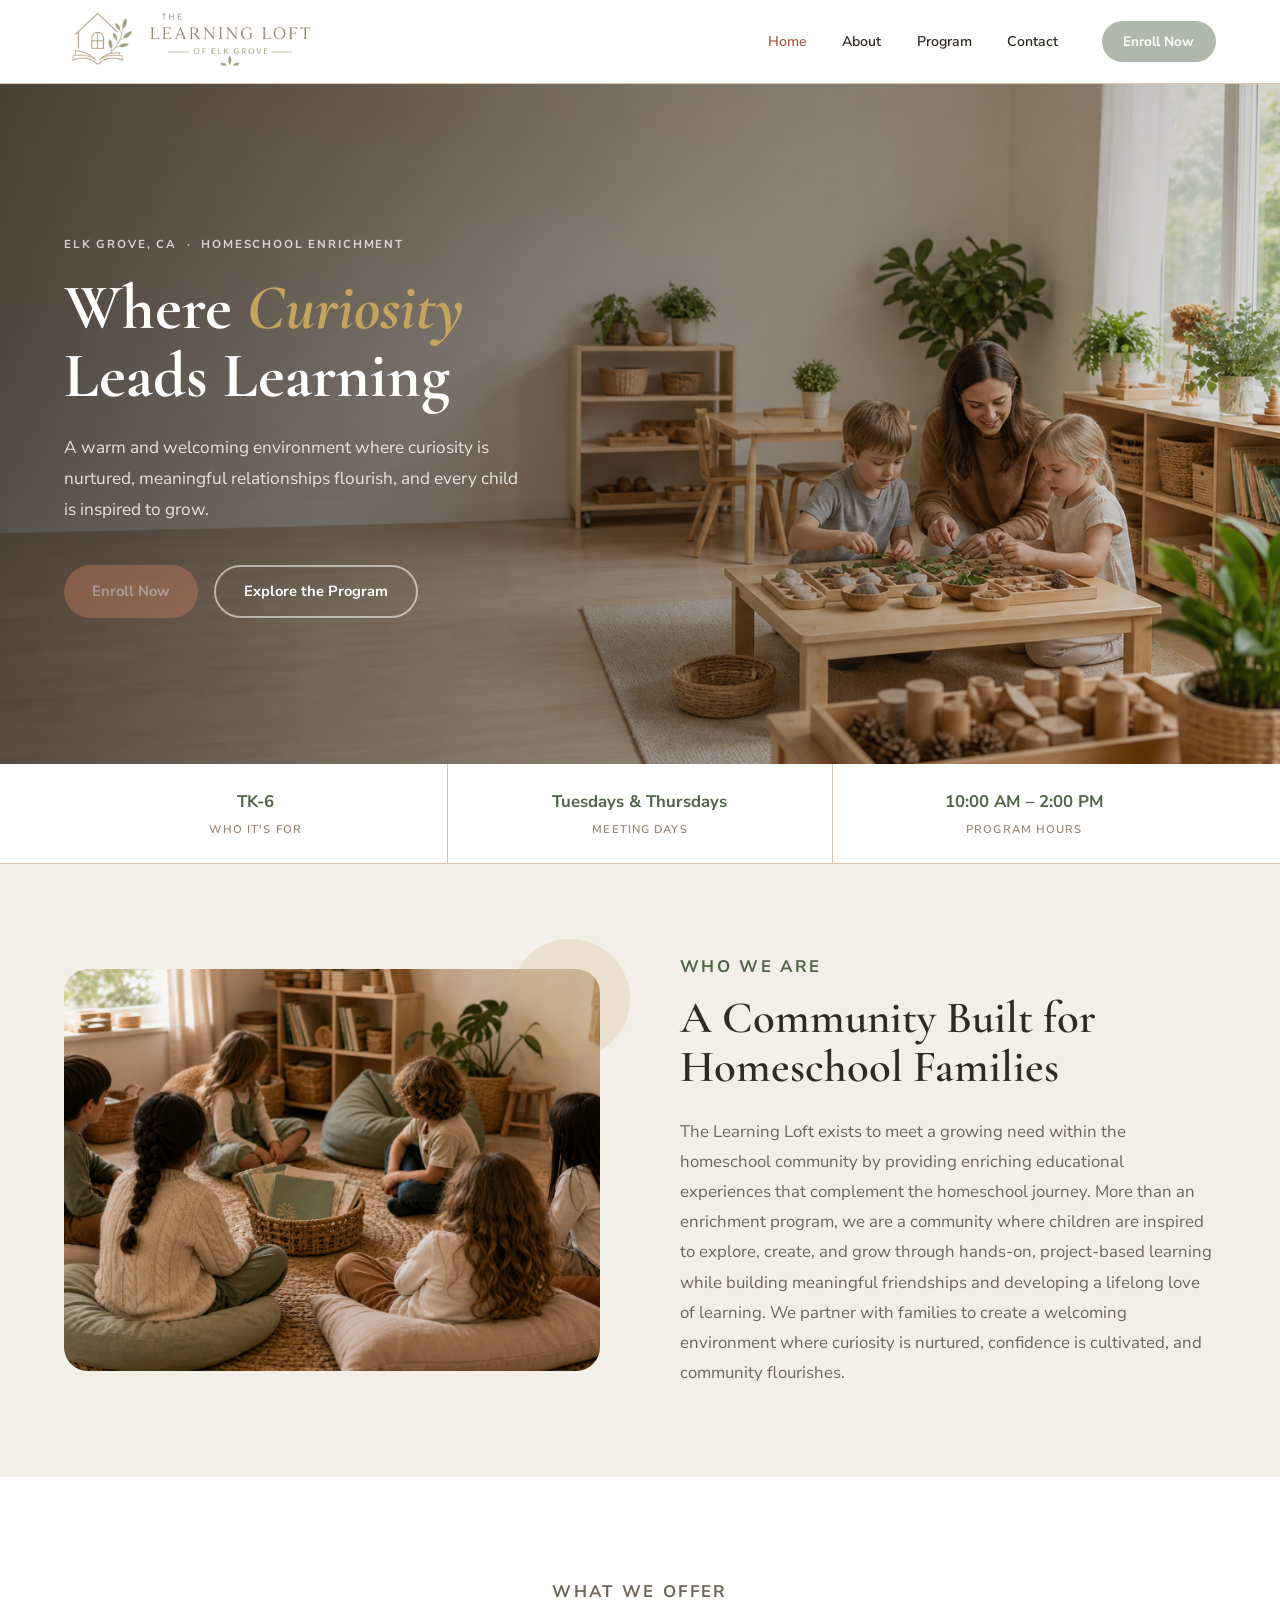
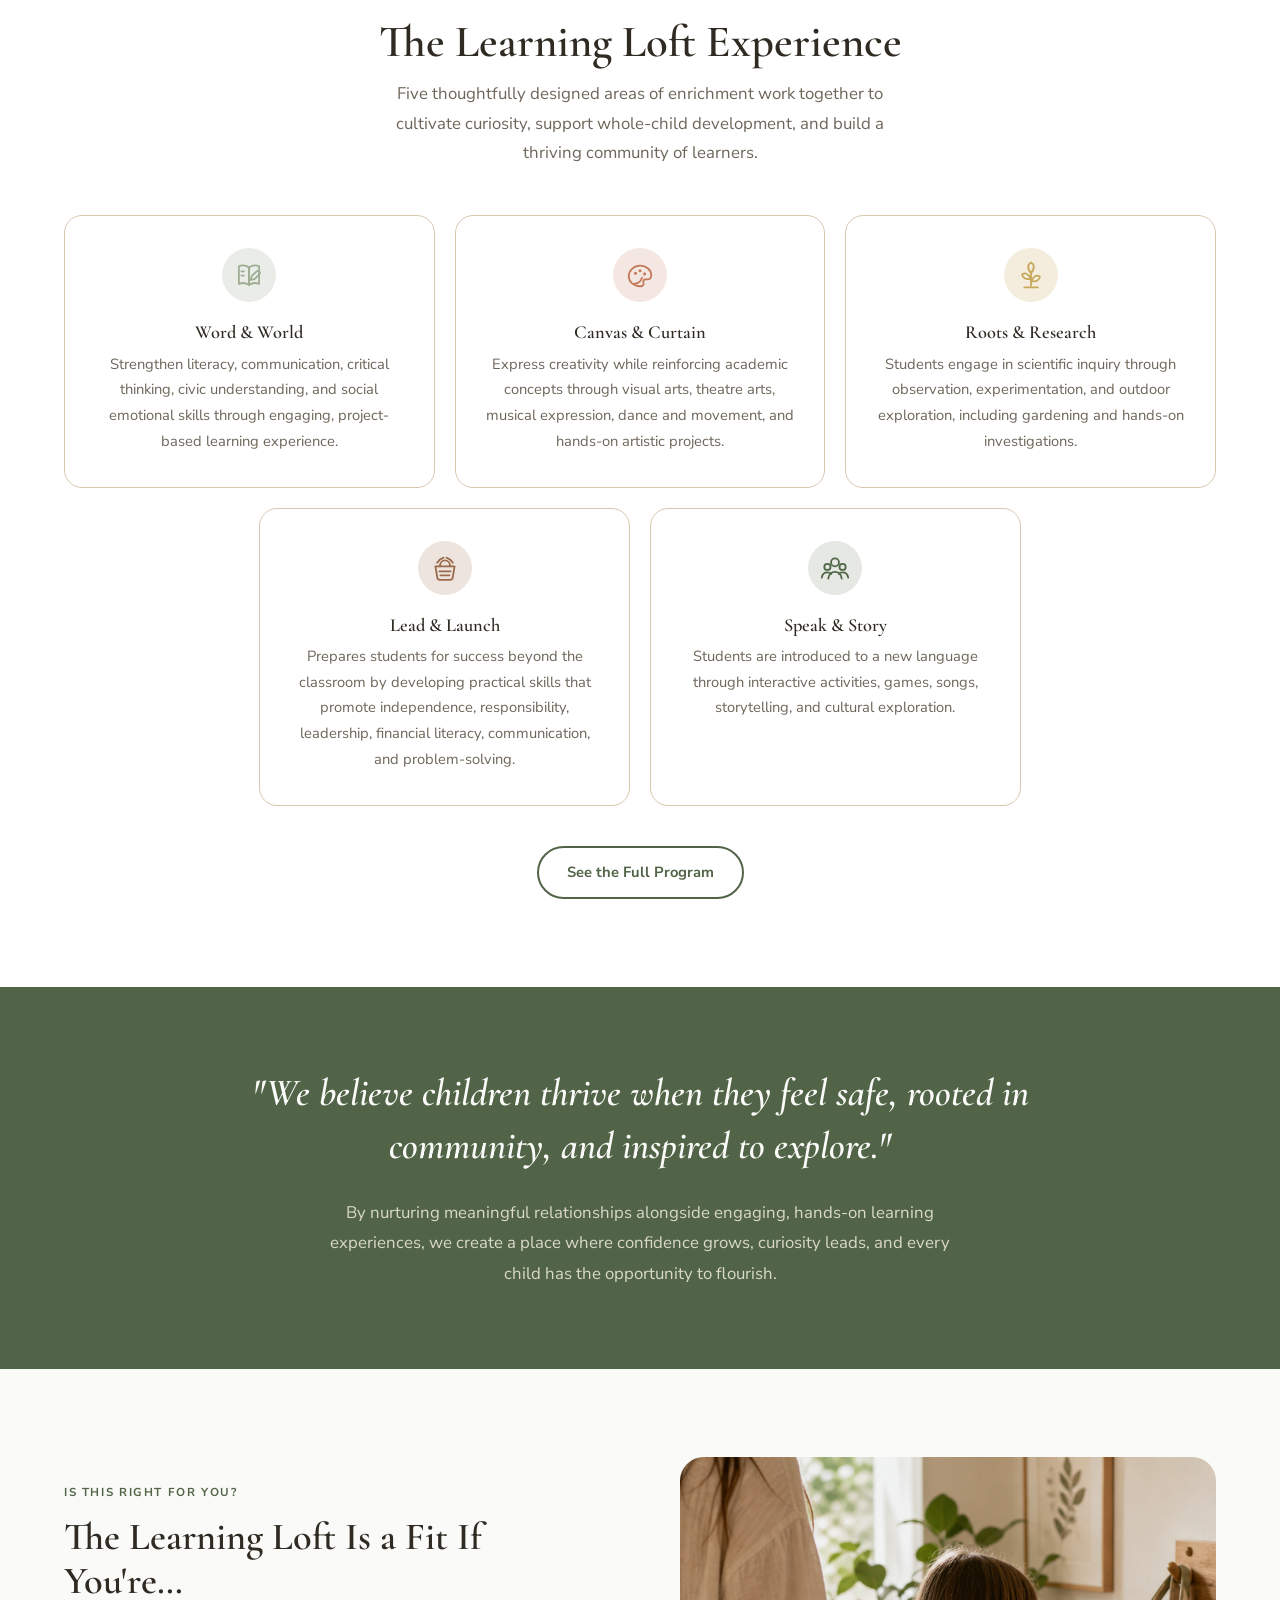
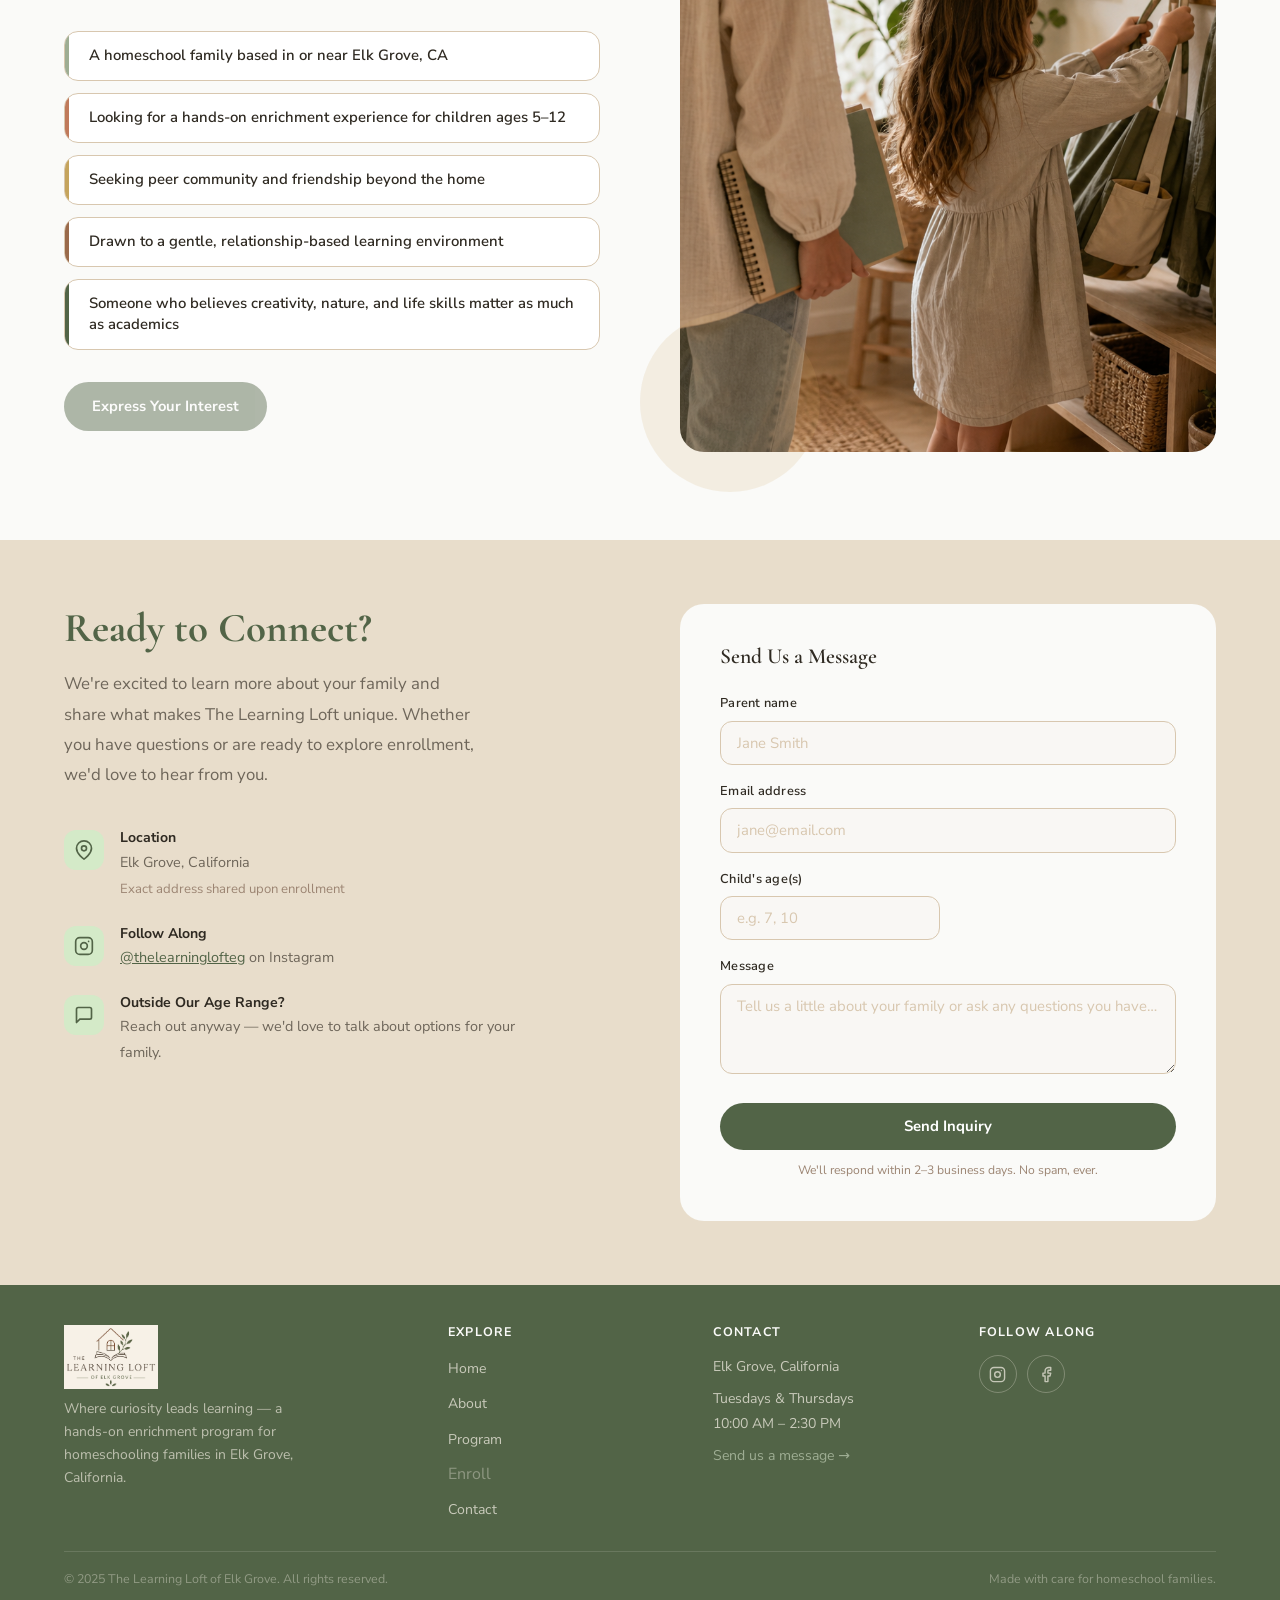
==== index.html @ e420d840 "Activate "See the Full Program" button on homepage The program page rework is done and merged, so th" ====
<!DOCTYPE html>
<html lang="en">
<head>
  <meta charset="UTF-8" />
  <meta name="viewport" content="width=device-width, initial-scale=1.0" />
  <title>The Learning Loft of Elk Grove — Homeschool Enrichment</title>
  <meta name="description" content="A warm, hands-on enrichment program for homeschooling families in Elk Grove. Tuesdays &amp; Thursdays, 10am–2pm. TK-6." />
  <link rel="stylesheet" href="css/styles.css" />
</head>
<body>

  <!-- ── Navigation ── -->
  <nav class="nav" role="navigation" aria-label="Main navigation">
    <div class="nav__inner">
      <a href="index.html" class="nav__logo" aria-label="The Learning Loft of Elk Grove — Home">
        <img src="images/horizontal-nav-logo-soft-web-transparent.png" alt="The Learning Loft of Elk Grove" class="nav__logo-img">
      </a>
      <button class="nav__hamburger" id="navHamburger" aria-label="Toggle menu" aria-expanded="false">
        <span></span><span></span><span></span>
      </button>
      <ul class="nav__links" id="navLinks" role="list">
        <li><a href="index.html"      class="nav__link">Home</a></li>
        <li><a href="about.html"      class="nav__link">About</a></li>
        <li><a href="program.html"    class="nav__link">Program</a></li>
        <li><a href="contact.html"    class="nav__link">Contact</a></li>
      </ul>
      <span class="nav__cta" aria-disabled="true" style="opacity:.45; pointer-events:none; cursor:default;">Enroll Now</span>
    </div>
  </nav>

  <!-- ── Hero ── -->
  <section class="hero-home">
    <div class="hero-home__bg" role="img" aria-label="Children learning together at The Learning Loft">
      <div class="hero-home__scrim"></div>
      <div class="hero-home__content">
        <div class="hero-home__text fade-up">
          <p class="hero-home__eyebrow">Elk Grove, CA &nbsp;·&nbsp; Homeschool Enrichment</p>
          <h1>Where <em>Curiosity</em><br>Leads Learning</h1>
          <p class="hero-home__sub">A warm and welcoming environment where curiosity is nurtured, meaningful relationships flourish, and every child is inspired to grow.</p>
          <div class="hero-home__btns">
            <span class="btn btn--terra" aria-disabled="true" style="opacity:.45; pointer-events:none; cursor:default;">Enroll Now</span>
            <a href="program.html"    class="btn btn--outline-light">Explore the Program</a>
          </div>
        </div>
      </div>
    </div>
  </section>

  <!-- ── Stats Band ── -->
  <div class="hero-stats-band">
    <div class="hero-stats">
      <div class="hero-stat fade-up">
        <span class="hero-stat__val">TK-6</span>
        <span class="hero-stat__label">Who it's for</span>
      </div>
      <div class="hero-stat fade-up" style="transition-delay:.08s">
        <span class="hero-stat__val">Tuesdays &amp; Thursdays</span>
        <span class="hero-stat__label">Meeting days</span>
      </div>
      <div class="hero-stat fade-up" style="transition-delay:.16s">
        <span class="hero-stat__val">10:00 AM – 2:00 PM</span>
        <span class="hero-stat__label">Program hours</span>
      </div>
    </div>
  </div>

  <!-- ── What Is The Learning Loft ── -->
  <section class="what-section">
    <div class="what-section__inner">

      <!-- Left: photo -->
      <div class="what-section__visual fade-up">
        <div class="deco-orb" style="width:120px;height:120px;top:-30px;right:-30px;opacity:.2;" aria-hidden="true"></div>
        <img src="images/home-what-is-learning-loft-circle-time.png" alt="Children gathered for circle time at The Learning Loft" class="what-section__photo">
      </div>

      <!-- Right: text -->
      <div class="what-section__text fade-up" style="transition-delay:.15s">
        <p class="eyebrow">Who We Are</p>
        <h2>A Community Built for Homeschool Families</h2>
        <p>The Learning Loft exists to meet a growing need within the homeschool community by providing enriching educational experiences that complement the homeschool journey. More than an enrichment program, we are a community where children are inspired to explore, create, and grow through hands-on, project-based learning while building meaningful friendships and developing a lifelong love of learning. We partner with families to create a welcoming environment where curiosity is nurtured, confidence is cultivated, and community flourishes.</p>
      </div>

    </div>
  </section>

  <!-- ── The Learning Loft Experience ── -->
  <section class="experience-section">
    <div class="container">

      <div class="experience-section__head fade-up">
        <p class="eyebrow">What We Offer</p>
        <h2>The Learning Loft Experience</h2>
        <p>Five thoughtfully designed areas of enrichment work together to cultivate curiosity, support whole-child development, and build a thriving community of learners.</p>
      </div>

      <div class="exp-grid">

        <!-- Word & World -->
        <div class="exp-card fade-up">
          <div class="exp-card__icon exp-card__icon--sage">
            <img src="images/program-icons/ll-icon-academic-foundations.svg" alt="" width="36" height="36">
          </div>
          <h3>Word &amp; World</h3>
          <p>Strengthen literacy, communication, critical thinking, civic understanding, and social emotional skills through engaging, project-based learning experience.</p>
        </div>

        <!-- Canvas & Curtain -->
        <div class="exp-card fade-up" style="transition-delay:.08s">
          <div class="exp-card__icon exp-card__icon--terra">
            <img src="images/program-icons/ll-icon-art-creativity.svg" alt="" width="36" height="36">
          </div>
          <h3>Canvas &amp; Curtain</h3>
          <p>Express creativity while reinforcing academic concepts through visual arts, theatre arts, musical expression, dance and movement, and hands-on artistic projects.</p>
        </div>

        <!-- Roots & Research -->
        <div class="exp-card fade-up" style="transition-delay:.16s">
          <div class="exp-card__icon exp-card__icon--gold">
            <img src="images/program-icons/ll-icon-gardening-nature.svg" alt="" width="36" height="36">
          </div>
          <h3>Roots &amp; Research</h3>
          <p>Students engage in scientific inquiry through observation, experimentation, and outdoor exploration, including gardening and hands-on investigations.</p>
        </div>

        <!-- Lead & Launch -->
        <div class="exp-card fade-up" style="transition-delay:.24s">
          <div class="exp-card__icon exp-card__icon--brown">
            <img src="images/program-icons/ll-icon-life-skills.svg" alt="" width="36" height="36">
          </div>
          <h3>Lead &amp; Launch</h3>
          <p>Prepares students for success beyond the classroom by developing practical skills that promote independence, responsibility, leadership, financial literacy, communication, and problem-solving.</p>
        </div>

        <!-- Speak & Story -->
        <div class="exp-card fade-up" style="transition-delay:.32s">
          <div class="exp-card__icon exp-card__icon--green">
            <img src="images/program-icons/ll-icon-community-connection.svg" alt="" width="36" height="36">
          </div>
          <h3>Speak &amp; Story</h3>
          <p>Students are introduced to a new language through interactive activities, games, songs, storytelling, and cultural exploration.</p>
        </div>

      </div>

      <div style="margin-top:2.5rem; text-align:center;">
        <a href="program.html" class="btn btn--outline fade-up" style="transition-delay:.4s">See the Full Program</a>
      </div>

    </div>
  </section>

  <!-- ── Mission Band ── -->
  <section class="mission-band">
    <div class="container fade-up">
      <p class="mission-band__quote">"We believe children thrive when they feel safe, rooted in community, and inspired to explore."</p>
      <p class="mission-band__sub">By nurturing meaningful relationships alongside engaging, hands-on learning experiences, we create a place where confidence grows, curiosity leads, and every child has the opportunity to flourish.</p>
    </div>
  </section>

  <!-- ── Who Is This For ── -->
  <section class="who-section">
    <div class="who-section__inner">

      <!-- Left: text + checklist -->
      <div class="who-section__text fade-up">
        <p class="eyebrow">Is This Right for You?</p>
        <h2>The Learning Loft Is a Fit If You're…</h2>
        <ul class="who-list">
          <li class="who-item"><span>A homeschool family based in or near Elk Grove, CA</span></li>
          <li class="who-item"><span>Looking for a hands-on enrichment experience for children ages 5–12</span></li>
          <li class="who-item"><span>Seeking peer community and friendship beyond the home</span></li>
          <li class="who-item"><span>Drawn to a gentle, relationship-based learning environment</span></li>
          <li class="who-item"><span>Someone who believes creativity, nature, and life skills matter as much as academics</span></li>
        </ul>
        <div style="margin-top:2rem;">
          <span class="btn btn--green" aria-disabled="true" style="opacity:.45; pointer-events:none; cursor:default;">Express Your Interest</span>
        </div>
      </div>

      <!-- Right: photo -->
      <div class="who-section__visual fade-up" style="transition-delay:.15s">
        <div class="deco-orb" style="width:180px;height:180px;bottom:-40px;left:-40px;opacity:.15;" aria-hidden="true"></div>
        <img src="images/home-gentle-fit-arrival.png" alt="A child arriving warmly at The Learning Loft" class="who-section__photo">
      </div>

    </div>
  </section>

  <!-- ── CTA + Contact Form ── -->
  <section class="cta-home" id="contact-form">
    <div class="cta-home__inner">

      <!-- Left: text -->
      <div class="cta-home__text fade-up">
        <h2>Ready to Connect?</h2>
        <p>We're excited to learn more about your family and share what makes The Learning Loft unique. Whether you have questions or are ready to explore enrollment, we'd love to hear from you.</p>

        <div style="margin-top:2.5rem;">
          <div class="contact-info-item">
            <div class="contact-info-item__icon">
              <svg xmlns="http://www.w3.org/2000/svg" viewBox="0 0 24 24" fill="none" stroke="currentColor" stroke-width="2" stroke-linecap="round" stroke-linejoin="round">
                <path d="M21 10c0 7-9 13-9 13s-9-6-9-13a9 9 0 0 1 18 0z"/>
                <circle cx="12" cy="10" r="3"/>
              </svg>
            </div>
            <div>
              <h4>Location</h4>
              <p>Elk Grove, California<br><span style="font-size:.82rem; color:var(--text-muted)">Exact address shared upon enrollment</span></p>
            </div>
          </div>

          <div class="contact-info-item">
            <div class="contact-info-item__icon">
              <svg xmlns="http://www.w3.org/2000/svg" viewBox="0 0 24 24" fill="none" stroke="currentColor" stroke-width="2" stroke-linecap="round" stroke-linejoin="round">
                <rect x="2" y="2" width="20" height="20" rx="5" ry="5"/>
                <circle cx="12" cy="12" r="4"/>
                <circle cx="17.5" cy="6.5" r="1" fill="currentColor" stroke="none"/>
              </svg>
            </div>
            <div>
              <h4>Follow Along</h4>
              <p><a href="https://www.instagram.com/thelearninglofteg" target="_blank" rel="noopener" style="color:var(--green); text-decoration:underline;">@thelearninglofteg</a> on Instagram</p>
            </div>
          </div>

          <div class="contact-info-item">
            <div class="contact-info-item__icon">
              <svg xmlns="http://www.w3.org/2000/svg" viewBox="0 0 24 24" fill="none" stroke="currentColor" stroke-width="2" stroke-linecap="round" stroke-linejoin="round">
                <path d="M21 15a2 2 0 0 1-2 2H7l-4 4V5a2 2 0 0 1 2-2h14a2 2 0 0 1 2 2z"/>
              </svg>
            </div>
            <div>
              <h4>Outside Our Age Range?</h4>
              <p>Reach out anyway — we'd love to talk about options for your family.</p>
            </div>
          </div>
        </div>
      </div>

      <!-- Right: form card -->
      <div class="cta-home__form-wrap fade-up" style="transition-delay:.15s">
        <h3>Send Us a Message</h3>
        <form id="ctaForm" novalidate>
          <div class="cta-fg">
            <label for="ctaName">Parent name</label>
            <input type="text" id="ctaName" name="name" placeholder="Jane Smith" required autocomplete="name" />
          </div>
          <div class="cta-fg">
            <label for="ctaEmail">Email address</label>
            <input type="email" id="ctaEmail" name="email" placeholder="jane@email.com" required autocomplete="email" />
          </div>
          <div class="cta-fg-row">
            <div class="cta-fg">
              <label for="ctaAge">Child's age(s)</label>
              <input type="text" id="ctaAge" name="childAge" placeholder="e.g. 7, 10" />
            </div>
          </div>
          <div class="cta-fg">
            <label for="ctaMessage">Message</label>
            <textarea id="ctaMessage" name="message" placeholder="Tell us a little about your family or ask any questions you have…"></textarea>
          </div>
          <button type="submit" class="cta-submit">Send Inquiry</button>
          <p class="cta-note">We'll respond within 2–3 business days. No spam, ever.</p>
        </form>
        <div class="success-msg" id="ctaSuccessMsg" role="alert">
          <h4>Message received — thank you!</h4>
          <p>We're so glad you reached out. Someone from The Learning Loft will be in touch very soon.</p>
        </div>
      </div>

    </div>
  </section>

  <!-- ── Footer ── -->
  <footer class="footer">
    <div class="container">
      <div class="footer__grid">

        <!-- Brand -->
        <div>
          <div class="footer__logo">
            <img src="images/primary-logo-warm-web-ivory-bg.png" alt="The Learning Loft of Elk Grove" class="footer__logo-img">
          </div>
          <p class="footer__tagline">Where curiosity leads learning — a hands-on enrichment program for homeschooling families in Elk Grove, California.</p>
        </div>

        <!-- Nav links -->
        <div>
          <h4>Explore</h4>
          <ul class="footer__links">
            <li><a href="index.html">Home</a></li>
            <li><a href="about.html">About</a></li>
            <li><a href="program.html">Program</a></li>
            <li><span aria-disabled="true" style="opacity:.45; pointer-events:none; cursor:default;">Enroll</span></li>
            <li><a href="contact.html">Contact</a></li>
          </ul>
        </div>

        <!-- Contact info -->
        <div class="footer__contact">
          <h4>Contact</h4>
          <p>Elk Grove, California</p>
          <p>Tuesdays &amp; Thursdays<br>10:00 AM – 2:30 PM</p>
          <p style="margin-top:.5rem;"><a href="contact.html">Send us a message &rarr;</a></p>
        </div>

        <!-- Social -->
        <div>
          <h4>Follow Along</h4>
          <div class="footer__social">
            <a href="https://www.instagram.com/thelearninglofteg" target="_blank" rel="noopener" class="footer__social-icon" aria-label="Instagram">
              <svg xmlns="http://www.w3.org/2000/svg" viewBox="0 0 24 24" fill="none" stroke="currentColor" stroke-width="2" stroke-linecap="round" stroke-linejoin="round">
                <rect x="2" y="2" width="20" height="20" rx="5" ry="5"/>
                <circle cx="12" cy="12" r="4"/>
                <circle cx="17.5" cy="6.5" r="1" fill="currentColor" stroke="none"/>
              </svg>
            </a>
            <a href="#" class="footer__social-icon" aria-label="Facebook">
              <svg xmlns="http://www.w3.org/2000/svg" viewBox="0 0 24 24" fill="none" stroke="currentColor" stroke-width="2" stroke-linecap="round" stroke-linejoin="round">
                <path d="M18 2h-3a5 5 0 0 0-5 5v3H7v4h3v8h4v-8h3l1-4h-4V7a1 1 0 0 1 1-1h3z"/>
              </svg>
            </a>
          </div>
        </div>

      </div>
      <hr class="footer__rule">
      <div class="footer__bottom">
        <span>&copy; 2025 The Learning Loft of Elk Grove. All rights reserved.</span>
        <span>Made with care for homeschool families.</span>
      </div>
    </div>
  </footer>

  <script src="js/main.js"></script>
  <script>
    // Home CTA form handler
    const ctaForm = document.getElementById('ctaForm');
    const ctaSuccess = document.getElementById('ctaSuccessMsg');
    if (ctaForm) {
      ctaForm.addEventListener('submit', async (e) => {
        e.preventDefault();
        const required = ctaForm.querySelectorAll('[required]');
        let valid = true;
        required.forEach(f => {
          f.style.borderColor = '';
          if (!f.value.trim()) { f.style.borderColor = '#c0392b'; valid = false; }
        });
        if (!valid) return;

        const btn = ctaForm.querySelector('.cta-submit');
        btn.textContent = 'Sending…';
        btn.disabled = true;

        try {
          const res = await fetch('https://otmuflfpogtpkzqrclmm.supabase.co/functions/v1/submit-inquiry', {
            method: 'POST',
            headers: {
              'Content-Type': 'application/json',
              'Authorization': 'Bearer eyJhbGciOiJIUzI1NiIsInR5cCI6IkpXVCJ9.eyJpc3MiOiJzdXBhYmFzZSIsInJlZiI6Im90bXVmbGZwb2d0cGt6cXJjbG1tIiwicm9sZSI6ImFub24iLCJpYXQiOjE3ODM2MzA1NTQsImV4cCI6MjA5OTIwNjU1NH0._FBPP-VskInqSNHaUQLOZmwWWcFf1ERHwMCB5_KcJ0Y',
            },
            body: JSON.stringify({
              name:     ctaForm.name.value.trim(),
              email:    ctaForm.email.value.trim(),
              childAge: ctaForm.childAge.value.trim(),
              message:  ctaForm.message.value.trim(),
            }),
          });

          if (!res.ok) {
            const body = await res.text();
            console.error('HTTP', res.status, body);
            throw new Error('Server error');
          }

          ctaForm.style.display = 'none';
          if (ctaSuccess) ctaSuccess.classList.add('visible');

        } catch (err) {
          console.error('Submit error:', err);
          btn.textContent = 'Send Inquiry';
          btn.disabled = false;
          alert('Something went wrong — please try again or email us directly at info@thelearninglofteg.com');
        }
      });
    }
  </script>
</body>
</html>
---- css/styles.css ----
/* =============================================
   THE LEARNING LOFT OF ELK GROVE — Stylesheet
   ============================================= */

@import url('https://fonts.googleapis.com/css2?family=Cormorant+Garamond:ital,wght@0,400;0,600;0,700;1,400;1,600;1,700&family=Nunito+Sans:ital,opsz,wght@0,6..12,400;0,6..12,600;0,6..12,700;1,6..12,400&display=swap');

/* ── Variables ── */
:root {
  --parchment:      #FAFAF8;
  --parchment-mid:  #F2EFE9;
  --parchment-card: #EDE9E2;
  --white-warm:     #FFFFFF;
  --white-warm-2:   #F9F7F4;
  --border:         #D8C7AF;
  --gold:           #C5A45D;
  --green:          #526447;
  --green-sage:     #9EAD93;
  --terracotta:     #C07A5B;
  --terracotta-light:#E8DDCB;
  --terracotta-dark:#A95F45;
  --brown:          #9A6A4B;
  --text:           #2F2A22;
  --text-body:      #6E665A;

  /* Legacy aliases kept for inner-page components */
  --cream:        #FAFAF8;
  --cream-dark:   #F2EFE9;
  --white:        #FFFFFF;
  --tan:          #C07A5B;
  --tan-light:    #EDE9E2;
  --tan-dark:     #A95F45;
  --green-light:  #9EAD93;
  --green-pale:   #D4EAC8;
  --green-dark:   #3A5426;
  --brown-dark:   #5C4033;
  --text-light:   #6E665A;
  --text-muted:   #9C8573;

  --shadow-sm: 0 2px 8px rgba(47,42,34,.07);
  --shadow-md: 0 4px 20px rgba(47,42,34,.10);
  --shadow-lg: 0 8px 36px rgba(47,42,34,.13);

  --r-sm: 12px;
  --r-md: 18px;
  --r-lg: 24px;

  --font-head: 'Cormorant Garamond', Georgia, serif;
  --font-body: 'Nunito Sans', system-ui, sans-serif;

  --max: 1200px;
  --nav-h: 84px;
}

/* ── Reset ── */
*, *::before, *::after { box-sizing: border-box; margin: 0; padding: 0; }
html { scroll-behavior: smooth; -webkit-text-size-adjust: 100%; }
body {
  font-family: var(--font-body);
  font-size: 1rem;
  line-height: 1.7;
  color: var(--text);
  background: var(--parchment);
}
img { max-width: 100%; display: block; }
a { color: inherit; text-decoration: none; }
ul { list-style: none; }
button { cursor: pointer; border: none; background: none; font-family: inherit; }

/* ── Typography ── */
h1, h2, h3, h4 { font-family: var(--font-head); line-height: 1.15; color: var(--text); }
h1 { font-size: clamp(2.2rem, 5vw, 3.6rem); font-weight: 700; }
h2 { font-size: clamp(1.8rem, 3.5vw, 2.8rem); font-weight: 600; }
h3 { font-size: clamp(1.2rem, 2.5vw, 1.55rem); font-weight: 600; }
h4 { font-size: 1.1rem; font-weight: 600; }
p  { color: var(--text-body); line-height: 1.75; }
em { font-style: italic; }

/* ── Layout Helpers ── */
.container { width: 90%; max-width: var(--max); margin-inline: auto; }
.section       { padding: 5rem 0; }
.section--alt  { background: var(--parchment-mid); }
.section--warm { background: var(--white-warm); }
.section--dark { background: var(--green); color: var(--white-warm); }
.section--tan  { background: var(--parchment-card); }

.text-center { text-align: center; }
.grid-2 { display: grid; grid-template-columns: 1fr 1fr; gap: 3rem; align-items: center; }
.grid-3 { display: grid; grid-template-columns: repeat(3,1fr); gap: 2rem; }
.grid-4 { display: grid; grid-template-columns: repeat(4,1fr); gap: 1.5rem; }

.eyebrow {
  display: inline-block;
  font-family: var(--font-body);
  font-weight: 700;
  font-size: .72rem;
  letter-spacing: .14em;
  text-transform: uppercase;
  color: var(--green);
  margin-bottom: .75rem;
}
.eyebrow--tan   { color: var(--terracotta-dark); }
.eyebrow--terra { color: var(--terracotta); }
.eyebrow--light { color: var(--green-sage); }

.section-intro { max-width: 640px; margin-inline: auto; margin-bottom: 3rem; }

/* ── Wave Divider ── */
.wave { display: block; width: 100%; overflow: hidden; line-height: 0; }
.wave svg { display: block; width: 100%; }

/* ── Buttons ── */
.btn {
  display: inline-flex;
  align-items: center;
  gap: .5rem;
  padding: .75rem 1.75rem;
  border-radius: 50px;
  font-family: var(--font-body);
  font-weight: 700;
  font-size: .92rem;
  transition: transform .2s, box-shadow .2s, background .2s, opacity .2s;
}
.btn:hover { transform: translateY(-2px); box-shadow: var(--shadow-md); }
.btn--green  { background: var(--green); color: var(--white-warm); }
.btn--green:hover { background: #3f4f37; }
.btn--terra  { background: var(--terracotta); color: var(--white-warm); }
.btn--terra:hover { background: var(--terracotta-dark); }
.btn--tan    { background: var(--tan); color: var(--white-warm); }
.btn--tan:hover { opacity: .88; }
.btn--outline {
  background: transparent;
  color: var(--green);
  border: 2px solid var(--green);
}
.btn--outline:hover { background: var(--green); color: var(--white-warm); }
.btn--outline-light {
  background: transparent;
  color: var(--white-warm);
  border: 2px solid rgba(255,255,255,.55);
}
.btn--outline-light:hover { background: rgba(255,255,255,.12); }
.btn--disabled {
  background: var(--parchment-card);
  color: var(--text-muted);
  border: 1px solid var(--border);
  cursor: default;
  pointer-events: none;
}
.btn--disabled:hover { transform: none; box-shadow: none; }
.btn-group { display: flex; flex-wrap: wrap; gap: 1rem; }

/* ── Navigation ── */
.nav {
  position: sticky;
  top: 0;
  z-index: 100;
  background: var(--white-warm);
  border-bottom: 1px solid var(--border);
  height: var(--nav-h);
}
.nav__inner {
  display: flex;
  align-items: center;
  height: 100%;
  width: 90%;
  max-width: var(--max);
  margin-inline: auto;
  gap: 1rem;
}
.nav__logo { display: flex; align-items: center; flex-shrink: 0; }
.nav__logo-img { height: 74px; width: auto; display: block; }
.nav__links {
  display: flex;
  align-items: center;
  gap: .2rem;
  margin-left: auto;
}
.nav__link {
  padding: .45rem 1rem;
  border-radius: 50px;
  font-weight: 600;
  font-size: .88rem;
  color: var(--text);
  transition: color .2s;
  white-space: nowrap;
}
.nav__link:hover { color: var(--green); }
.nav__link.active { color: var(--terracotta-dark); }
.nav__cta {
  display: inline-flex;
  align-items: center;
  padding: .55rem 1.35rem;
  border-radius: 50px;
  background: var(--green);
  color: var(--white-warm);
  font-family: var(--font-body);
  font-weight: 700;
  font-size: .85rem;
  white-space: nowrap;
  transition: background .2s, transform .2s;
  margin-left: .75rem;
  flex-shrink: 0;
}
.nav__cta:hover { background: #3f4f37; transform: translateY(-1px); }
.nav__hamburger {
  display: none;
  flex-direction: column;
  gap: 5px;
  padding: .5rem;
  margin-left: auto;
}
.nav__hamburger span {
  display: block;
  width: 24px;
  height: 2px;
  background: var(--text);
  border-radius: 2px;
  transition: transform .3s, opacity .3s;
}
.nav__hamburger.open span:nth-child(1) { transform: translateY(7px) rotate(45deg); }
.nav__hamburger.open span:nth-child(2) { opacity: 0; }
.nav__hamburger.open span:nth-child(3) { transform: translateY(-7px) rotate(-45deg); }

/* ── Photo Placeholder ── */
.photo-ph {
  position: relative;
  background: var(--parchment-card);
  border: 1px solid var(--border);
  border-radius: var(--r-lg);
  overflow: hidden;
  display: flex;
  align-items: center;
  justify-content: center;
}
.photo-ph::before {
  content: '';
  position: absolute;
  inset: 0;
  background-image:
    repeating-linear-gradient(0deg, transparent, transparent 39px, rgba(197,164,93,.11) 39px, rgba(197,164,93,.11) 40px),
    repeating-linear-gradient(90deg, transparent, transparent 39px, rgba(197,164,93,.11) 39px, rgba(197,164,93,.11) 40px);
}
.photo-ph__label {
  position: relative;
  z-index: 1;
  font-family: var(--font-body);
  font-size: .68rem;
  font-weight: 700;
  letter-spacing: .14em;
  text-transform: uppercase;
  color: var(--border);
  background: var(--parchment-card);
  padding: .35rem .9rem;
  border-radius: 50px;
  border: 1px solid var(--border);
}

/* ── Decorative Orb (CSS-only gold accent) ── */
.deco-orb {
  position: absolute;
  border-radius: 50%;
  background: var(--gold);
  pointer-events: none;
  z-index: 0;
}

/* ═══════════════════════════════════════
   HOME PAGE SECTIONS
   ═══════════════════════════════════════ */

/* ── Hero (full-bleed) ── */
.hero-home {
  position: relative;
  overflow: hidden;
}
.hero-home__bg {
  position: relative;
  min-height: 680px;
  display: flex;
  align-items: center;
  background: url('../images/home-hero-learning-table-right.png') center/cover no-repeat;
}
.hero-home__bg.photo-ph {
  border-radius: 0;
}
.hero-home__scrim {
  position: absolute;
  inset: 0;
  background: linear-gradient(
    105deg,
    rgba(30,24,18,.68) 0%,
    rgba(30,24,18,.38) 55%,
    rgba(30,24,18,.08) 100%
  );
  z-index: 1;
}
.hero-home__content {
  position: relative;
  z-index: 2;
  width: 90%;
  max-width: var(--max);
  margin-inline: auto;
  padding: 6rem 0;
}
.hero-home__text { max-width: 580px; }
.hero-home__eyebrow {
  display: inline-block;
  font-family: var(--font-body);
  font-weight: 700;
  font-size: .72rem;
  letter-spacing: .16em;
  text-transform: uppercase;
  color: rgba(255,255,255,.75);
  margin-bottom: 1.25rem;
}
.hero-home h1 {
  font-size: clamp(2.6rem, 5vw, 4.2rem);
  font-weight: 700;
  line-height: 1.06;
  color: #FFFFFF;
  margin-bottom: 1.4rem;
}
.hero-home h1 em { font-style: italic; color: var(--gold); }
.hero-home__sub {
  font-size: 1.08rem;
  line-height: 1.8;
  color: rgba(255,255,255,.82);
  max-width: 460px;
  margin-bottom: 2.5rem;
}
.hero-home__btns { display: flex; flex-wrap: wrap; gap: 1rem; }

/* ── Hero Stats Band ── */
.hero-stats-band {
  background: var(--white-warm);
  border-bottom: 1px solid var(--border);
}
.hero-stats {
  width: 90%;
  max-width: var(--max);
  margin-inline: auto;
  display: flex;
  align-items: stretch;
}
.hero-stat {
  display: flex;
  flex-direction: column;
  align-items: center;
  justify-content: center;
  flex: 1;
  padding: 1.5rem 2rem;
  border-right: 1px solid var(--border);
  text-align: center;
  gap: .2rem;
}
.hero-stat:last-child { border-right: none; }
.hero-stat__val {
  font-family: var(--font-body);
  font-weight: 700;
  font-size: 1.05rem;
  color: var(--green);
  white-space: nowrap;
}
.hero-stat__label {
  font-size: .7rem;
  font-weight: 600;
  letter-spacing: .1em;
  text-transform: uppercase;
  color: var(--text-muted);
}

/* ── What Section ── */
.what-section {
  background: var(--parchment-mid);
  padding: 5.5rem 0;
  overflow: hidden;
}
.what-section__inner {
  width: 90%;
  max-width: var(--max);
  margin-inline: auto;
  display: grid;
  grid-template-columns: 1fr 1fr;
  gap: 5rem;
  align-items: center;
}
.what-section__visual { position: relative; }
.what-section__photo { width: 100%; aspect-ratio: 4/3; border-radius: var(--r-lg); object-fit: cover; display: block; }
.what-section__text h2 {
  font-size: clamp(2rem, 3.5vw, 3rem);
  line-height: 1.1;
  margin-bottom: 1.5rem;
}
.what-section__text p { font-size: 1.05rem; line-height: 1.8; }
.what-section__text p + p { margin-top: 1rem; }

/* ── Experience Section ── */
.experience-section {
  background: var(--white-warm);
  padding: 5.5rem 0;
}
.experience-section__head { margin-bottom: 3rem; text-align: center; }
.experience-section__head h2 {
  font-size: clamp(2rem, 3.5vw, 3rem);
  line-height: 1.1;
}
.experience-section__head p {
  font-size: 1.05rem;
  color: var(--text-body);
  margin-top: .75rem;
  max-width: 540px;
  margin-inline: auto;
}
.exp-grid {
  display: flex;
  flex-wrap: wrap;
  justify-content: center;
  gap: 1.25rem;
}
.exp-card {
  flex: 0 1 calc(33.333% - 0.84rem);
  min-width: 220px;
  background: var(--white-warm);
  border: 1px solid var(--border);
  border-radius: var(--r-md);
  padding: 2rem 1.75rem;
  text-align: center;
  transition: box-shadow .25s, transform .25s;
}
.exp-card:hover { box-shadow: var(--shadow-md); transform: translateY(-3px); }
.exp-card__icon {
  width: 54px;
  height: 54px;
  border-radius: 50%;
  margin: 0 auto 1.25rem;
  display: flex;
  align-items: center;
  justify-content: center;
  flex-shrink: 0;
}
.exp-card__icon svg,
.exp-card__icon img { width: 36px; height: 36px; }
.exp-card h3 { font-size: 1.15rem; margin-bottom: .5rem; }
.exp-card p  { font-size: .92rem; }

/* icon color variants */
.exp-card__icon--sage   { background: rgba(158,173,147,.22); }
.exp-card__icon--sage   svg { color: var(--green); }
.exp-card__icon--terra  { background: rgba(192,122,91,.18); }
.exp-card__icon--terra  svg { color: var(--terracotta); }
.exp-card__icon--gold   { background: rgba(197,164,93,.2); }
.exp-card__icon--gold   svg { color: #9a7e38; }
.exp-card__icon--brown  { background: rgba(154,106,75,.18); }
.exp-card__icon--brown  svg { color: var(--brown); }
.exp-card__icon--green  { background: rgba(82,100,71,.15); }
.exp-card__icon--green  svg { color: var(--green); }

/* ── Mission Band ── */
.mission-band {
  background: var(--green);
  padding: 5rem 0;
  text-align: center;
}
.mission-band .mission-band__quote {
  font-family: var(--font-head);
  font-size: clamp(1.6rem, 3vw, 2.5rem);
  font-weight: 600;
  font-style: italic;
  color: var(--parchment);
  max-width: 800px;
  margin-inline: auto;
  line-height: 1.4;
  margin-bottom: 1.5rem;
}
.mission-band__sub {
  font-size: 1rem;
  color: rgba(247,241,231,.72);
  max-width: 580px;
  margin-inline: auto;
  line-height: 1.8;
}
.mission-band h2 { color: var(--white-warm); margin-bottom: .75rem; }
.mission-band p  { color: rgba(247,241,231,.82); max-width: 640px; margin-inline: auto; font-size: 1.05rem; }

/* ── Who Section ── */
.who-section {
  background: var(--parchment);
  padding: 5.5rem 0;
  overflow: hidden;
}
.who-section__inner {
  width: 90%;
  max-width: var(--max);
  margin-inline: auto;
  display: grid;
  grid-template-columns: 1fr 1fr;
  gap: 5rem;
  align-items: center;
}
.who-section__text h2 {
  font-size: clamp(1.8rem, 3vw, 2.6rem);
  line-height: 1.15;
  margin-bottom: 1.75rem;
}
.who-list { display: flex; flex-direction: column; gap: .75rem; }
.who-item {
  display: flex;
  align-items: center;
  background: var(--white-warm);
  border: 1px solid var(--border);
  border-radius: 14px;
  padding: .85rem 1.25rem .85rem 1.5rem;
  position: relative;
  overflow: hidden;
  gap: .75rem;
}
.who-item::before {
  content: '';
  position: absolute;
  left: 0; top: 0; bottom: 0;
  width: 4px;
  border-radius: 14px 0 0 14px;
}
.who-item:nth-child(1)::before { background: var(--green-sage); }
.who-item:nth-child(2)::before { background: var(--terracotta); }
.who-item:nth-child(3)::before { background: var(--gold); }
.who-item:nth-child(4)::before { background: var(--brown); }
.who-item:nth-child(5)::before { background: var(--green); }
.who-item span {
  font-family: var(--font-body);
  font-weight: 600;
  font-size: .93rem;
  color: var(--text);
  line-height: 1.4;
}
.who-section__visual { position: relative; }
.who-section__photo { width: 100%; aspect-ratio: 9/10; border-radius: var(--r-lg); object-fit: cover; display: block; }

/* ── Schedule Section ── */
.schedule-section {
  background: var(--green);
  padding: 5.5rem 0;
}
.schedule-section__head { margin-bottom: 3rem; text-align: center; }
.schedule-section__head .eyebrow { color: rgba(255,255,255,.6); }
.schedule-section__head h2 {
  font-size: clamp(2rem, 3.5vw, 3rem);
  line-height: 1.1;
  margin-bottom: .75rem;
  color: var(--white-warm);
}
.schedule-section__head p { font-size: 1.05rem; max-width: 620px; margin-inline: auto; color: rgba(255,255,255,.8); }
.schedule-card {
  display: flex;
  align-items: center;
  background: var(--white-warm);
  border: 1px solid var(--border);
  border-radius: 22px;
  padding: 2.25rem 3rem;
  gap: 3rem;
  flex-wrap: wrap;
  max-width: 780px;
}
.schedule-card__item { text-align: center; flex: 1; min-width: 130px; }
.schedule-card__val {
  font-family: var(--font-body);
  font-weight: 700;
  font-size: 1.3rem;
  color: var(--green);
  display: block;
  line-height: 1.3;
}
.schedule-card__label {
  font-size: .7rem;
  font-weight: 700;
  letter-spacing: .1em;
  text-transform: uppercase;
  color: var(--text-muted);
  display: block;
  margin-top: .3rem;
}
.schedule-card__div { width: 1px; height: 48px; background: var(--border); flex-shrink: 0; }

/* ── Home CTA ── */
.cta-home {
  background: var(--terracotta-light);
  padding: 4rem 0;
  overflow: hidden;
}
.cta-home__inner {
  width: 90%;
  max-width: var(--max);
  margin-inline: auto;
  display: grid;
  grid-template-columns: 1fr 1fr;
  gap: 5rem;
  align-items: start;
}
.cta-home__text h2 {
  font-size: clamp(1.8rem, 3.2vw, 2.7rem);
  color: var(--green);
  line-height: 1.2;
  margin-bottom: 1rem;
  font-weight: 700;
}
.cta-home__text p {
  font-size: 1.05rem;
  color: var(--text-body);
  line-height: 1.8;
  max-width: 420px;
}
.cta-home__form-wrap {
  background: var(--parchment);
  border-radius: var(--r-lg);
  padding: 2.5rem;
}
.cta-home__form-wrap h3 { font-size: 1.35rem; margin-bottom: 1.5rem; }
.cta-fg { margin-bottom: 1rem; }
.cta-fg label {
  display: block;
  font-weight: 600;
  font-size: .8rem;
  color: var(--text);
  margin-bottom: .35rem;
  letter-spacing: .02em;
}
.cta-fg input,
.cta-fg textarea {
  width: 100%;
  padding: .7rem 1rem;
  border: 1px solid var(--border);
  border-radius: var(--r-sm);
  font-family: var(--font-body);
  font-size: .93rem;
  color: var(--text);
  background: var(--white-warm-2);
  transition: border-color .2s, box-shadow .2s;
}
.cta-fg input:focus,
.cta-fg textarea:focus {
  outline: none;
  border-color: var(--green);
  box-shadow: 0 0 0 3px rgba(82,100,71,.11);
  background: var(--white-warm);
}
.cta-fg input::placeholder,
.cta-fg textarea::placeholder { color: var(--border); }
.cta-fg textarea { resize: vertical; min-height: 90px; }
.cta-fg-row { display: grid; grid-template-columns: 1fr 1fr; gap: 1rem; }
.cta-submit {
  width: 100%;
  padding: .85rem 1.5rem;
  background: var(--green);
  color: var(--white-warm);
  border-radius: 50px;
  font-family: var(--font-body);
  font-weight: 700;
  font-size: .93rem;
  transition: background .2s, transform .2s;
  margin-top: .25rem;
}
.cta-submit:hover { background: #3f4f37; transform: translateY(-1px); }
.cta-note {
  font-size: .76rem;
  color: var(--text-muted);
  text-align: center;
  margin-top: .6rem;
}

/* ═══════════════════════════════════════
   INNER PAGE COMPONENTS
   ═══════════════════════════════════════ */

/* ── Page Hero ── */
.page-hero {
  background: var(--white-warm);
  border-bottom: 1px solid var(--border);
  padding: 4rem 0 3.5rem;
  text-align: center;
}
.page-hero .eyebrow { color: var(--terracotta-dark); }
.page-hero h1 { color: var(--text); margin-bottom: .75rem; }
.page-hero p  { color: var(--text-body); max-width: 560px; margin-inline: auto; font-size: 1.05rem; }

/* ── Cards ── */
.card {
  background: var(--white-warm);
  border: 1px solid var(--border);
  border-radius: var(--r-md);
  padding: 2rem 1.75rem;
  transition: transform .25s, box-shadow .25s;
}
.card:hover { transform: translateY(-3px); box-shadow: var(--shadow-md); }
.card__icon {
  width: 52px;
  height: 52px;
  border-radius: var(--r-sm);
  background: var(--green-pale);
  display: flex;
  align-items: center;
  justify-content: center;
  margin-bottom: 1.25rem;
  flex-shrink: 0;
}
.card__icon svg { width: 26px; height: 26px; color: var(--green); }
.card__icon--tan   { background: var(--tan-light); }
.card__icon--tan   svg { color: var(--terracotta-dark); }
.card__icon--brown { background: #e8d5c4; }
.card__icon--brown svg { color: var(--brown); }
.card h3 { margin-bottom: .5rem; color: var(--text); }
.card p  { font-size: .95rem; }

/* ── Feature Strip ── */
.features { display: grid; grid-template-columns: repeat(3,1fr); gap: 1.5rem; }

/* ── Schedule Table ── */
.schedule-table {
  width: 100%;
  border-collapse: collapse;
  border-radius: var(--r-md);
  overflow: hidden;
  box-shadow: var(--shadow-sm);
}
.schedule-table thead { background: var(--green); color: var(--white-warm); }
.schedule-table th {
  padding: 1rem 1.5rem;
  text-align: left;
  font-weight: 700;
  font-size: .88rem;
  letter-spacing: .04em;
  text-transform: uppercase;
}
.schedule-table td {
  padding: 1rem 1.5rem;
  border-bottom: 1px solid var(--parchment-mid);
  font-size: .95rem;
}
.schedule-table tbody tr:last-child td { border-bottom: none; }
.schedule-table tbody tr:nth-child(even) { background: var(--parchment); }
.schedule-table tbody tr:nth-child(odd)  { background: var(--white-warm); }
.time-cell { font-weight: 700; color: var(--green); white-space: nowrap; }

/* ── Rotation Cards ── */
.rotation-card {
  border-radius: var(--r-md);
  overflow: hidden;
  background: var(--white-warm);
  border: 1px solid var(--border);
  transition: transform .25s, box-shadow .25s;
}
.rotation-card:hover { transform: translateY(-3px); box-shadow: var(--shadow-md); }
.rotation-card__header { padding: 2rem 2rem 1.5rem; display: flex; align-items: flex-start; gap: 1rem; }
.rotation-card__icon {
  width: 52px;
  height: 52px;
  border-radius: var(--r-sm);
  display: flex;
  align-items: center;
  justify-content: center;
  flex-shrink: 0;
}
.rotation-card__icon svg { width: 26px; height: 26px; }
.rotation-card__body { padding: 0 2rem 2rem; }
.rotation-card__tags { display: flex; flex-wrap: wrap; gap: .5rem; margin-top: 1rem; }
.tag {
  background: var(--parchment);
  color: var(--text-body);
  font-size: .74rem;
  font-weight: 700;
  padding: .3rem .75rem;
  border-radius: 50px;
  letter-spacing: .04em;
}

/* ── Value Cards ── */
.value-card {
  display: flex;
  gap: 1.25rem;
  align-items: flex-start;
  padding: 1.5rem;
  background: var(--white-warm);
  border: 1px solid var(--border);
  border-radius: var(--r-md);
  transition: box-shadow .2s;
}
.value-card:hover { box-shadow: var(--shadow-md); }
.value-num {
  font-family: var(--font-head);
  font-size: 2rem;
  font-weight: 700;
  color: var(--green-sage);
  line-height: 1;
  flex-shrink: 0;
  width: 2.5rem;
  text-align: center;
}
.value-card h4 { margin-bottom: .3rem; color: var(--green); }
.value-card p  { font-size: .9rem; }

/* ── Stats Strip ── */
.stats { display: grid; grid-template-columns: repeat(3,1fr); }
.stat { padding: 2.5rem 2rem; text-align: center; border-right: 1px solid rgba(255,255,255,.15); }
.stat:last-child { border-right: none; }
.stat__num {
  font-family: var(--font-head);
  font-size: 2.8rem;
  font-weight: 700;
  color: var(--green-sage);
  line-height: 1;
  margin-bottom: .25rem;
}
.stat__label { font-size: .9rem; color: rgba(255,255,255,.75); font-weight: 600; }

/* ── Inner-page CTA Band ── */
.cta-band {
  background: var(--green);
  padding: 4.5rem 0;
  text-align: center;
  color: var(--white-warm);
}
.cta-band h2 { color: var(--white-warm); margin-bottom: .75rem; }
.cta-band p  { color: rgba(247,241,231,.85); max-width: 520px; margin-inline: auto; margin-bottom: 2rem; }

/* ── Enrollment Form ── */
.form-card {
  background: var(--white-warm);
  border: 1px solid var(--border);
  border-radius: var(--r-lg);
  padding: 3rem;
  box-shadow: var(--shadow-md);
  max-width: 700px;
  margin-inline: auto;
}
.form-row   { display: grid; grid-template-columns: 1fr 1fr; gap: 1.25rem; }
.form-group { margin-bottom: 1.25rem; }
.form-group label {
  display: block;
  font-weight: 700;
  font-size: .85rem;
  color: var(--text);
  margin-bottom: .4rem;
  letter-spacing: .02em;
}
.form-group label .req { color: var(--green); margin-left: 2px; }
.form-group input,
.form-group select,
.form-group textarea {
  width: 100%;
  padding: .75rem 1rem;
  border: 1px solid var(--border);
  border-radius: var(--r-sm);
  font-family: var(--font-body);
  font-size: .95rem;
  color: var(--text);
  background: var(--white-warm-2);
  transition: border-color .2s, box-shadow .2s;
  appearance: none;
}
.form-group input:focus,
.form-group select:focus,
.form-group textarea:focus {
  outline: none;
  border-color: var(--green);
  box-shadow: 0 0 0 3px rgba(82,100,71,.11);
  background: var(--white-warm);
}
.form-group select {
  background-image: url("data:image/svg+xml,%3Csvg xmlns='http://www.w3.org/2000/svg' width='12' height='8' viewBox='0 0 12 8'%3E%3Cpath fill='%239A6A4B' d='M1 1l5 5 5-5'/%3E%3C/svg%3E");
  background-repeat: no-repeat;
  background-position: right 1rem center;
  padding-right: 2.5rem;
}
.form-group textarea { resize: vertical; min-height: 110px; }
.form-group input::placeholder,
.form-group textarea::placeholder { color: var(--border); }
.form-submit {
  width: 100%;
  padding: 1rem;
  background: var(--green);
  color: var(--white-warm);
  border-radius: 50px;
  font-weight: 700;
  font-size: 1.05rem;
  transition: background .2s, transform .2s;
  margin-top: .5rem;
}
.form-submit:hover { background: #3f4f37; transform: translateY(-2px); }
.form-note { font-size: .8rem; color: var(--text-muted); text-align: center; margin-top: .75rem; }

.success-msg {
  display: none;
  background: var(--green-pale);
  border: 1px solid var(--green-sage);
  border-radius: var(--r-md);
  padding: 1.5rem 2rem;
  text-align: center;
  margin-top: 1.5rem;
}
.success-msg.visible { display: block; }
.success-msg h4 { color: var(--green); margin-bottom: .25rem; }
.success-msg p  { font-size: .9rem; }

/* ── Enrollment Sidebar Info ── */
.enroll-info { display: grid; grid-template-columns: 1fr 2fr; gap: 3.5rem; align-items: start; }
.info-panel {
  background: var(--white-warm);
  border: 1px solid var(--border);
  border-radius: var(--r-md);
  padding: 2rem;
  position: sticky;
  top: calc(var(--nav-h) + 1.5rem);
}
.info-panel h3 { margin-bottom: 1rem; color: var(--green); }
.info-item { display: flex; gap: .75rem; margin-bottom: 1.25rem; align-items: flex-start; }
.info-item__icon {
  width: 36px;
  height: 36px;
  background: var(--green-pale);
  border-radius: var(--r-sm);
  display: flex;
  align-items: center;
  justify-content: center;
  flex-shrink: 0;
}
.info-item__icon svg { width: 18px; height: 18px; color: var(--green); }
.info-item h4 { font-size: .88rem; font-weight: 700; color: var(--text); margin-bottom: .15rem; }
.info-item p  { font-size: .83rem; color: var(--text-muted); }
.info-divider { height: 1px; background: var(--border); margin: 1.25rem 0; }

/* ── Story Section (About) ── */
.story-block { display: grid; grid-template-columns: 1fr 1fr; gap: 4rem; align-items: center; }
.story-visual {
  border-radius: var(--r-lg);
  background: linear-gradient(145deg, var(--green-pale) 0%, var(--parchment-card) 100%);
  min-height: 360px;
  display: flex;
  align-items: center;
  justify-content: center;
  position: relative;
  overflow: hidden;
}
.story-visual__inner { text-align: center; padding: 2rem; }
.story-visual__icon {
  width: 100px;
  height: 100px;
  background: var(--white-warm);
  border-radius: 50%;
  margin-inline: auto;
  margin-bottom: 1rem;
  display: flex;
  align-items: center;
  justify-content: center;
  box-shadow: var(--shadow-md);
}
.story-visual__icon svg { width: 50px; height: 50px; color: var(--green); }
.story-visual p { font-style: italic; color: var(--text-body); font-size: 1.05rem; max-width: 280px; }

.pull-quote {
  background: var(--green-pale);
  border-left: 3px solid var(--green);
  border-radius: 0 var(--r-sm) var(--r-sm) 0;
  padding: 1.25rem 1.75rem;
  margin: 2rem 0;
  font-family: var(--font-head);
  font-size: 1.2rem;
  font-style: italic;
  color: var(--green);
  line-height: 1.5;
}

/* ── About Snippet ── */
.about-snippet { display: grid; grid-template-columns: 1fr 1fr; gap: 4rem; align-items: center; }
.snippet-visual {
  border-radius: var(--r-lg);
  overflow: hidden;
  position: relative;
  min-height: 380px;
  background: linear-gradient(145deg, var(--green) 0%, #3f4f37 100%);
  display: flex;
  align-items: center;
  justify-content: center;
}
.snippet-visual__deco {
  position: absolute; inset: 0;
  display: grid; grid-template-columns: 1fr 1fr;
  gap: 1rem; padding: 2rem; opacity: .12;
}
.snippet-visual__deco span { background: var(--white-warm); border-radius: var(--r-sm); }
.snippet-visual__center { position: relative; z-index: 1; text-align: center; padding: 2rem; }
.snippet-visual__center svg { width: 72px; height: 72px; color: rgba(247,241,231,.9); }
.snippet-visual__center p { color: rgba(247,241,231,.85); font-style: italic; margin-top: 1rem; font-size: 1.05rem; }

/* ── Testimonials ── */
.testimonial-grid { display: grid; grid-template-columns: 1fr 1fr; gap: 2rem; }
.testimonial-card {
  background: var(--white-warm);
  border: 1px solid var(--border);
  border-radius: var(--r-md);
  padding: 2rem;
  position: relative;
}
.testimonial-card::before {
  content: '\201C';
  font-family: var(--font-head);
  font-size: 5rem;
  color: var(--green-pale);
  position: absolute;
  top: .5rem; left: 1.5rem;
  line-height: 1;
}
.testimonial-card blockquote { padding-top: 1.5rem; font-style: italic; color: var(--text-body); margin-bottom: 1.25rem; }
.testimonial-card cite { font-style: normal; font-weight: 700; font-size: .88rem; color: var(--green); }

/* ── Contact Page ── */
.contact-grid {
  display: grid;
  grid-template-columns: 1fr 1.6fr;
  gap: 4rem;
  align-items: start;
}
.contact-info-panel {
  background: var(--white-warm);
  border: 1px solid var(--border);
  border-radius: var(--r-md);
  padding: 2.25rem;
  position: sticky;
  top: calc(var(--nav-h) + 1.5rem);
}
.contact-info-panel h3 { font-size: 1.4rem; color: var(--text); margin-bottom: 1.5rem; }
.contact-info-item {
  display: flex;
  gap: 1rem;
  align-items: flex-start;
  margin-bottom: 1.5rem;
}
.contact-info-item__icon {
  width: 40px;
  height: 40px;
  background: var(--green-pale);
  border-radius: var(--r-sm);
  display: flex;
  align-items: center;
  justify-content: center;
  flex-shrink: 0;
}
.contact-info-item__icon svg { width: 20px; height: 20px; color: var(--green); }
.contact-info-item h4 { font-family: var(--font-body); font-size: .88rem; font-weight: 700; color: var(--text); margin-bottom: .2rem; }
.contact-info-item p  { font-size: .9rem; color: var(--text-body); }

/* ── Footer ── */
.footer {
  background: var(--green);
  color: rgba(247,241,231,.8);
  padding: 2.5rem 0 1.25rem;
}
.footer__grid {
  display: grid;
  grid-template-columns: 1.5fr 1fr 1fr 1fr;
  gap: 1.75rem;
  margin-bottom: 1.75rem;
}
.footer__logo { margin-bottom: .6rem; }
.footer__logo-img { height: 64px; width: auto; display: block; }
.footer__tagline { font-size: .87rem; line-height: 1.65; max-width: 260px; color: rgba(247,241,231,.65); }
.footer h4 {
  font-family: var(--font-body);
  font-weight: 700;
  color: var(--parchment);
  margin-bottom: 1rem;
  font-size: .78rem;
  letter-spacing: .1em;
  text-transform: uppercase;
}
.footer__links { display: flex; flex-direction: column; gap: .5rem; }
.footer__links a { font-size: .88rem; color: rgba(247,241,231,.72); transition: color .2s; }
.footer__links a:hover { color: var(--parchment); }
.footer__contact p   { font-size: .88rem; margin-bottom: .45rem; color: rgba(247,241,231,.72); }
.footer__contact a   { color: var(--green-sage); }
.footer__social      { display: flex; gap: .65rem; margin-top: .25rem; }
.footer__social-icon {
  width: 38px; height: 38px;
  border-radius: 50%;
  border: 1.5px solid rgba(247,241,231,.28);
  display: flex; align-items: center; justify-content: center;
  color: rgba(247,241,231,.7);
  transition: border-color .2s, color .2s;
}
.footer__social-icon:hover { border-color: var(--parchment); color: var(--parchment); }
.footer__social-icon svg { width: 17px; height: 17px; }
.footer__rule { border: none; border-top: 1px solid rgba(247,241,231,.14); margin-bottom: 1rem; }
.footer__bottom {
  display: flex;
  justify-content: space-between;
  align-items: center;
  font-size: .78rem;
  color: rgba(247,241,231,.38);
}

/* ── Fade-in ── */
.fade-up {
  opacity: 0;
  transform: translateY(20px);
  transition: opacity .6s ease, transform .6s ease;
}
.fade-up.visible { opacity: 1; transform: none; }

/* ═══════════════════════════════════════
   RESPONSIVE
   ═══════════════════════════════════════ */
@media (max-width: 960px) {
  .hero-home__bg       { min-height: 520px; }
  .hero-home__content  { padding: 4rem 0; }
  .hero-home h1        { max-width: 100%; }
  .hero-stats          { flex-wrap: wrap; }
  .hero-stat           { min-width: 33%; }
  .what-section__inner { grid-template-columns: 1fr; gap: 3rem; }
  .what-section__visual { order: -1; }
  .who-section__inner  { grid-template-columns: 1fr; gap: 3rem; }
  .who-section__visual { order: -1; }
  .cta-home__inner     { grid-template-columns: 1fr; gap: 3rem; }
  .exp-grid            { grid-template-columns: 1fr 1fr; }
  .contact-grid        { grid-template-columns: 1fr; }
  .contact-info-panel  { position: static; }
  .grid-2, .grid-3, .features, .about-snippet, .story-block, .enroll-info { grid-template-columns: 1fr; }
  .grid-4              { grid-template-columns: 1fr 1fr; }
  .testimonial-grid    { grid-template-columns: 1fr; }
  .footer__grid        { grid-template-columns: 1fr 1fr; }
  .enroll-info .info-panel { position: static; }
  .form-row            { grid-template-columns: 1fr; }
  .stats               { grid-template-columns: 1fr; }
  .stat { border-right: none; border-bottom: 1px solid rgba(255,255,255,.15); }
  .stat:last-child { border-bottom: none; }
  .story-visual        { min-height: 260px; order: -1; }
  .snippet-visual      { min-height: 260px; }
  .cta-fg-row          { grid-template-columns: 1fr; }
  .schedule-card       { flex-direction: column; align-items: flex-start; gap: 1.5rem; padding: 1.75rem 2rem; }
  .schedule-card__div  { width: 48px; height: 1px; }
}

@media (max-width: 600px) {
  .nav__links {
    display: none;
    flex-direction: column;
    position: fixed;
    top: var(--nav-h); left: 0; right: 0;
    background: var(--white-warm);
    border-bottom: 1px solid var(--border);
    padding: 1.25rem 1.5rem;
    box-shadow: var(--shadow-md);
    gap: .2rem;
  }
  .nav__links.open { display: flex; }
  .nav__cta        { display: none; }
  .nav__hamburger  { display: flex; }
  .exp-grid        { grid-template-columns: 1fr; }
  .grid-4          { grid-template-columns: 1fr; }
  .footer__grid    { grid-template-columns: 1fr; }
  .footer__bottom  { flex-direction: column; gap: .5rem; text-align: center; }
  .form-card       { padding: 2rem 1.25rem; }
  .section         { padding: 3.5rem 0; }
  .what-section, .who-section, .experience-section,
  .schedule-section, .cta-home { padding: 3.5rem 0; }
  .hero-home__bg   { min-height: 420px; }
  .hero-home__content { padding: 3rem 0; }
  .hero-stats      { flex-direction: column; }
  .hero-stat       { border-right: none; border-bottom: 1px solid var(--border); padding: 1rem; }
  .hero-stat:last-child { border-bottom: none; }
  .cta-home__form-wrap { padding: 1.75rem 1.25rem; }
}

/* ═══════════════════════════════════════
   Admin Dashboard
   ═══════════════════════════════════════ */

.admin-body { background: var(--parchment); min-height: 100vh; }

/* Login */
.admin-login {
  min-height: 100vh;
  display: flex;
  align-items: center;
  justify-content: center;
  padding: 2rem;
  background: var(--parchment);
}
.admin-login__card {
  background: var(--white-warm);
  border: 1px solid var(--border);
  border-radius: var(--r-lg);
  padding: 2.5rem;
  width: 100%;
  max-width: 420px;
  box-shadow: var(--shadow-md);
  text-align: center;
}
.admin-login__logo { height: 80px; width: auto; margin: 0 auto 1.5rem; display: block; }
.admin-login__card h2 { font-size: 1.6rem; margin-bottom: .4rem; }
.admin-login__card > p { color: var(--text-body); font-size: .92rem; margin-bottom: 1.75rem; }
.admin-login__card .form-group { text-align: left; }
.admin-error { color: #c0392b; font-size: .85rem; margin-bottom: .75rem; }

/* Top Bar */
.admin-topbar {
  background: var(--green);
  border-bottom: 1px solid rgba(255,255,255,.1);
  position: sticky;
  top: 0;
  z-index: 100;
}
.admin-topbar__inner {
  max-width: 1280px;
  margin-inline: auto;
  padding: .85rem 2rem;
  display: flex;
  align-items: center;
  justify-content: space-between;
}
.admin-topbar__brand { display: flex; align-items: center; gap: .85rem; }
.admin-topbar__logo  { height: 40px; width: auto; display: block; }
.admin-topbar__badge {
  background: rgba(255,255,255,.15);
  color: rgba(255,255,255,.9);
  font-family: var(--font-body);
  font-size: .7rem;
  font-weight: 700;
  letter-spacing: .12em;
  text-transform: uppercase;
  padding: .25rem .65rem;
  border-radius: 99px;
}
.admin-topbar__right { display: flex; align-items: center; gap: 1rem; }
.admin-topbar__user  { color: rgba(255,255,255,.7); font-size: .82rem; }
.admin-topbar__logout {
  background: rgba(255,255,255,.12);
  border: 1px solid rgba(255,255,255,.2);
  color: var(--white-warm);
  font-family: var(--font-body);
  font-size: .82rem;
  font-weight: 600;
  padding: .35rem .9rem;
  border-radius: var(--r-sm);
  cursor: pointer;
  transition: background .18s;
}
.admin-topbar__logout:hover { background: rgba(255,255,255,.22); }

/* Tab Nav */
.admin-tabs {
  background: var(--white-warm);
  border-bottom: 1px solid var(--border);
  position: sticky;
  top: 67px;
  z-index: 99;
}
.admin-tabs__inner {
  max-width: 1280px;
  margin-inline: auto;
  padding: 0 2rem;
  display: flex;
  gap: .25rem;
}
.admin-tab {
  background: none;
  border: none;
  border-bottom: 3px solid transparent;
  font-family: var(--font-body);
  font-size: .88rem;
  font-weight: 600;
  color: var(--text-muted);
  padding: .9rem 1.1rem;
  cursor: pointer;
  transition: color .18s, border-color .18s;
}
.admin-tab:hover { color: var(--text); }
.admin-tab.active { color: var(--green); border-bottom-color: var(--green); }

/* Main content */
.admin-main {
  max-width: 1280px;
  margin-inline: auto;
  padding: 2rem;
}
.admin-panel-head {
  display: flex;
  align-items: center;
  justify-content: space-between;
  margin-bottom: 1.25rem;
}
.admin-panel-head h3 { font-size: 1.3rem; }

/* Stats row */
.admin-stats {
  display: grid;
  grid-template-columns: repeat(4, 1fr);
  gap: 1rem;
  margin-bottom: 1.5rem;
}
.admin-stat-card {
  background: var(--white-warm);
  border: 1px solid var(--border);
  border-radius: var(--r-md);
  padding: 1.25rem 1.5rem;
  display: flex;
  flex-direction: column;
  gap: .3rem;
  box-shadow: var(--shadow-sm);
}
.admin-stat-card__val {
  font-family: var(--font-head);
  font-size: 2.2rem;
  color: var(--green);
  line-height: 1;
}
.admin-stat-card__label {
  font-size: .75rem;
  font-weight: 700;
  text-transform: uppercase;
  letter-spacing: .1em;
  color: var(--text-muted);
}

/* Cards */
.admin-card {
  background: var(--white-warm);
  border: 1px solid var(--border);
  border-radius: var(--r-lg);
  box-shadow: var(--shadow-sm);
  overflow: hidden;
}
.admin-card__head {
  padding: 1.25rem 1.5rem;
  border-bottom: 1px solid var(--border);
}
.admin-card__head h3 { font-size: 1rem; font-family: var(--font-body); font-weight: 700; }

/* Table */
.admin-table-wrap { overflow-x: auto; }
.admin-table {
  width: 100%;
  border-collapse: collapse;
  font-size: .88rem;
}
.admin-table th {
  background: var(--parchment-mid);
  padding: .75rem 1rem;
  text-align: left;
  font-size: .72rem;
  font-weight: 700;
  text-transform: uppercase;
  letter-spacing: .08em;
  color: var(--text-muted);
  border-bottom: 1px solid var(--border);
  white-space: nowrap;
}
.admin-table td {
  padding: .85rem 1rem;
  border-bottom: 1px solid var(--border);
  color: var(--text-body);
  vertical-align: middle;
}
.admin-table tr:last-child td { border-bottom: none; }
.admin-table tr:hover td { background: var(--parchment); }
.admin-table a { color: var(--green); }
.admin-empty { text-align: center; color: var(--text-muted); padding: 2.5rem 1rem !important; font-style: italic; }
.notes-cell { max-width: 180px; white-space: nowrap; overflow: hidden; text-overflow: ellipsis; }

/* Status badges */
.badge {
  display: inline-block;
  font-size: .72rem;
  font-weight: 700;
  letter-spacing: .06em;
  text-transform: uppercase;
  padding: .25rem .65rem;
  border-radius: 99px;
}
.badge--blue  { background: #ddeeff; color: #1a5fb4; }
.badge--gold  { background: #fff3cd; color: #8a6200; }
.badge--green { background: var(--green-pale); color: var(--green-dark); }
.badge--red   { background: #fde8e8; color: #b91c1c; }
.badge--muted { background: var(--parchment-card); color: var(--text-muted); }

/* Inline status select */
.status-select {
  font-family: var(--font-body);
  font-size: .82rem;
  border: 1px solid var(--border);
  border-radius: var(--r-sm);
  padding: .3rem .5rem;
  background: var(--parchment);
  color: var(--text);
  cursor: pointer;
}
.status-select:focus { outline: 2px solid var(--green); }

/* Text link button */
.admin-link {
  background: none;
  border: none;
  color: var(--green);
  font-family: var(--font-body);
  font-size: .85rem;
  font-weight: 600;
  cursor: pointer;
  text-decoration: underline;
  padding: 0;
}
.admin-link:hover { color: var(--green-dark); }

/* Leads grid */
.leads-grid {
  display: grid;
  grid-template-columns: repeat(auto-fill, minmax(300px, 1fr));
  gap: 1rem;
}
.lead-card {
  background: var(--white-warm);
  border: 1px solid var(--border);
  border-radius: var(--r-md);
  padding: 1.25rem 1.5rem;
  box-shadow: var(--shadow-sm);
  display: flex;
  flex-direction: column;
  gap: .6rem;
}
.lead-card__head { display: flex; justify-content: space-between; align-items: flex-start; gap: .75rem; }
.lead-card__title { font-weight: 700; color: var(--text); font-size: .95rem; }
.lead-card__channel { font-size: .78rem; color: var(--text-muted); margin-top: .15rem; }
.lead-card__desc { font-size: .88rem; color: var(--text-body); }
.lead-card__notes { font-size: .82rem; color: var(--text-muted); font-style: italic; }
.lead-card__actions { margin-top: .25rem; }

/* Modals */
.admin-modal {
  position: fixed;
  inset: 0;
  z-index: 200;
  display: flex;
  align-items: center;
  justify-content: center;
  padding: 1rem;
}
.admin-modal__overlay {
  position: absolute;
  inset: 0;
  background: rgba(47,42,34,.45);
}
.admin-modal__box {
  position: relative;
  background: var(--white-warm);
  border-radius: var(--r-lg);
  padding: 2rem;
  width: 100%;
  max-width: 580px;
  max-height: 90vh;
  overflow-y: auto;
  box-shadow: var(--shadow-lg);
}
.admin-modal__box h3 { font-size: 1.4rem; margin-bottom: 1.25rem; }
.admin-modal__close {
  position: absolute;
  top: 1rem;
  right: 1.25rem;
  background: none;
  border: none;
  font-size: 1.5rem;
  color: var(--text-muted);
  cursor: pointer;
  line-height: 1;
}
.admin-modal__close:hover { color: var(--text); }

/* Detail grid in submission modal */
.admin-detail-grid {
  display: grid;
  grid-template-columns: 1fr 1fr;
  gap: .85rem 1.5rem;
}
.admin-detail-grid strong { font-size: .75rem; text-transform: uppercase; letter-spacing: .08em; color: var(--text-muted); display: block; }
.admin-detail-grid p { margin-top: .2rem; font-size: .92rem; color: var(--text-body); }

/* Admin responsive */
@media (max-width: 768px) {
  .admin-stats { grid-template-columns: repeat(2, 1fr); }
  .admin-detail-grid { grid-template-columns: 1fr; }
  .admin-topbar__user { display: none; }
  .admin-main { padding: 1rem; }
}
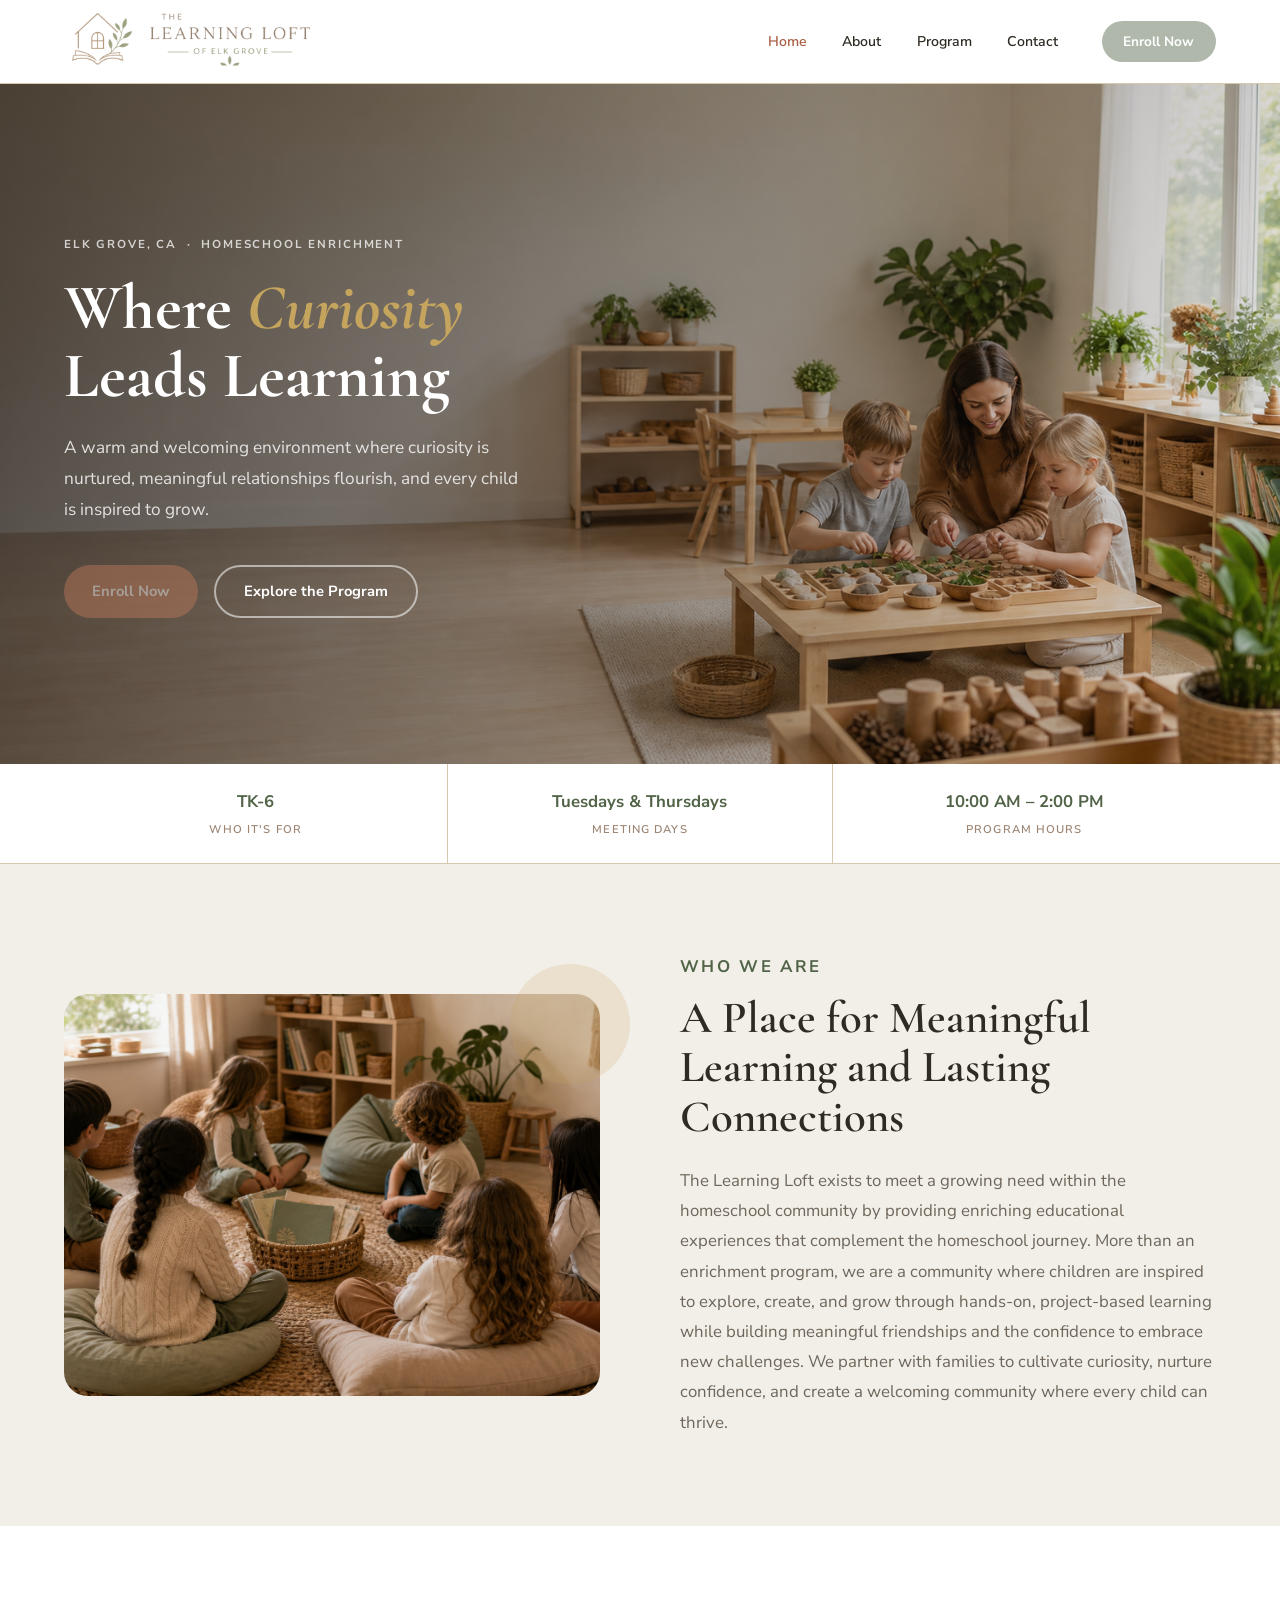
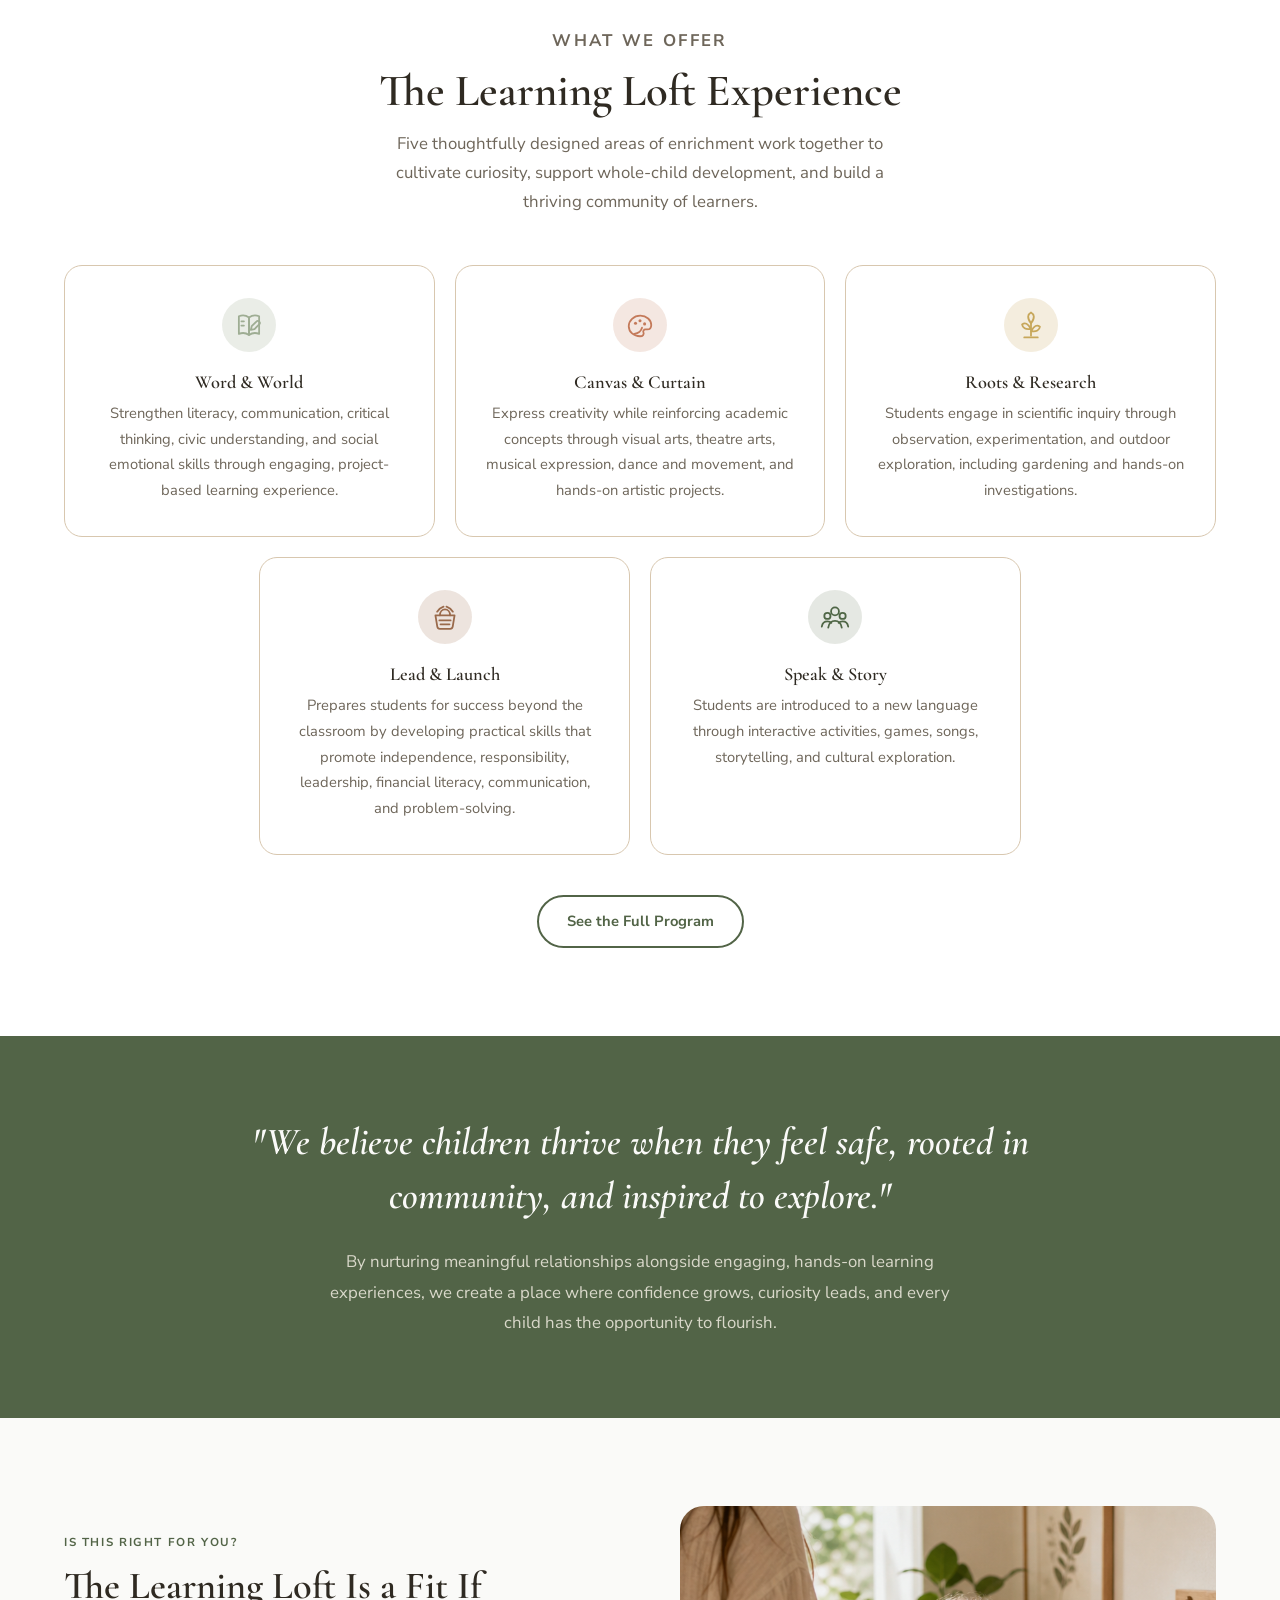
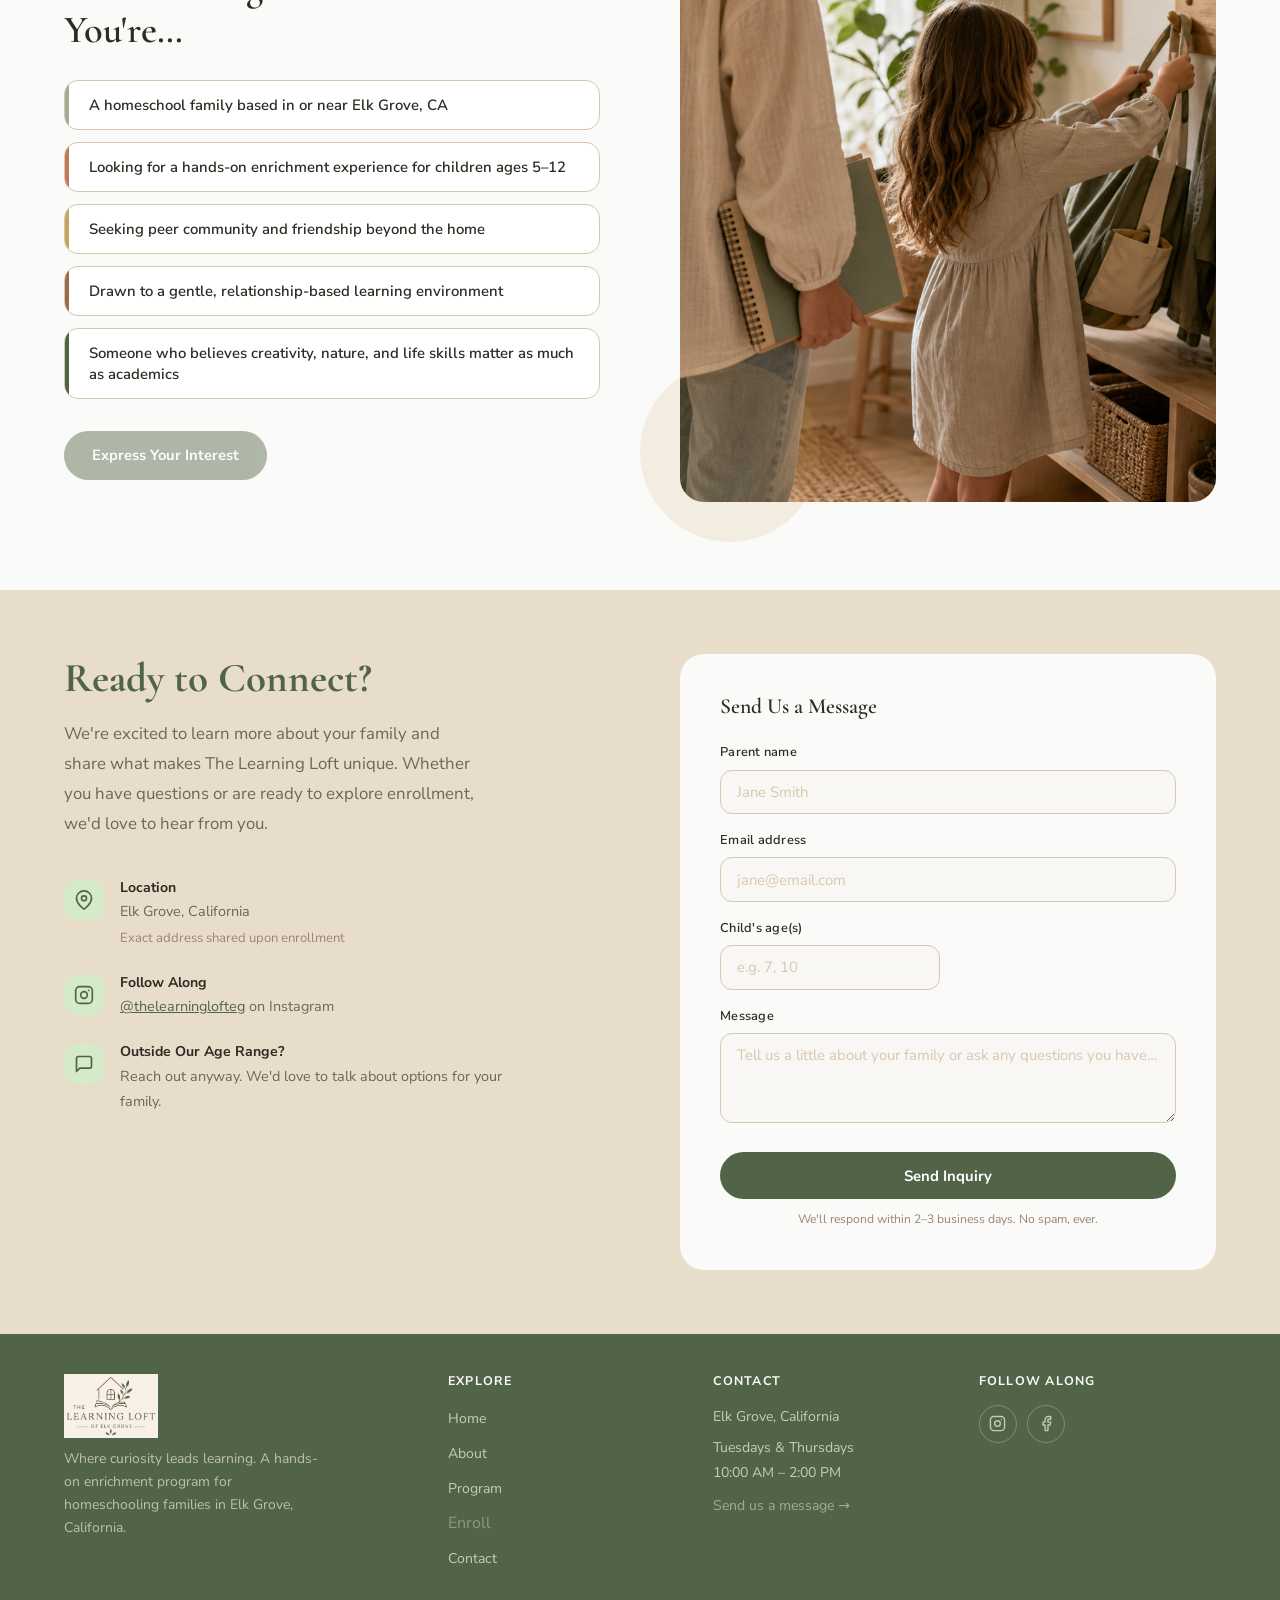
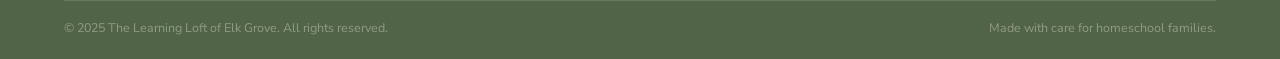
==== commit d95fac38: "Remove em dashes sitewide and apply owner's copy edits Owner flagged em dashes as a giveaway for AI-" ====
--- a/index.html
+++ b/index.html
@@ -5,6 +5,10 @@
   <meta name="viewport" content="width=device-width, initial-scale=1.0" />
   <title>The Learning Loft of Elk Grove — Homeschool Enrichment</title>
   <meta name="description" content="A warm, hands-on enrichment program for homeschooling families in Elk Grove. Tuesdays &amp; Thursdays, 10am–2pm. TK-6." />
+  <link rel="icon" type="image/x-icon" href="images/favicon.ico">
+  <link rel="icon" type="image/png" sizes="32x32" href="images/favicon-32.png">
+  <link rel="icon" type="image/png" sizes="256x256" href="images/favicon-256.png">
+  <link rel="apple-touch-icon" sizes="180x180" href="images/favicon-180.png">
   <link rel="stylesheet" href="css/styles.css" />
 </head>
 <body>
@@ -77,8 +81,8 @@
       <!-- Right: text -->
       <div class="what-section__text fade-up" style="transition-delay:.15s">
         <p class="eyebrow">Who We Are</p>
-        <h2>A Community Built for Homeschool Families</h2>
-        <p>The Learning Loft exists to meet a growing need within the homeschool community by providing enriching educational experiences that complement the homeschool journey. More than an enrichment program, we are a community where children are inspired to explore, create, and grow through hands-on, project-based learning while building meaningful friendships and developing a lifelong love of learning. We partner with families to create a welcoming environment where curiosity is nurtured, confidence is cultivated, and community flourishes.</p>
+        <h2>A Place for Meaningful Learning and Lasting Connections</h2>
+        <p>The Learning Loft exists to meet a growing need within the homeschool community by providing enriching educational experiences that complement the homeschool journey. More than an enrichment program, we are a community where children are inspired to explore, create, and grow through hands-on, project-based learning while building meaningful friendships and the confidence to embrace new challenges. We partner with families to cultivate curiosity, nurture confidence, and create a welcoming community where every child can thrive.</p>
       </div>
 
     </div>
@@ -232,7 +236,7 @@
             </div>
             <div>
               <h4>Outside Our Age Range?</h4>
-              <p>Reach out anyway — we'd love to talk about options for your family.</p>
+              <p>Reach out anyway. We'd love to talk about options for your family.</p>
             </div>
           </div>
         </div>
@@ -264,7 +268,7 @@
           <p class="cta-note">We'll respond within 2–3 business days. No spam, ever.</p>
         </form>
         <div class="success-msg" id="ctaSuccessMsg" role="alert">
-          <h4>Message received — thank you!</h4>
+          <h4>Message received. Thank you!</h4>
           <p>We're so glad you reached out. Someone from The Learning Loft will be in touch very soon.</p>
         </div>
       </div>
@@ -282,7 +286,7 @@
           <div class="footer__logo">
             <img src="images/primary-logo-warm-web-ivory-bg.png" alt="The Learning Loft of Elk Grove" class="footer__logo-img">
           </div>
-          <p class="footer__tagline">Where curiosity leads learning — a hands-on enrichment program for homeschooling families in Elk Grove, California.</p>
+          <p class="footer__tagline">Where curiosity leads learning. A hands-on enrichment program for homeschooling families in Elk Grove, California.</p>
         </div>
 
         <!-- Nav links -->
@@ -301,7 +305,7 @@
         <div class="footer__contact">
           <h4>Contact</h4>
           <p>Elk Grove, California</p>
-          <p>Tuesdays &amp; Thursdays<br>10:00 AM – 2:30 PM</p>
+          <p>Tuesdays &amp; Thursdays<br>10:00 AM – 2:00 PM</p>
           <p style="margin-top:.5rem;"><a href="contact.html">Send us a message &rarr;</a></p>
         </div>
 
@@ -381,7 +385,7 @@
           console.error('Submit error:', err);
           btn.textContent = 'Send Inquiry';
           btn.disabled = false;
-          alert('Something went wrong — please try again or email us directly at info@thelearninglofteg.com');
+          alert('Something went wrong. Please try again or email us directly at info@thelearninglofteg.com');
         }
       });
     }
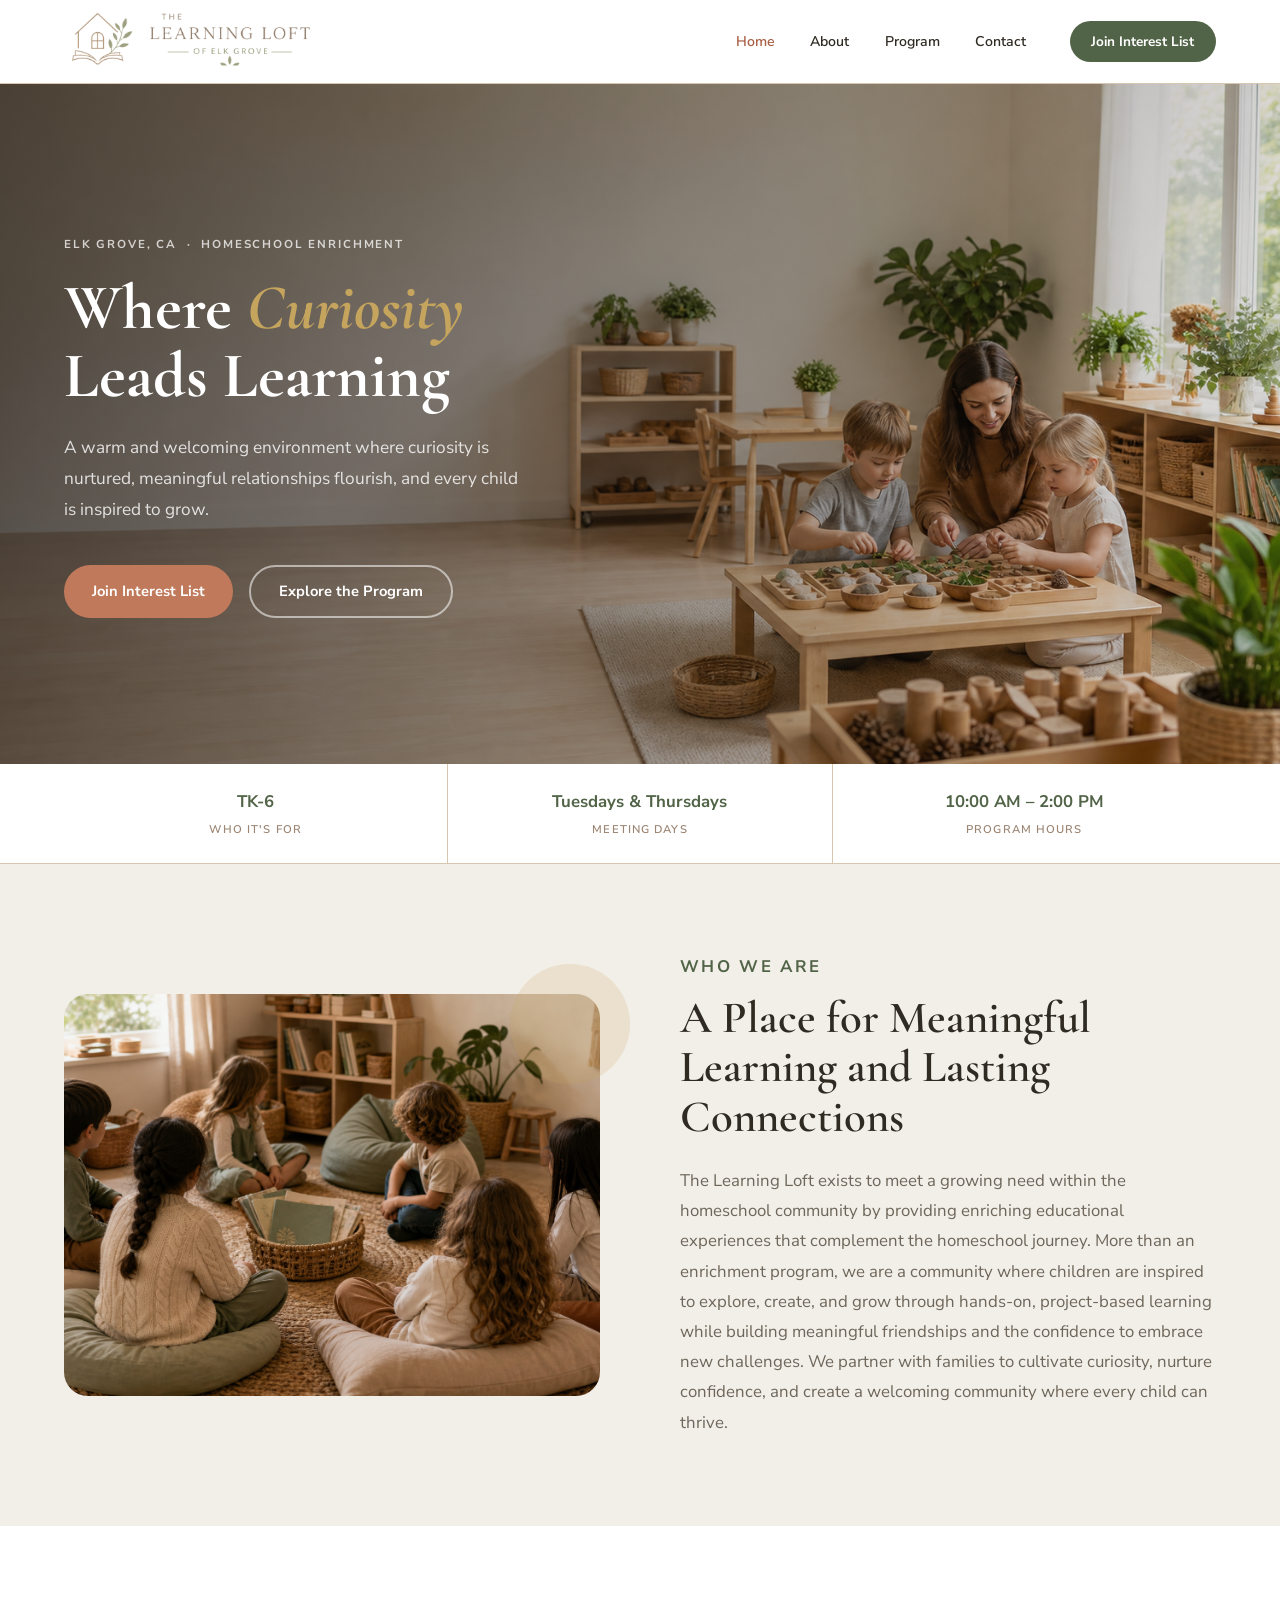
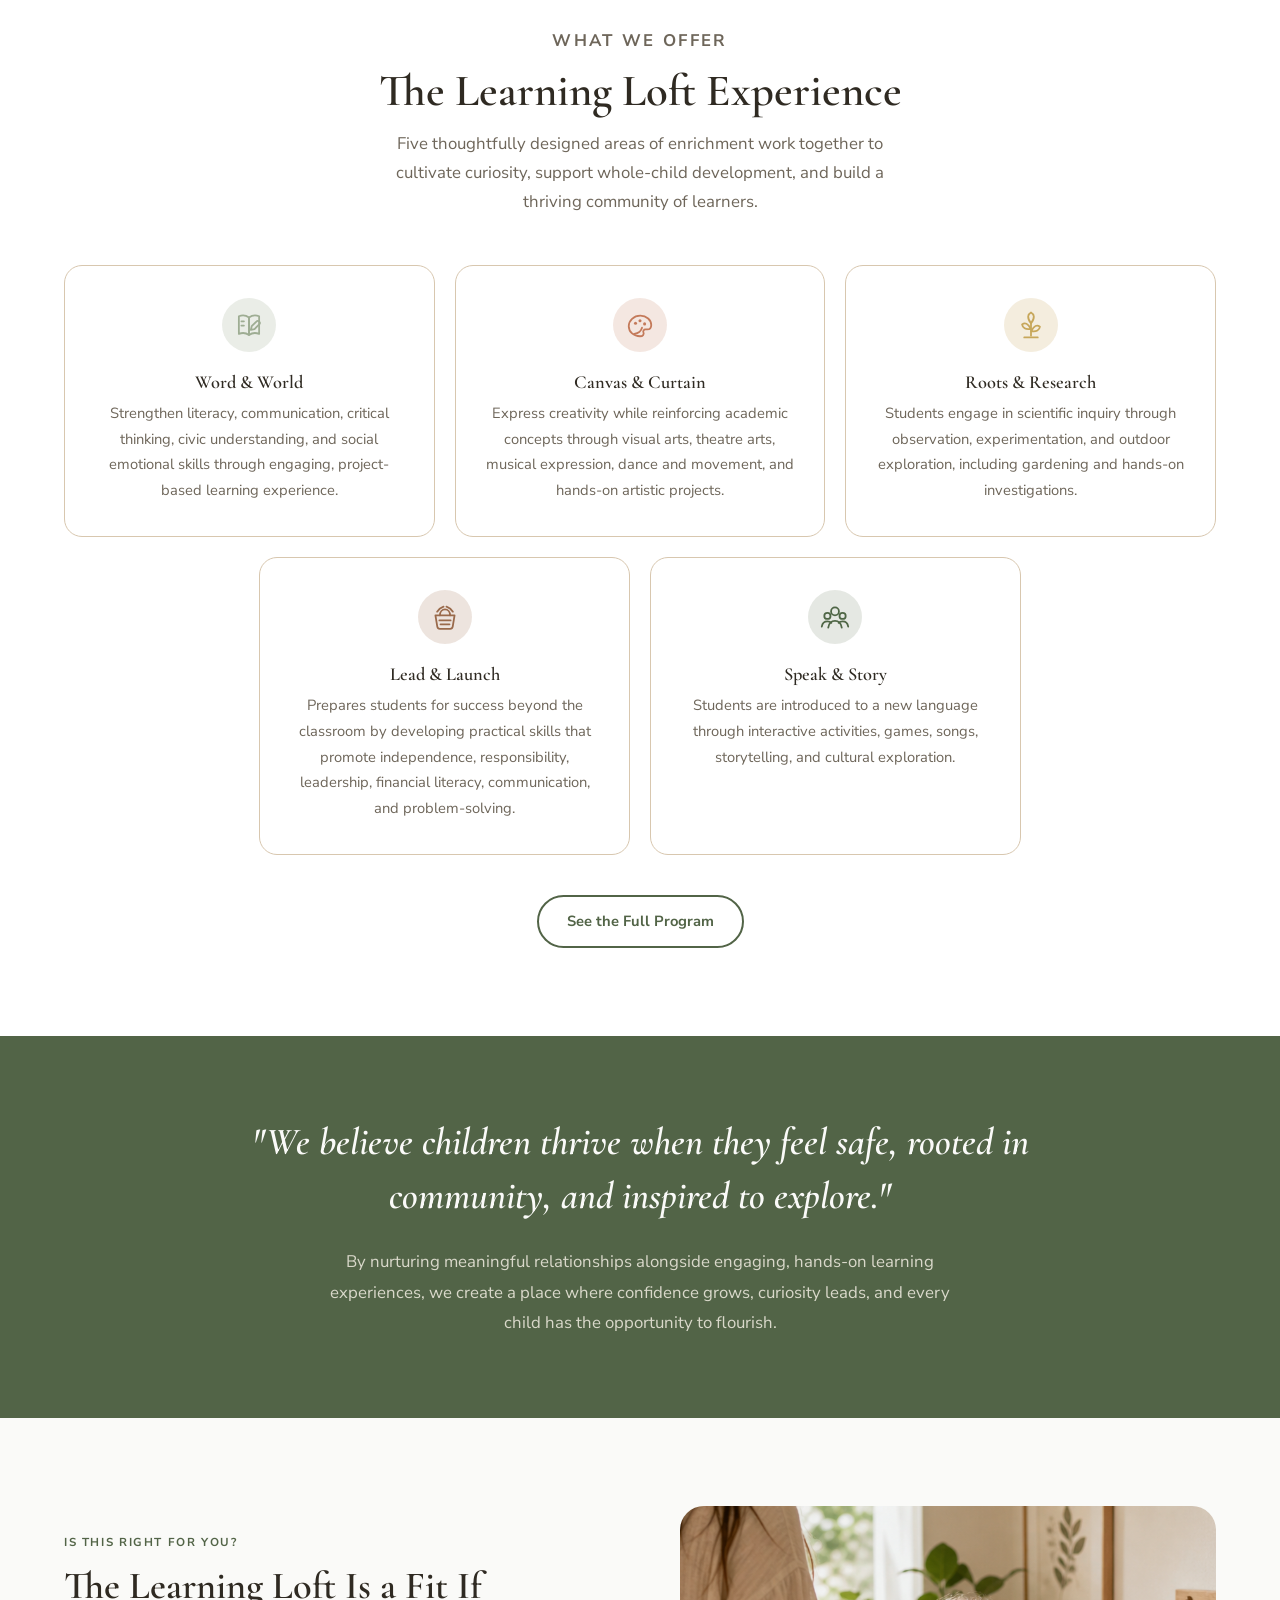
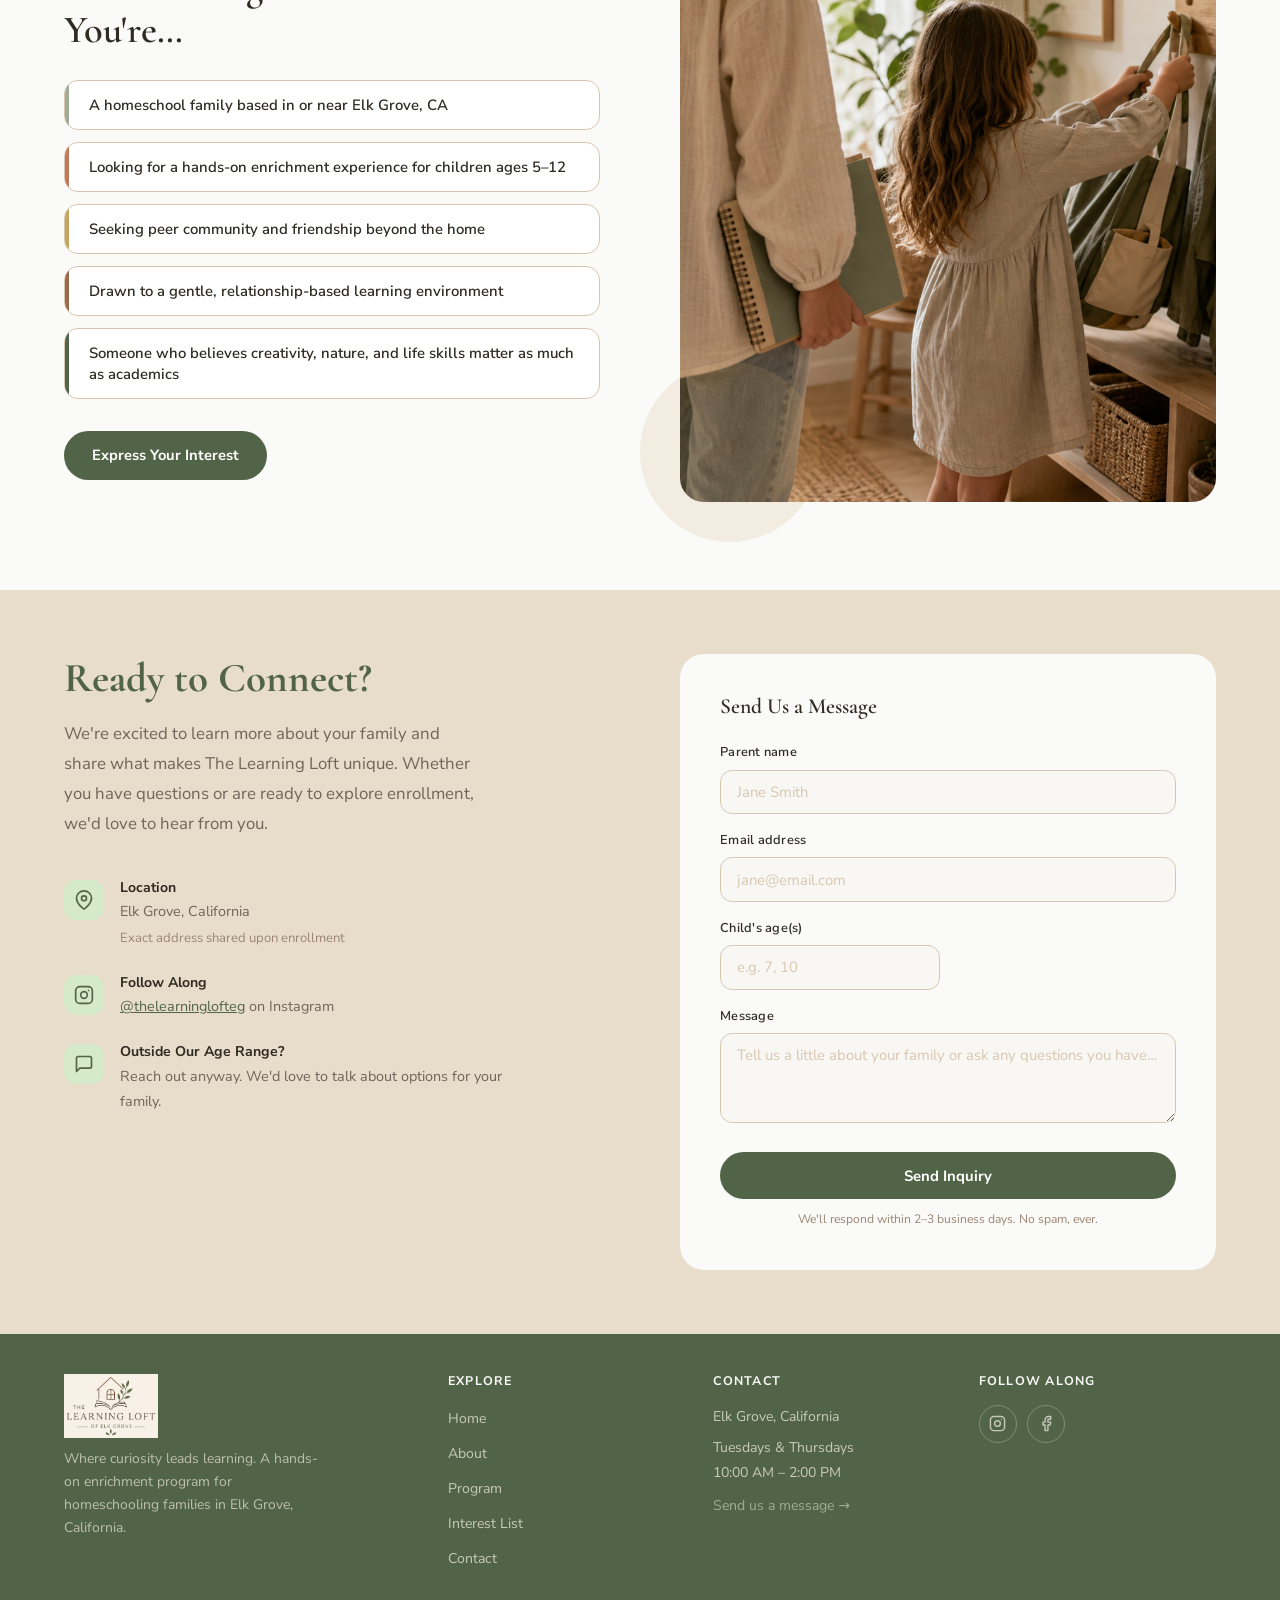
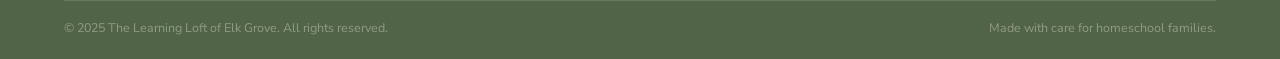
==== commit 52fdea01: "Add tuition/enrollment content and re-enable enrollment links sitewide - Fix stale enrollment form d" ====
--- a/index.html
+++ b/index.html
@@ -28,7 +28,7 @@
         <li><a href="program.html"    class="nav__link">Program</a></li>
         <li><a href="contact.html"    class="nav__link">Contact</a></li>
       </ul>
-      <span class="nav__cta" aria-disabled="true" style="opacity:.45; pointer-events:none; cursor:default;">Enroll Now</span>
+      <a href="enrollment.html" class="nav__cta">Join Interest List</a>
     </div>
   </nav>
 
@@ -42,7 +42,7 @@
           <h1>Where <em>Curiosity</em><br>Leads Learning</h1>
           <p class="hero-home__sub">A warm and welcoming environment where curiosity is nurtured, meaningful relationships flourish, and every child is inspired to grow.</p>
           <div class="hero-home__btns">
-            <span class="btn btn--terra" aria-disabled="true" style="opacity:.45; pointer-events:none; cursor:default;">Enroll Now</span>
+            <a href="enrollment.html" class="btn btn--terra">Join Interest List</a>
             <a href="program.html"    class="btn btn--outline-light">Explore the Program</a>
           </div>
         </div>
@@ -178,7 +178,7 @@
           <li class="who-item"><span>Someone who believes creativity, nature, and life skills matter as much as academics</span></li>
         </ul>
         <div style="margin-top:2rem;">
-          <span class="btn btn--green" aria-disabled="true" style="opacity:.45; pointer-events:none; cursor:default;">Express Your Interest</span>
+          <a href="enrollment.html" class="btn btn--green">Express Your Interest</a>
         </div>
       </div>
 
@@ -296,7 +296,7 @@
             <li><a href="index.html">Home</a></li>
             <li><a href="about.html">About</a></li>
             <li><a href="program.html">Program</a></li>
-            <li><span aria-disabled="true" style="opacity:.45; pointer-events:none; cursor:default;">Enroll</span></li>
+            <li><a href="enrollment.html">Interest List</a></li>
             <li><a href="contact.html">Contact</a></li>
           </ul>
         </div>
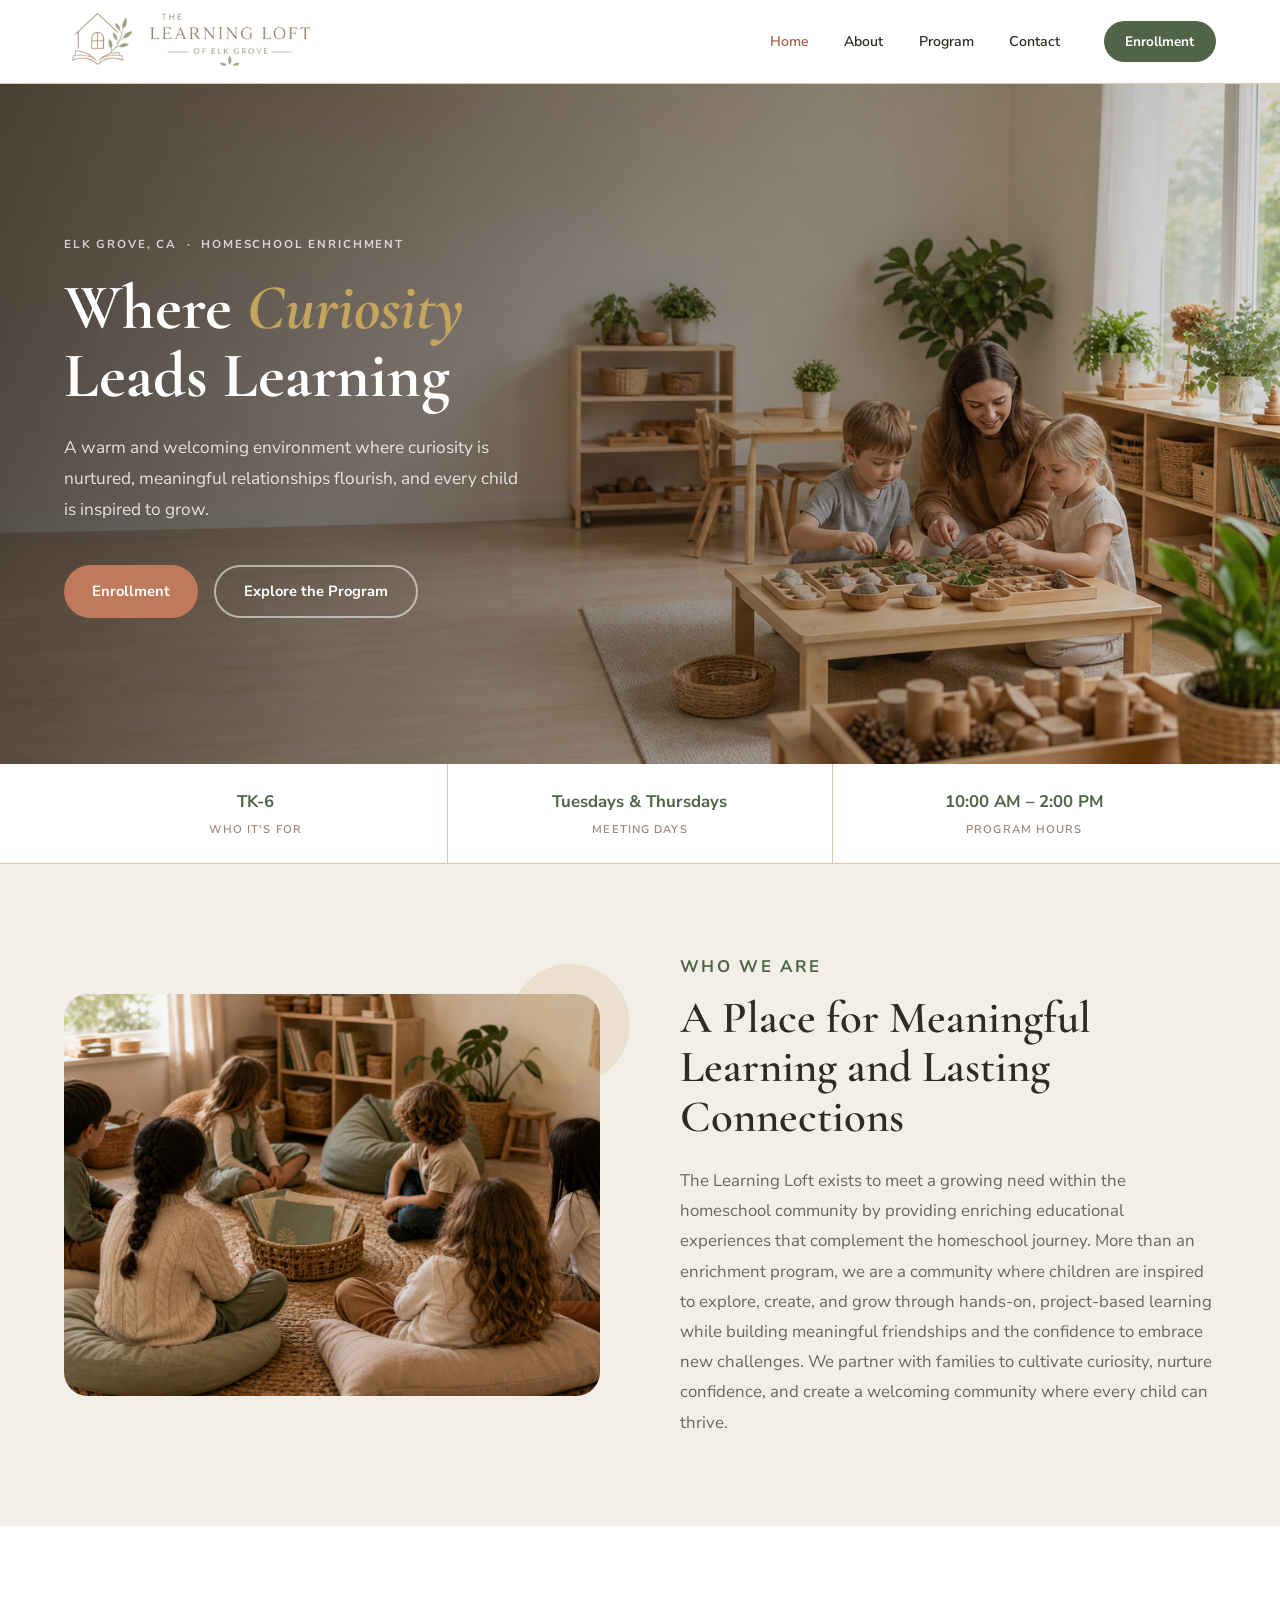
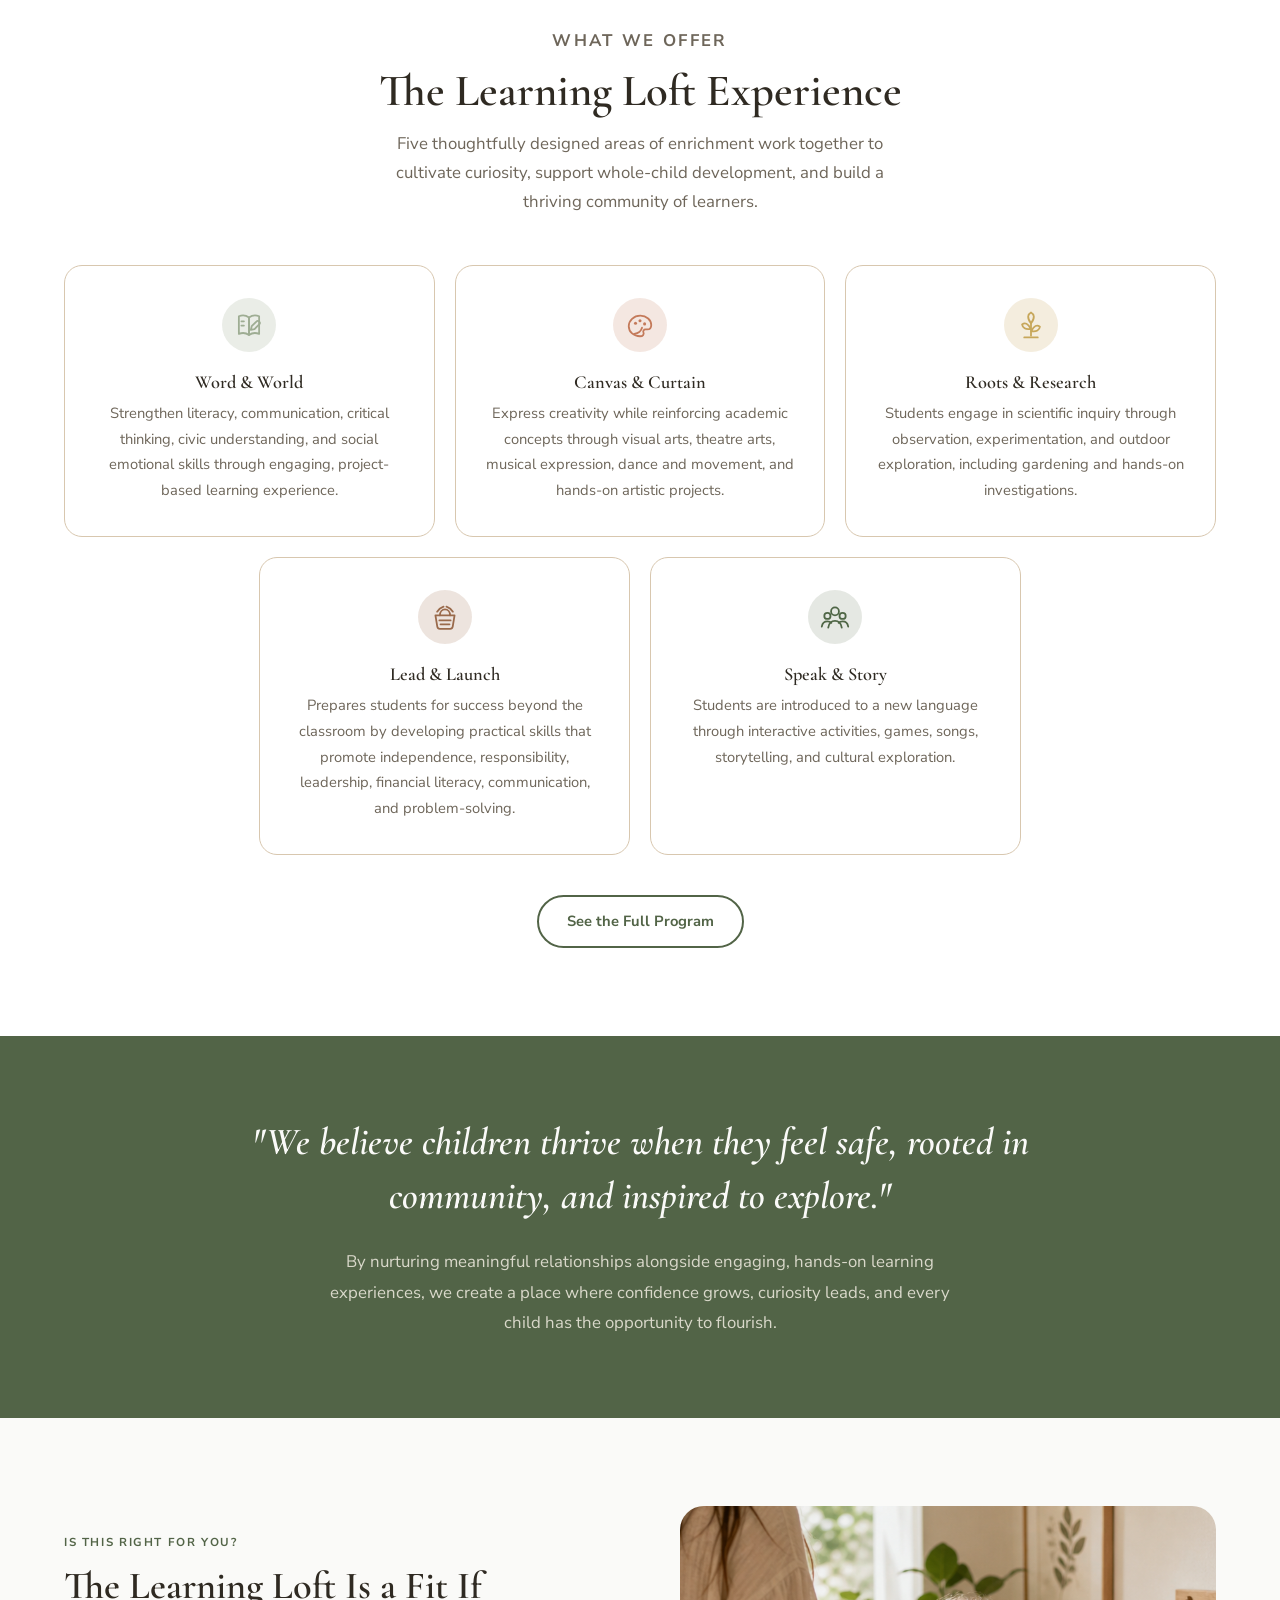
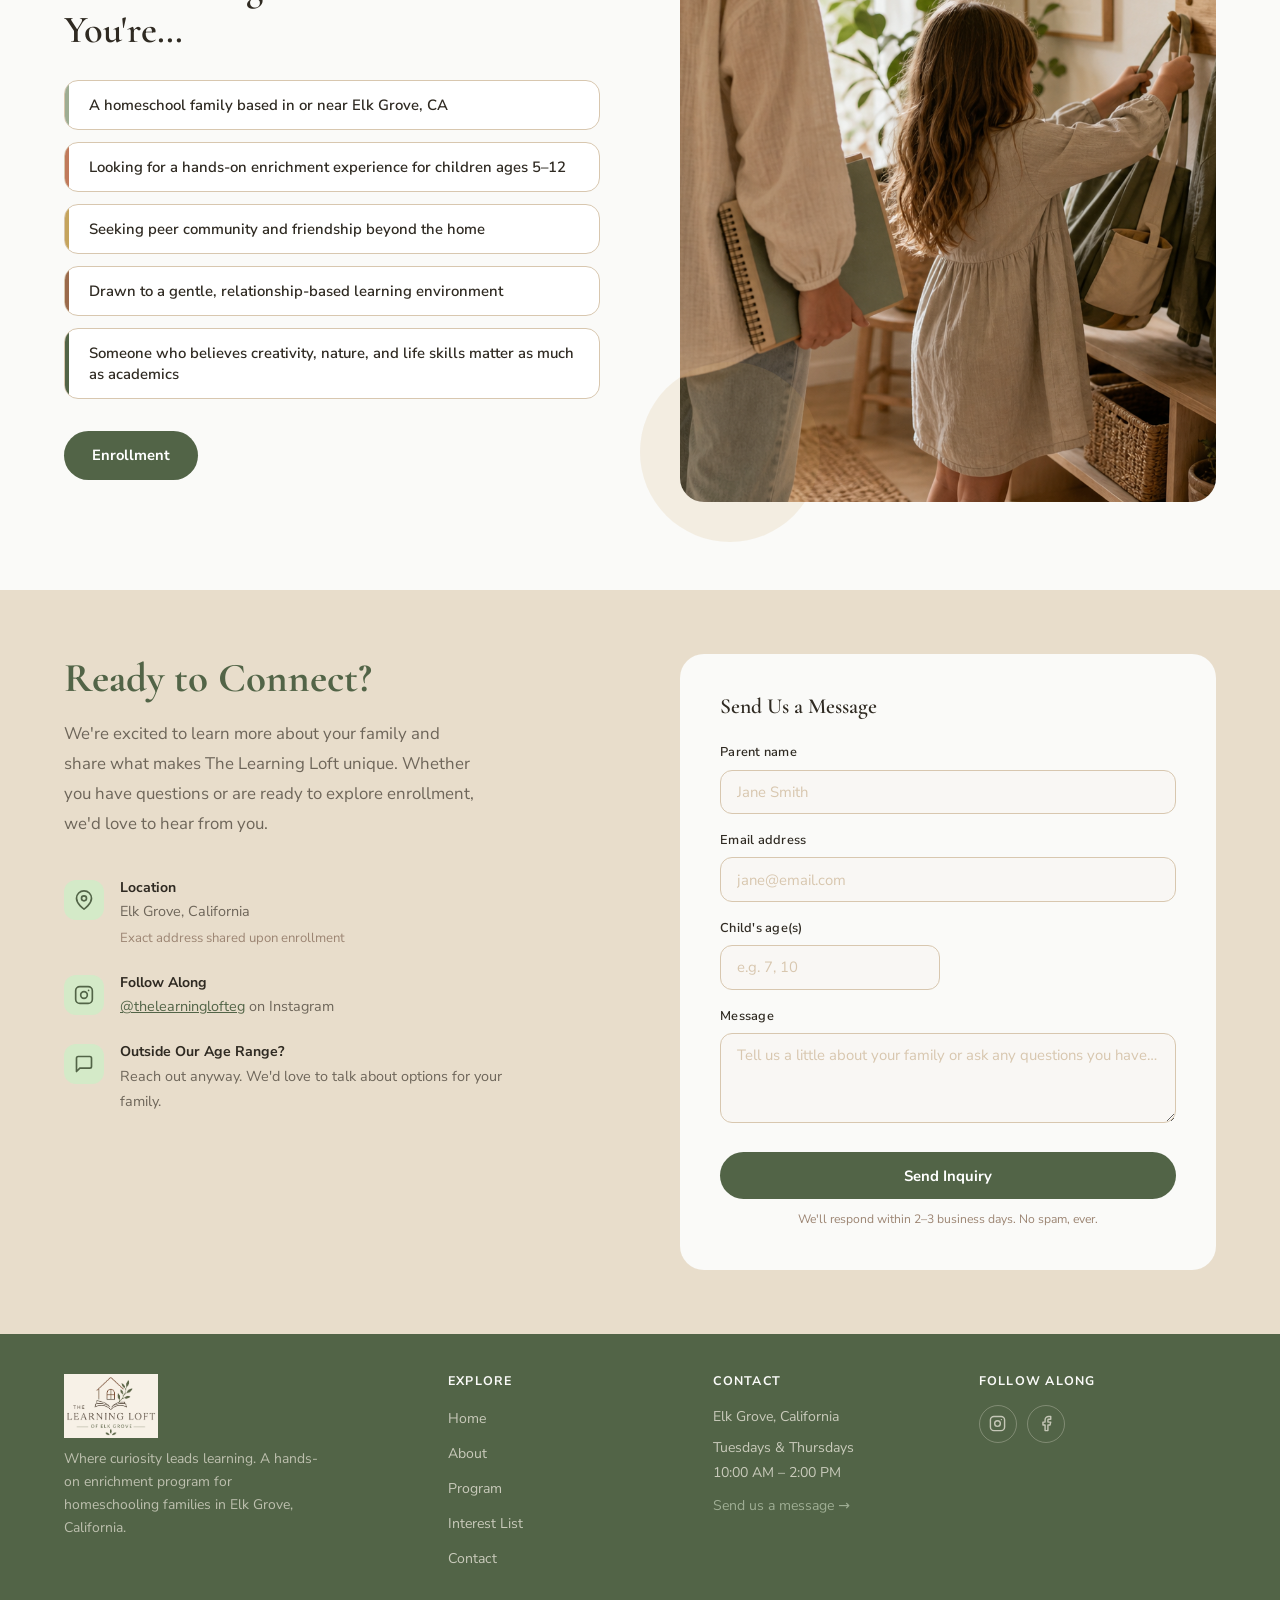
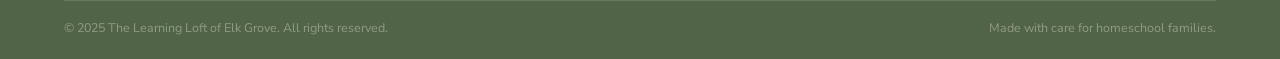
==== commit d46c73eb: "Relabel enrollment CTAs back to "Enrollment" sitewide Owner got feedback and wants the nav CTA and b" ====
--- a/index.html
+++ b/index.html
@@ -28,7 +28,7 @@
         <li><a href="program.html"    class="nav__link">Program</a></li>
         <li><a href="contact.html"    class="nav__link">Contact</a></li>
       </ul>
-      <a href="enrollment.html" class="nav__cta">Join Interest List</a>
+      <a href="enrollment.html" class="nav__cta">Enrollment</a>
     </div>
   </nav>
 
@@ -42,7 +42,7 @@
           <h1>Where <em>Curiosity</em><br>Leads Learning</h1>
           <p class="hero-home__sub">A warm and welcoming environment where curiosity is nurtured, meaningful relationships flourish, and every child is inspired to grow.</p>
           <div class="hero-home__btns">
-            <a href="enrollment.html" class="btn btn--terra">Join Interest List</a>
+            <a href="enrollment.html" class="btn btn--terra">Enrollment</a>
             <a href="program.html"    class="btn btn--outline-light">Explore the Program</a>
           </div>
         </div>
@@ -178,7 +178,7 @@
           <li class="who-item"><span>Someone who believes creativity, nature, and life skills matter as much as academics</span></li>
         </ul>
         <div style="margin-top:2rem;">
-          <a href="enrollment.html" class="btn btn--green">Express Your Interest</a>
+          <a href="enrollment.html" class="btn btn--green">Enrollment</a>
         </div>
       </div>
 
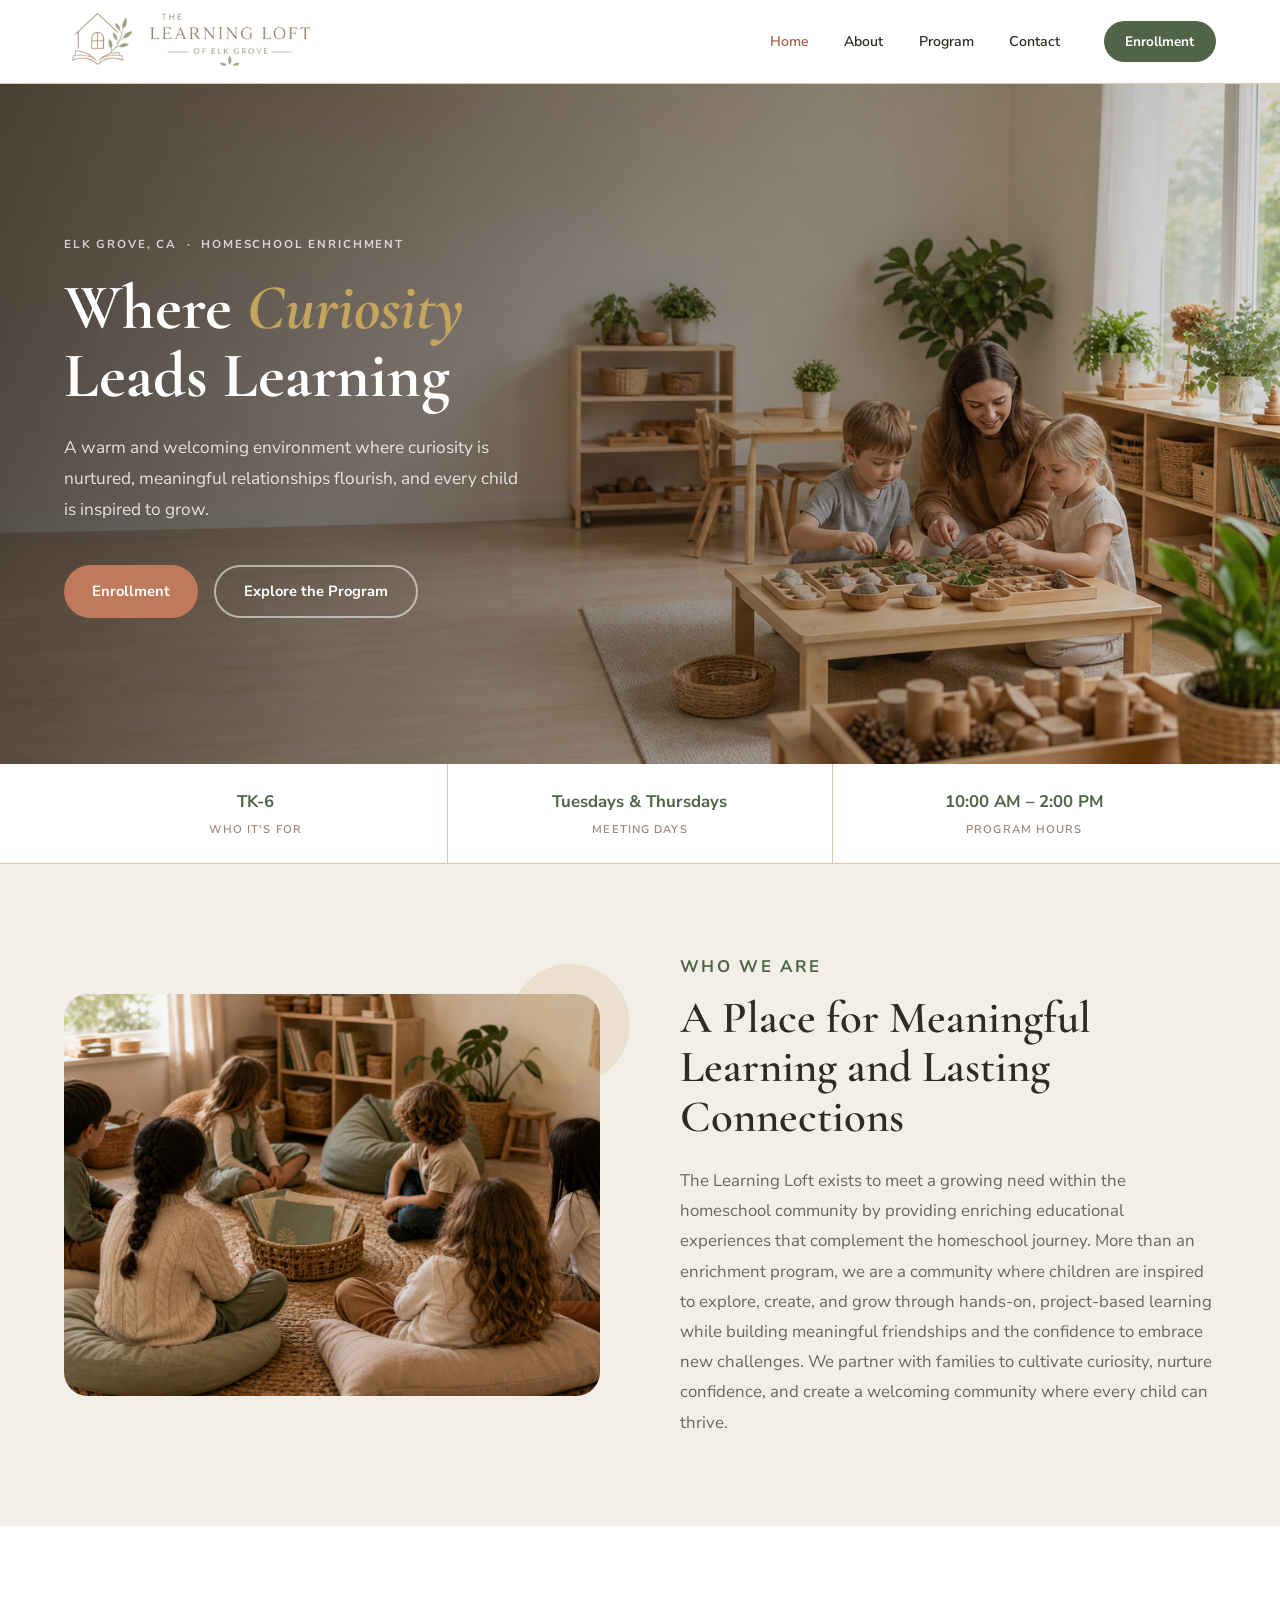
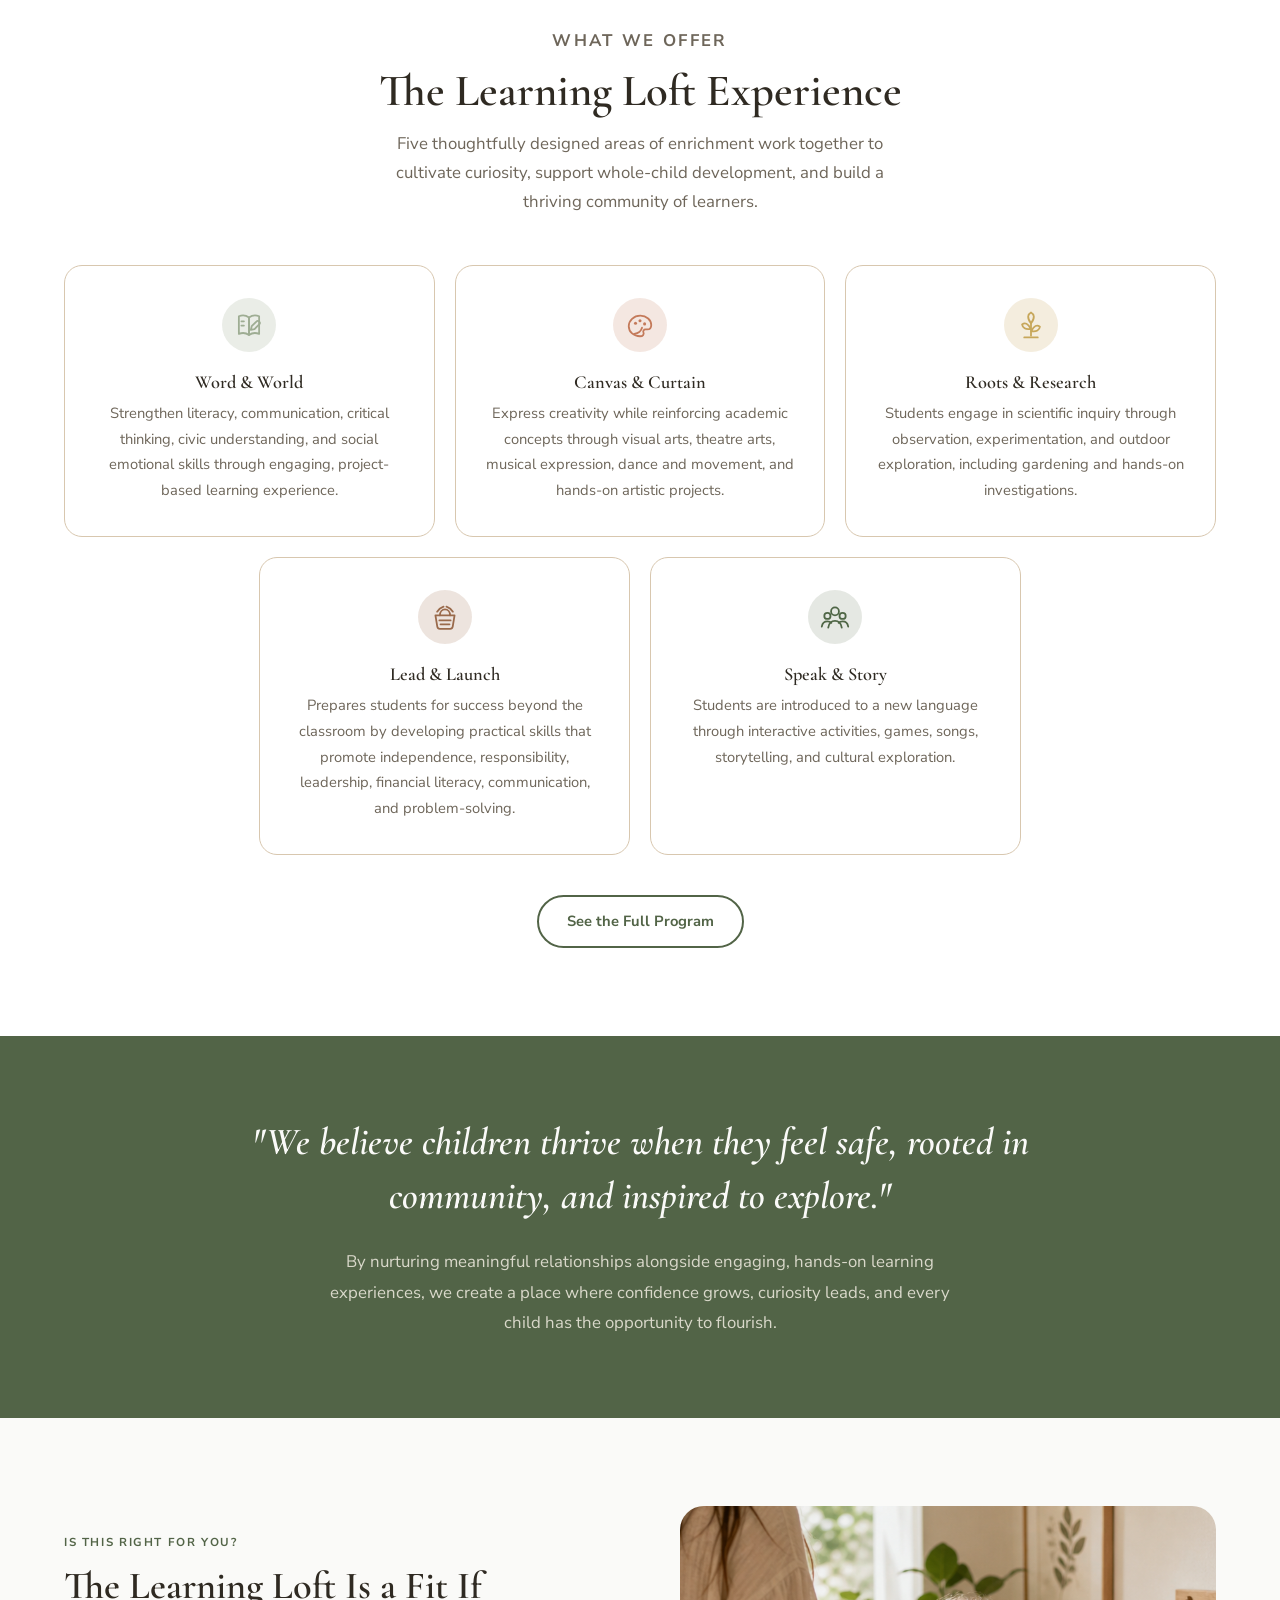
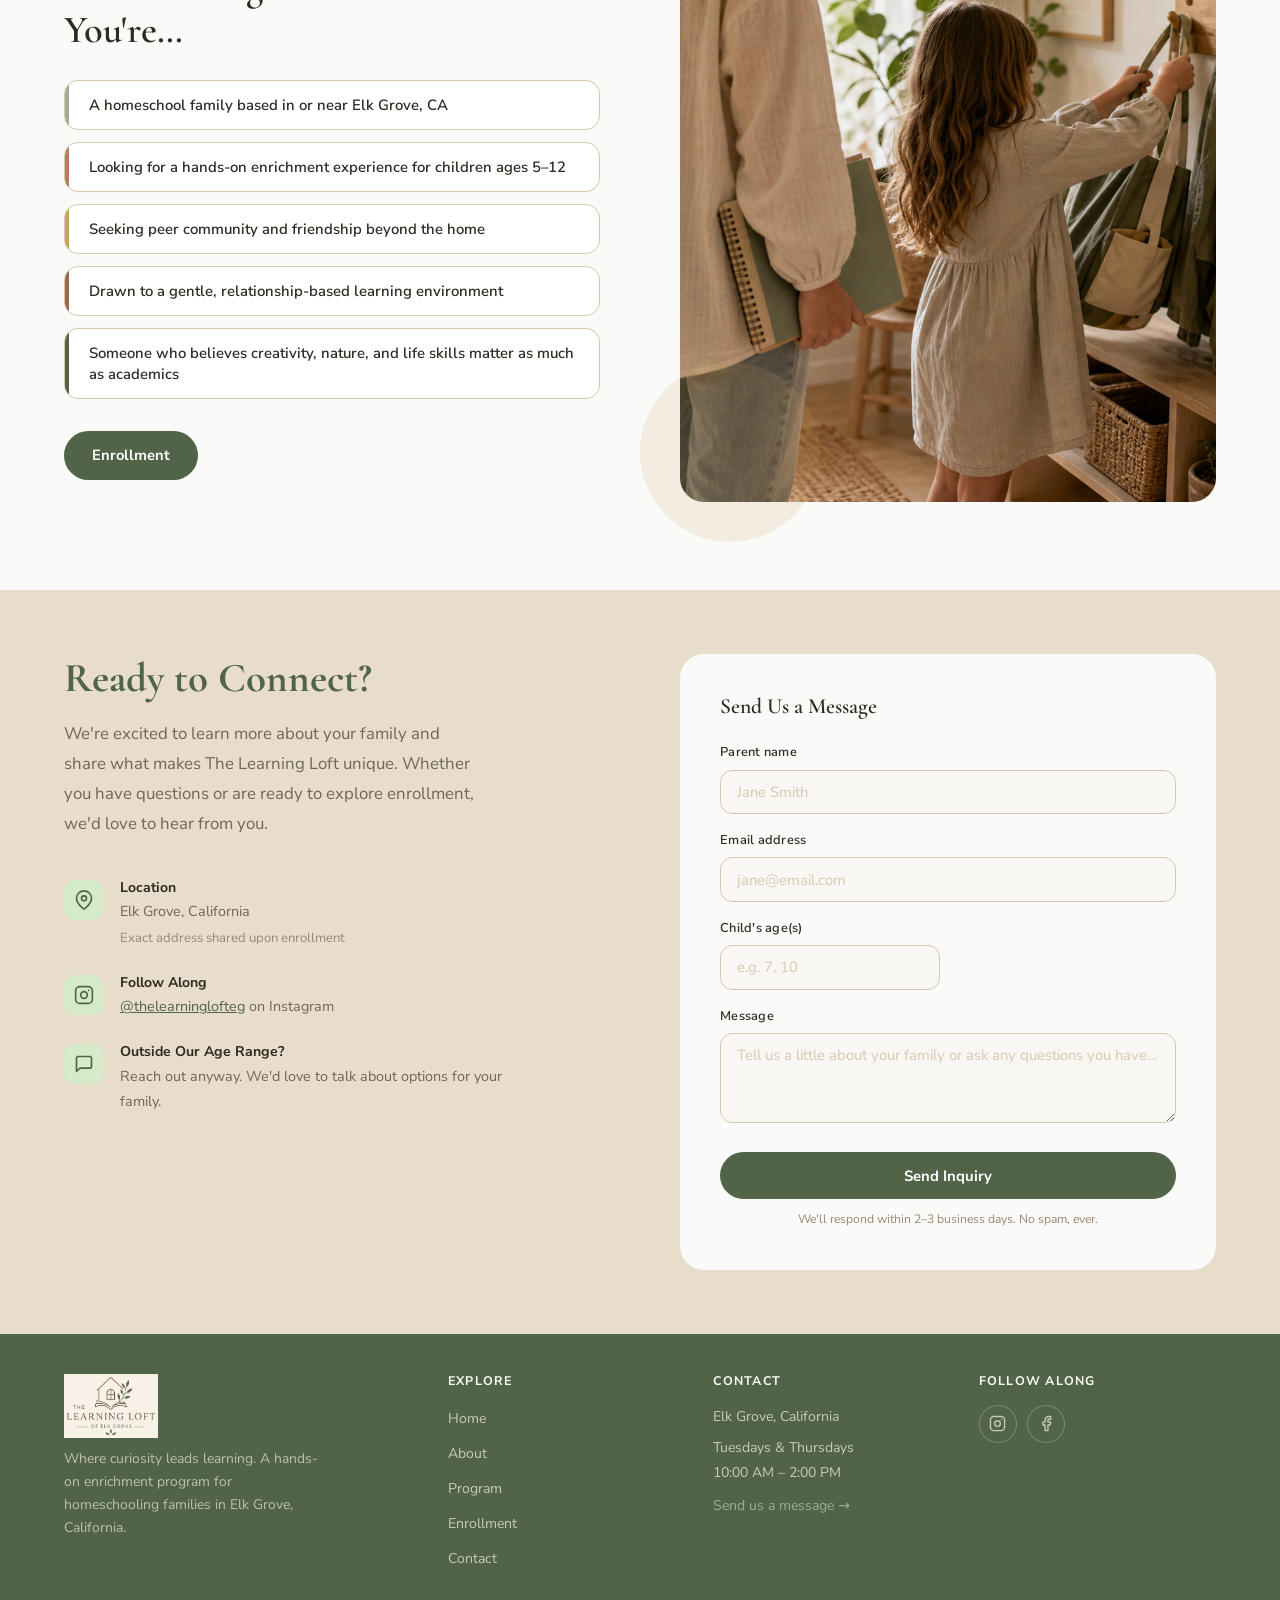
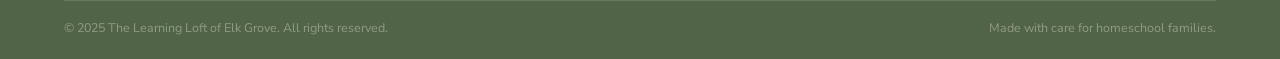
==== commit 5576875d: "Finish relabeling remaining enrollment CTAs to "Enrollment" The footer "Interest List" link and Prog" ====
--- a/index.html
+++ b/index.html
@@ -296,7 +296,7 @@
             <li><a href="index.html">Home</a></li>
             <li><a href="about.html">About</a></li>
             <li><a href="program.html">Program</a></li>
-            <li><a href="enrollment.html">Interest List</a></li>
+            <li><a href="enrollment.html">Enrollment</a></li>
             <li><a href="contact.html">Contact</a></li>
           </ul>
         </div>
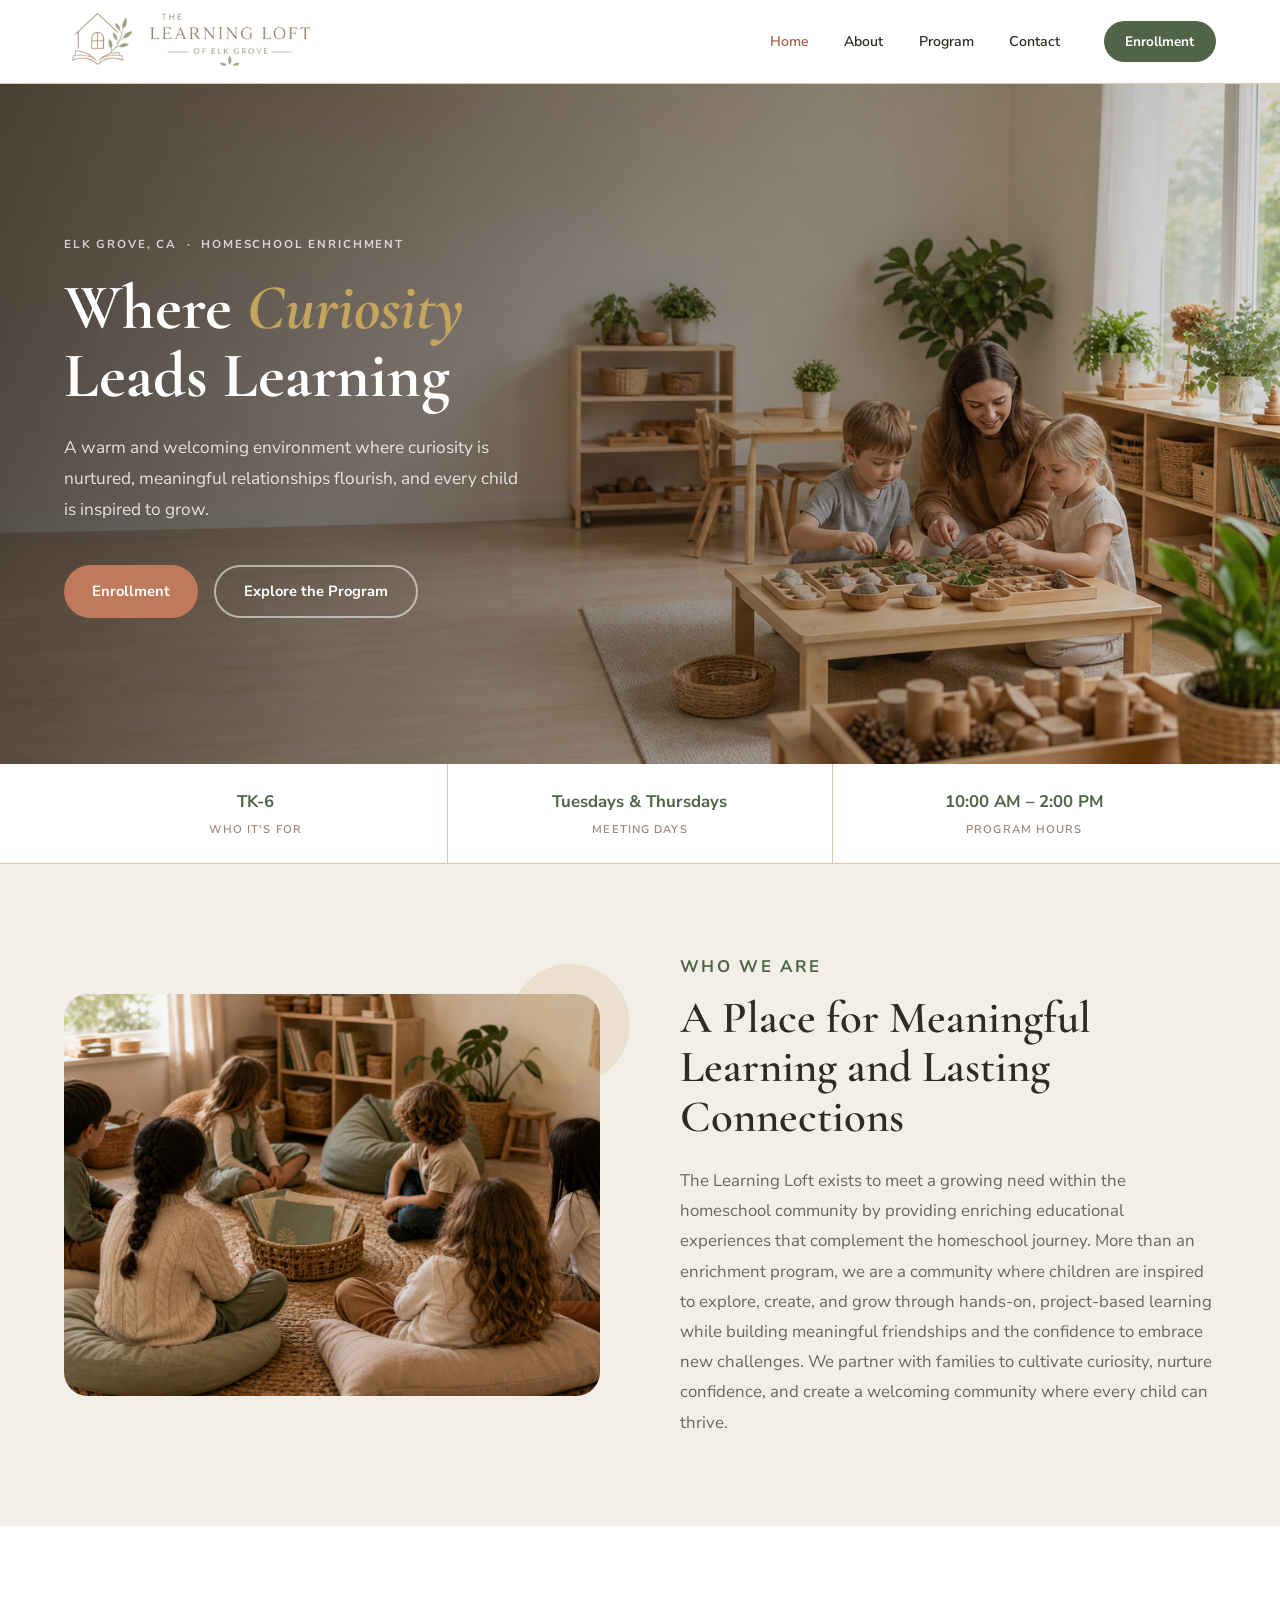
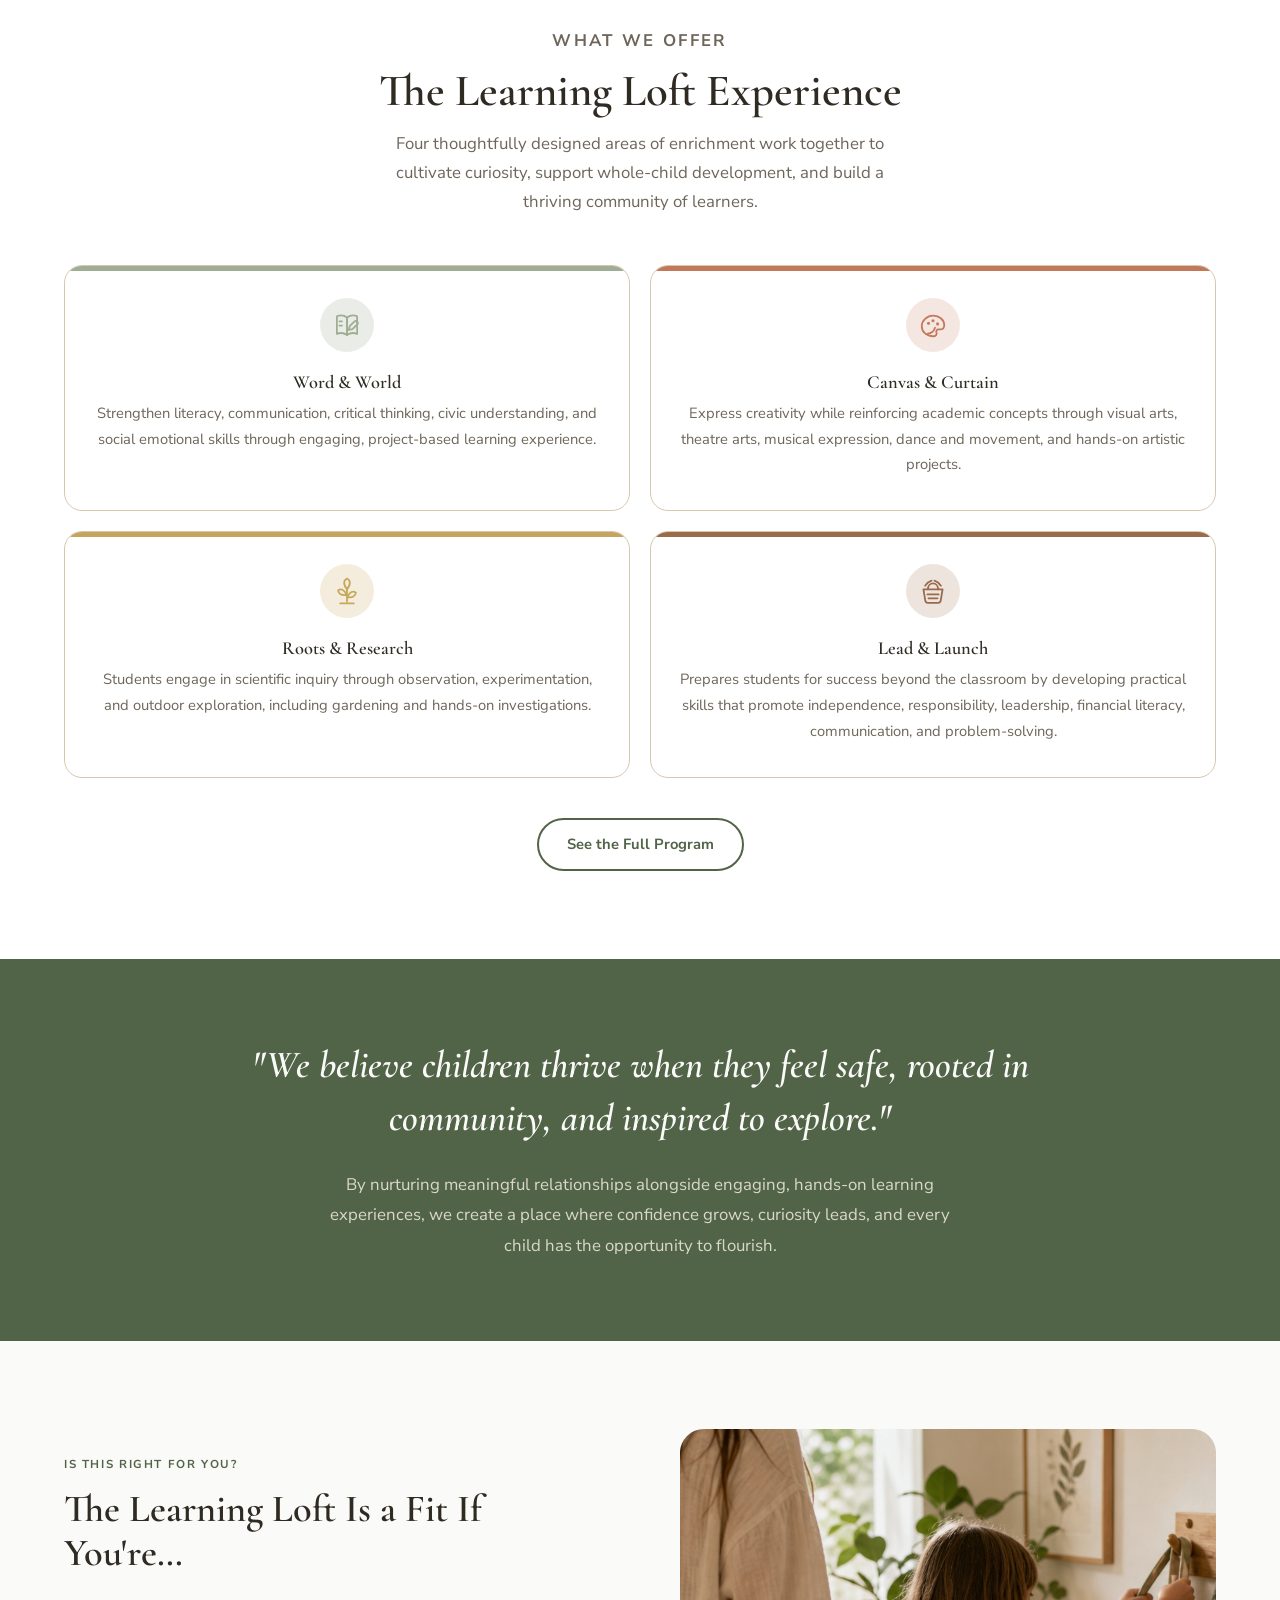
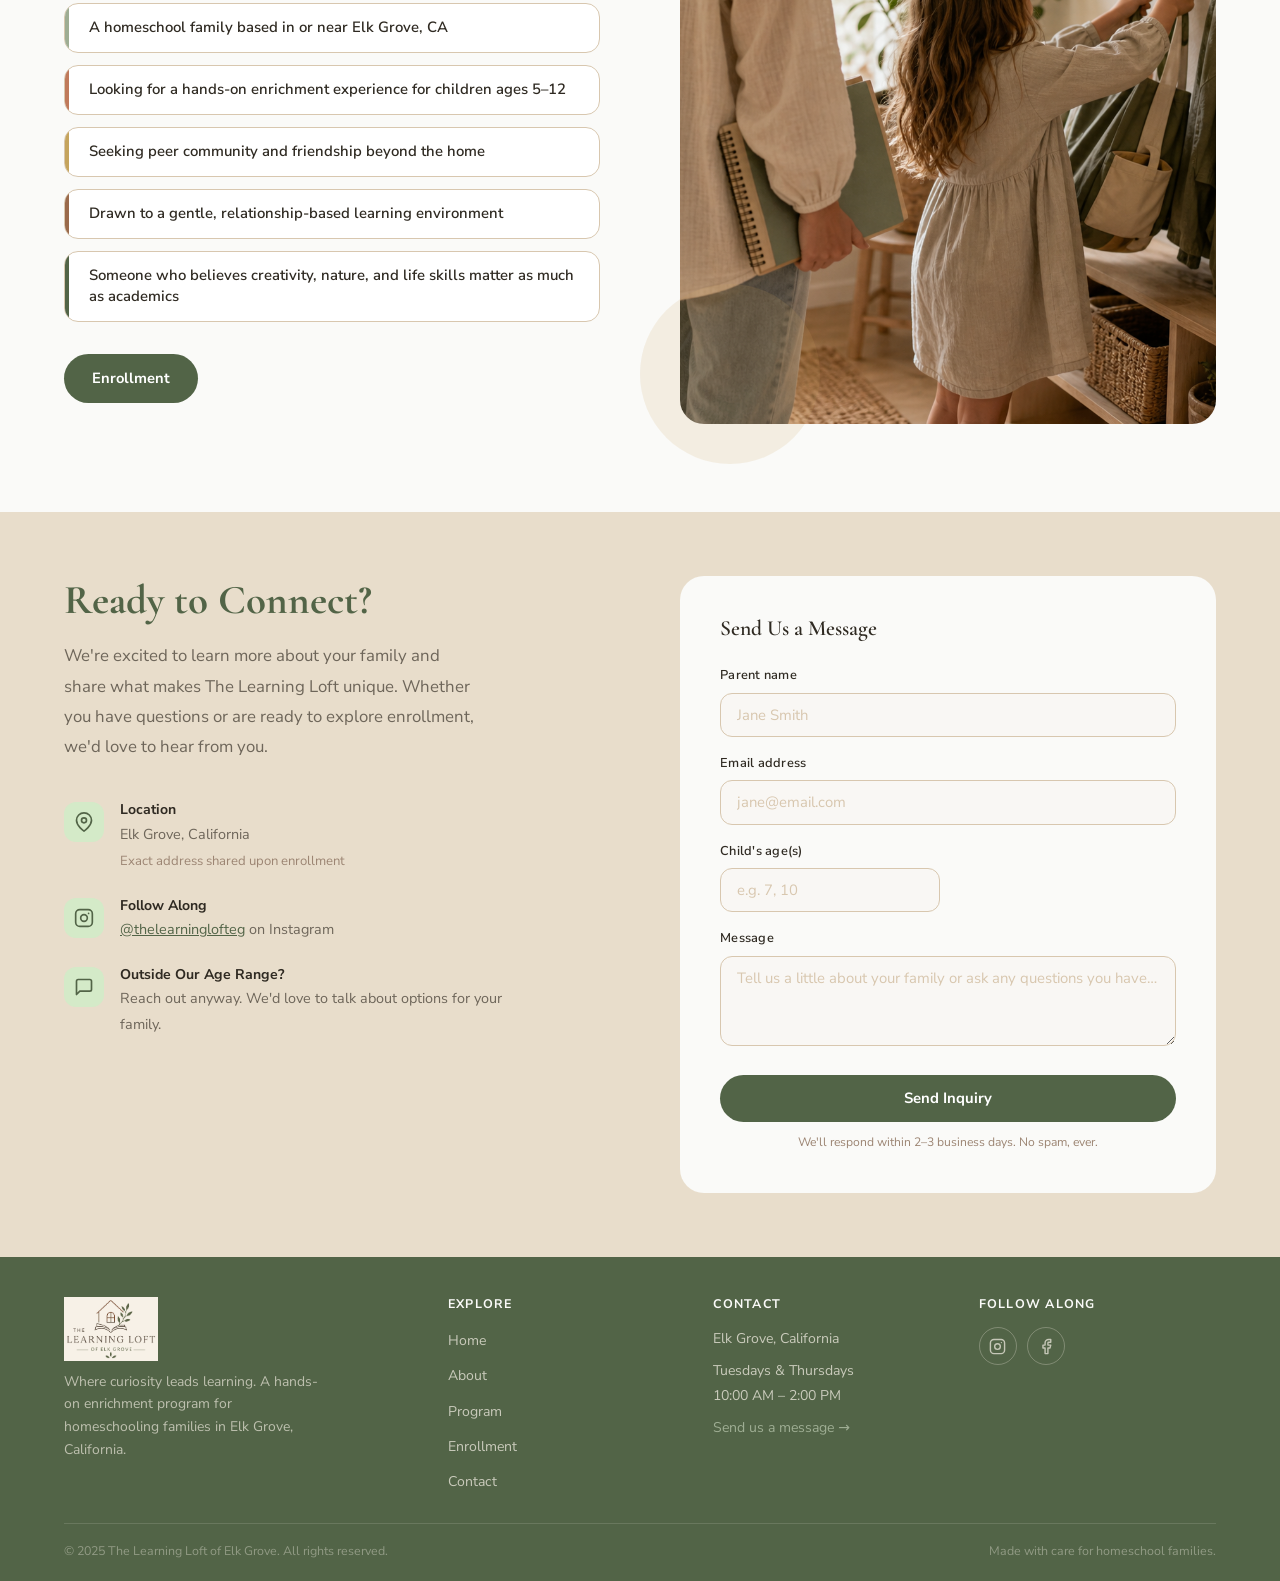
==== commit 1607d42d: "Retire Speak & Story from homepage, rework Experience grid to 2x2 Removes the "Speak & Story" card f" ====
--- a/index.html
+++ b/index.html
@@ -95,13 +95,13 @@
       <div class="experience-section__head fade-up">
         <p class="eyebrow">What We Offer</p>
         <h2>The Learning Loft Experience</h2>
-        <p>Five thoughtfully designed areas of enrichment work together to cultivate curiosity, support whole-child development, and build a thriving community of learners.</p>
+        <p>Four thoughtfully designed areas of enrichment work together to cultivate curiosity, support whole-child development, and build a thriving community of learners.</p>
       </div>
 
       <div class="exp-grid">
 
         <!-- Word & World -->
-        <div class="exp-card fade-up">
+        <div class="exp-card exp-card--sage fade-up">
           <div class="exp-card__icon exp-card__icon--sage">
             <img src="images/program-icons/ll-icon-academic-foundations.svg" alt="" width="36" height="36">
           </div>
@@ -110,7 +110,7 @@
         </div>
 
         <!-- Canvas & Curtain -->
-        <div class="exp-card fade-up" style="transition-delay:.08s">
+        <div class="exp-card exp-card--terra fade-up" style="transition-delay:.08s">
           <div class="exp-card__icon exp-card__icon--terra">
             <img src="images/program-icons/ll-icon-art-creativity.svg" alt="" width="36" height="36">
           </div>
@@ -119,7 +119,7 @@
         </div>
 
         <!-- Roots & Research -->
-        <div class="exp-card fade-up" style="transition-delay:.16s">
+        <div class="exp-card exp-card--gold fade-up" style="transition-delay:.16s">
           <div class="exp-card__icon exp-card__icon--gold">
             <img src="images/program-icons/ll-icon-gardening-nature.svg" alt="" width="36" height="36">
           </div>
@@ -128,21 +128,12 @@
         </div>
 
         <!-- Lead & Launch -->
-        <div class="exp-card fade-up" style="transition-delay:.24s">
+        <div class="exp-card exp-card--brown fade-up" style="transition-delay:.24s">
           <div class="exp-card__icon exp-card__icon--brown">
             <img src="images/program-icons/ll-icon-life-skills.svg" alt="" width="36" height="36">
           </div>
           <h3>Lead &amp; Launch</h3>
           <p>Prepares students for success beyond the classroom by developing practical skills that promote independence, responsibility, leadership, financial literacy, communication, and problem-solving.</p>
-        </div>
-
-        <!-- Speak & Story -->
-        <div class="exp-card fade-up" style="transition-delay:.32s">
-          <div class="exp-card__icon exp-card__icon--green">
-            <img src="images/program-icons/ll-icon-community-connection.svg" alt="" width="36" height="36">
-          </div>
-          <h3>Speak &amp; Story</h3>
-          <p>Students are introduced to a new language through interactive activities, games, songs, storytelling, and cultural exploration.</p>
         </div>
 
       </div>
--- a/css/styles.css
+++ b/css/styles.css
@@ -412,14 +412,13 @@
   margin-inline: auto;
 }
 .exp-grid {
-  display: flex;
-  flex-wrap: wrap;
-  justify-content: center;
+  display: grid;
+  grid-template-columns: 1fr 1fr;
   gap: 1.25rem;
 }
 .exp-card {
-  flex: 0 1 calc(33.333% - 0.84rem);
-  min-width: 220px;
+  position: relative;
+  overflow: hidden;
   background: var(--white-warm);
   border: 1px solid var(--border);
   border-radius: var(--r-md);
@@ -427,6 +426,16 @@
   text-align: center;
   transition: box-shadow .25s, transform .25s;
 }
+.exp-card::before {
+  content: '';
+  position: absolute;
+  top: 0; left: 0; right: 0;
+  height: 5px;
+}
+.exp-card--sage::before  { background: var(--green-sage); }
+.exp-card--terra::before { background: var(--terracotta); }
+.exp-card--gold::before  { background: var(--gold); }
+.exp-card--brown::before { background: var(--brown); }
 .exp-card:hover { box-shadow: var(--shadow-md); transform: translateY(-3px); }
 .exp-card__icon {
   width: 54px;
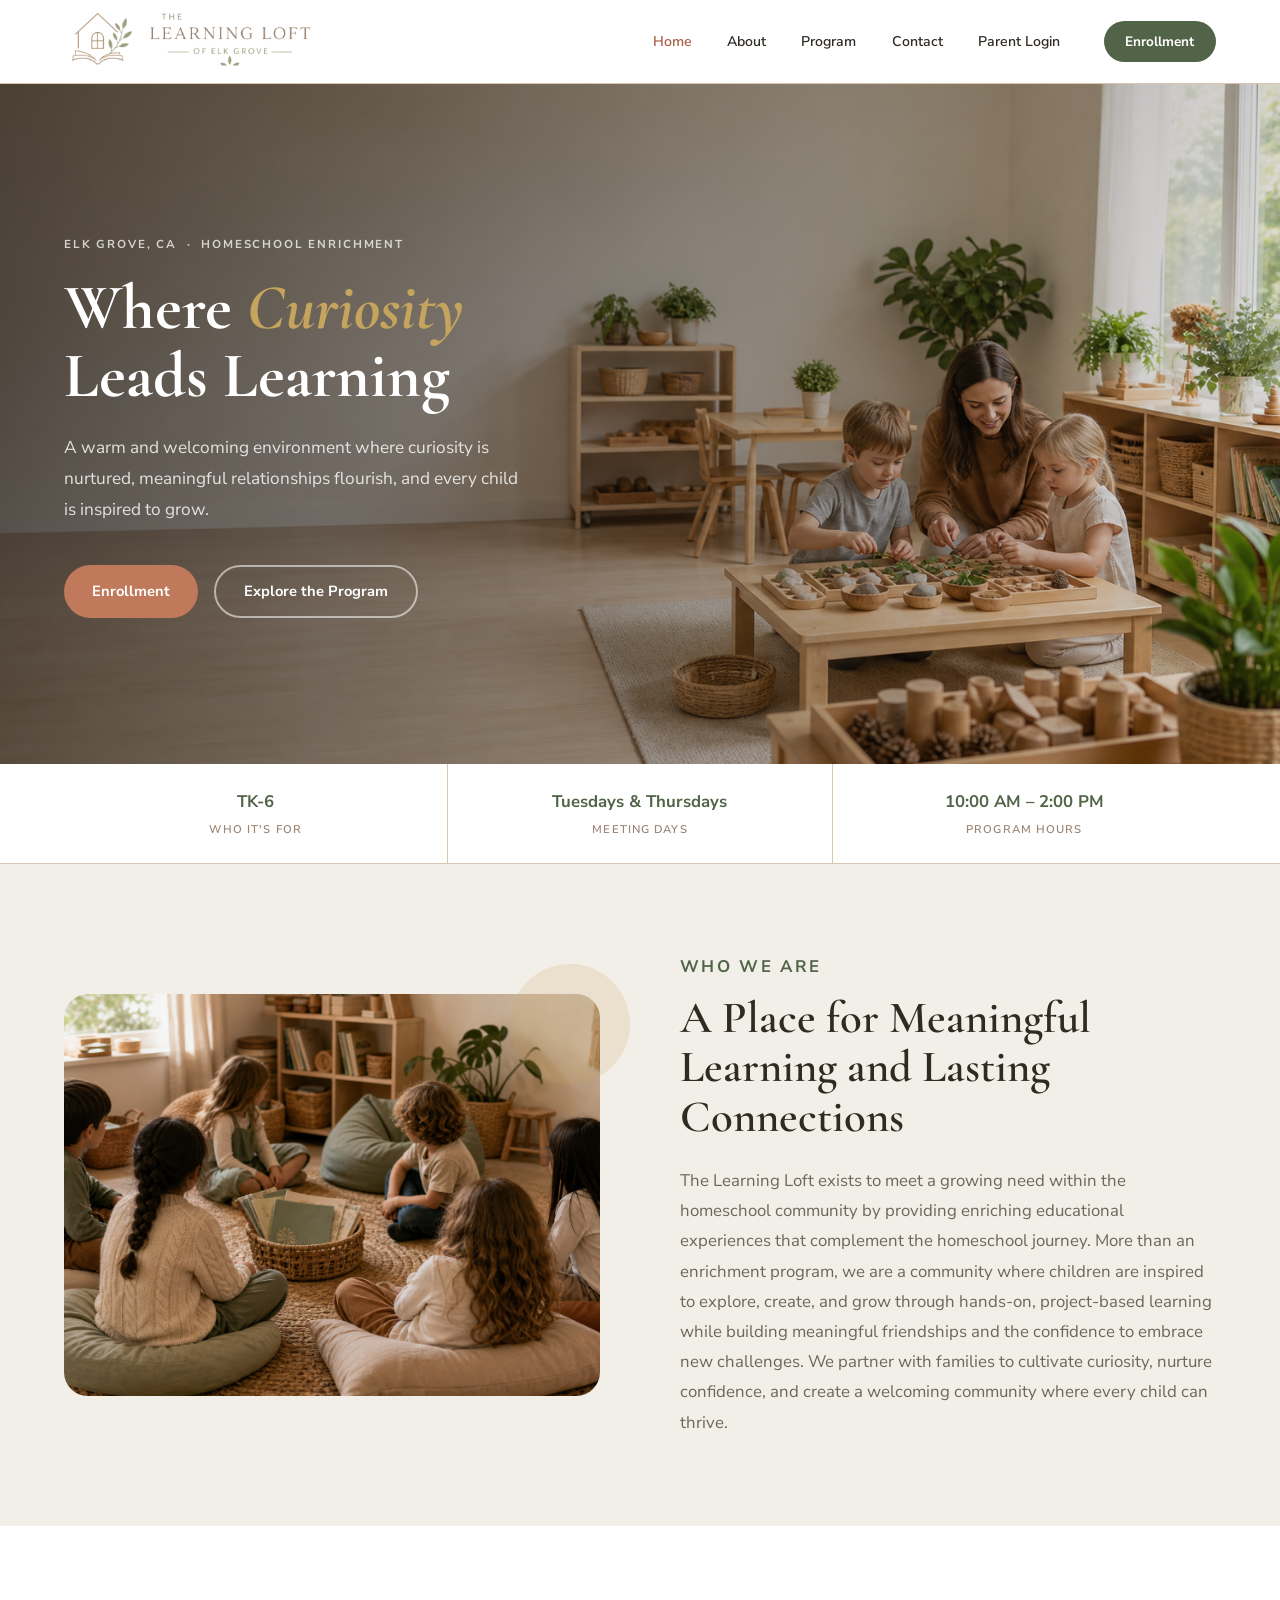
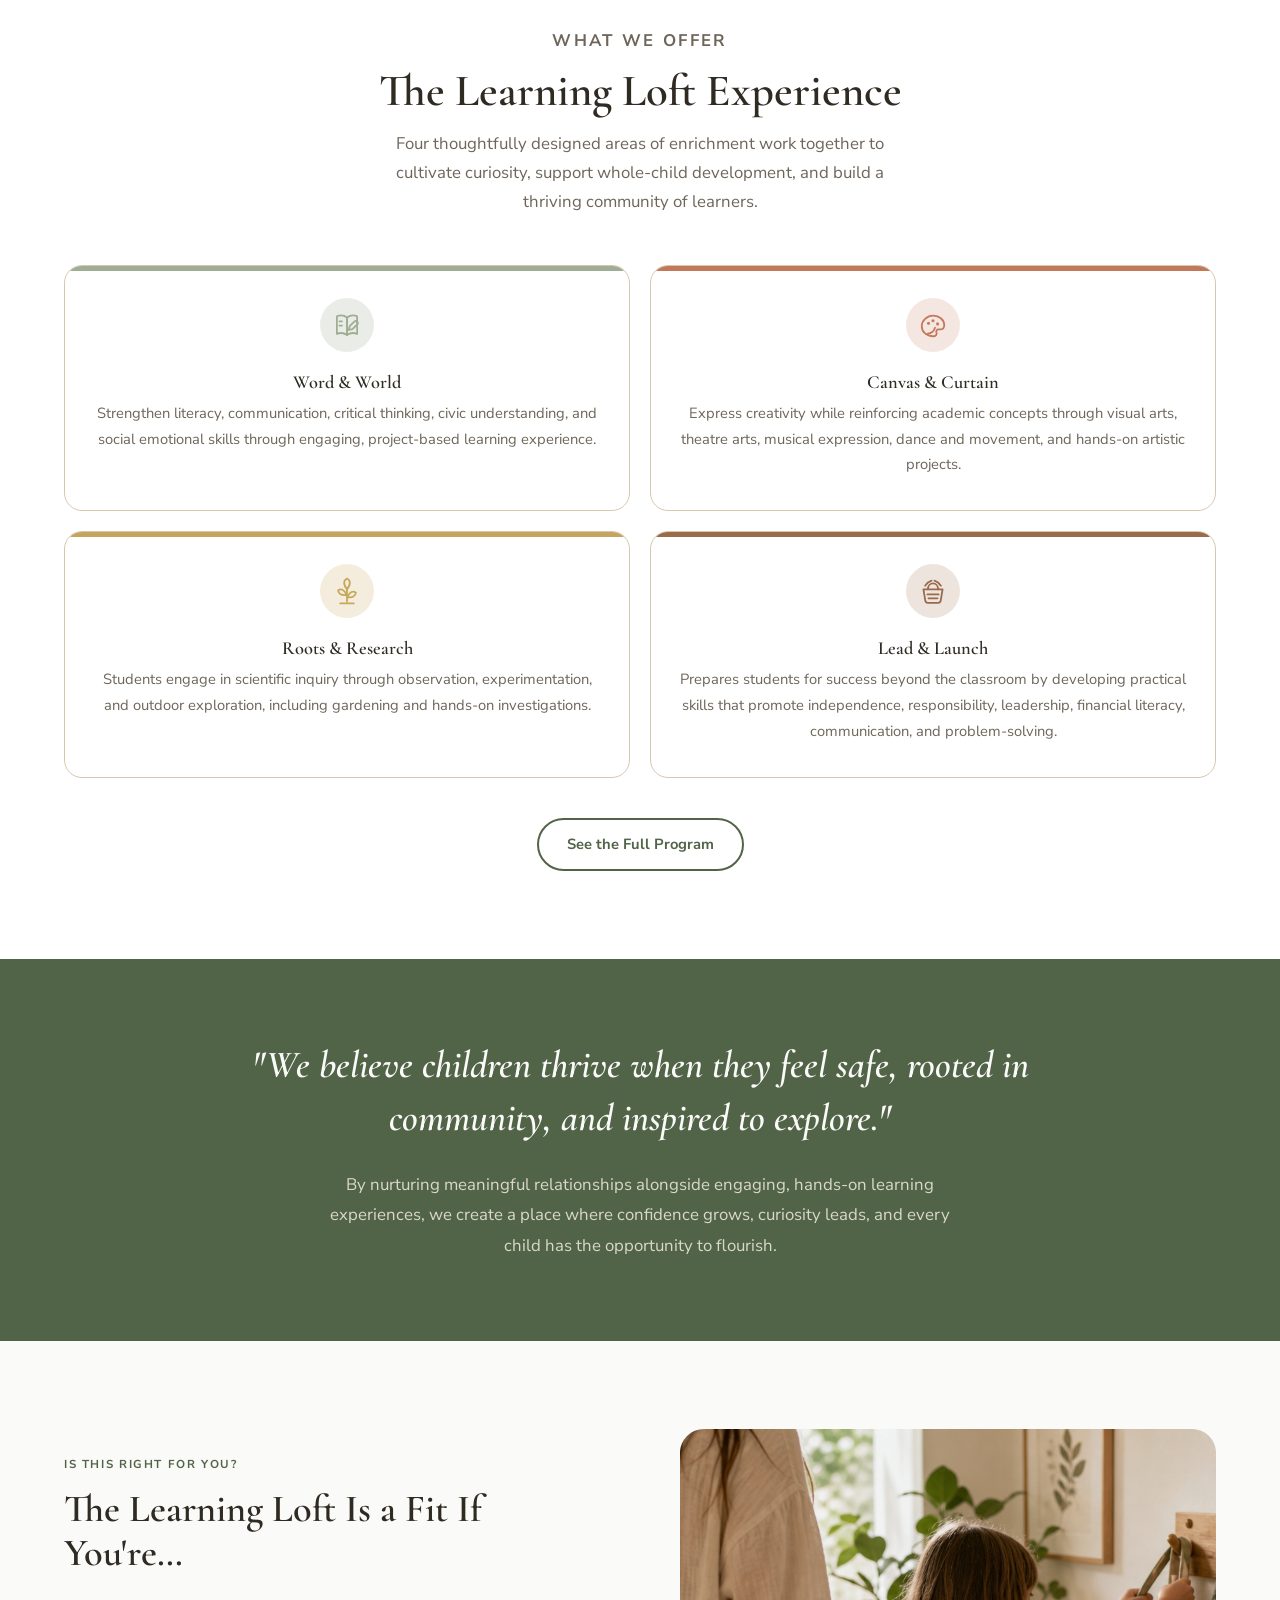
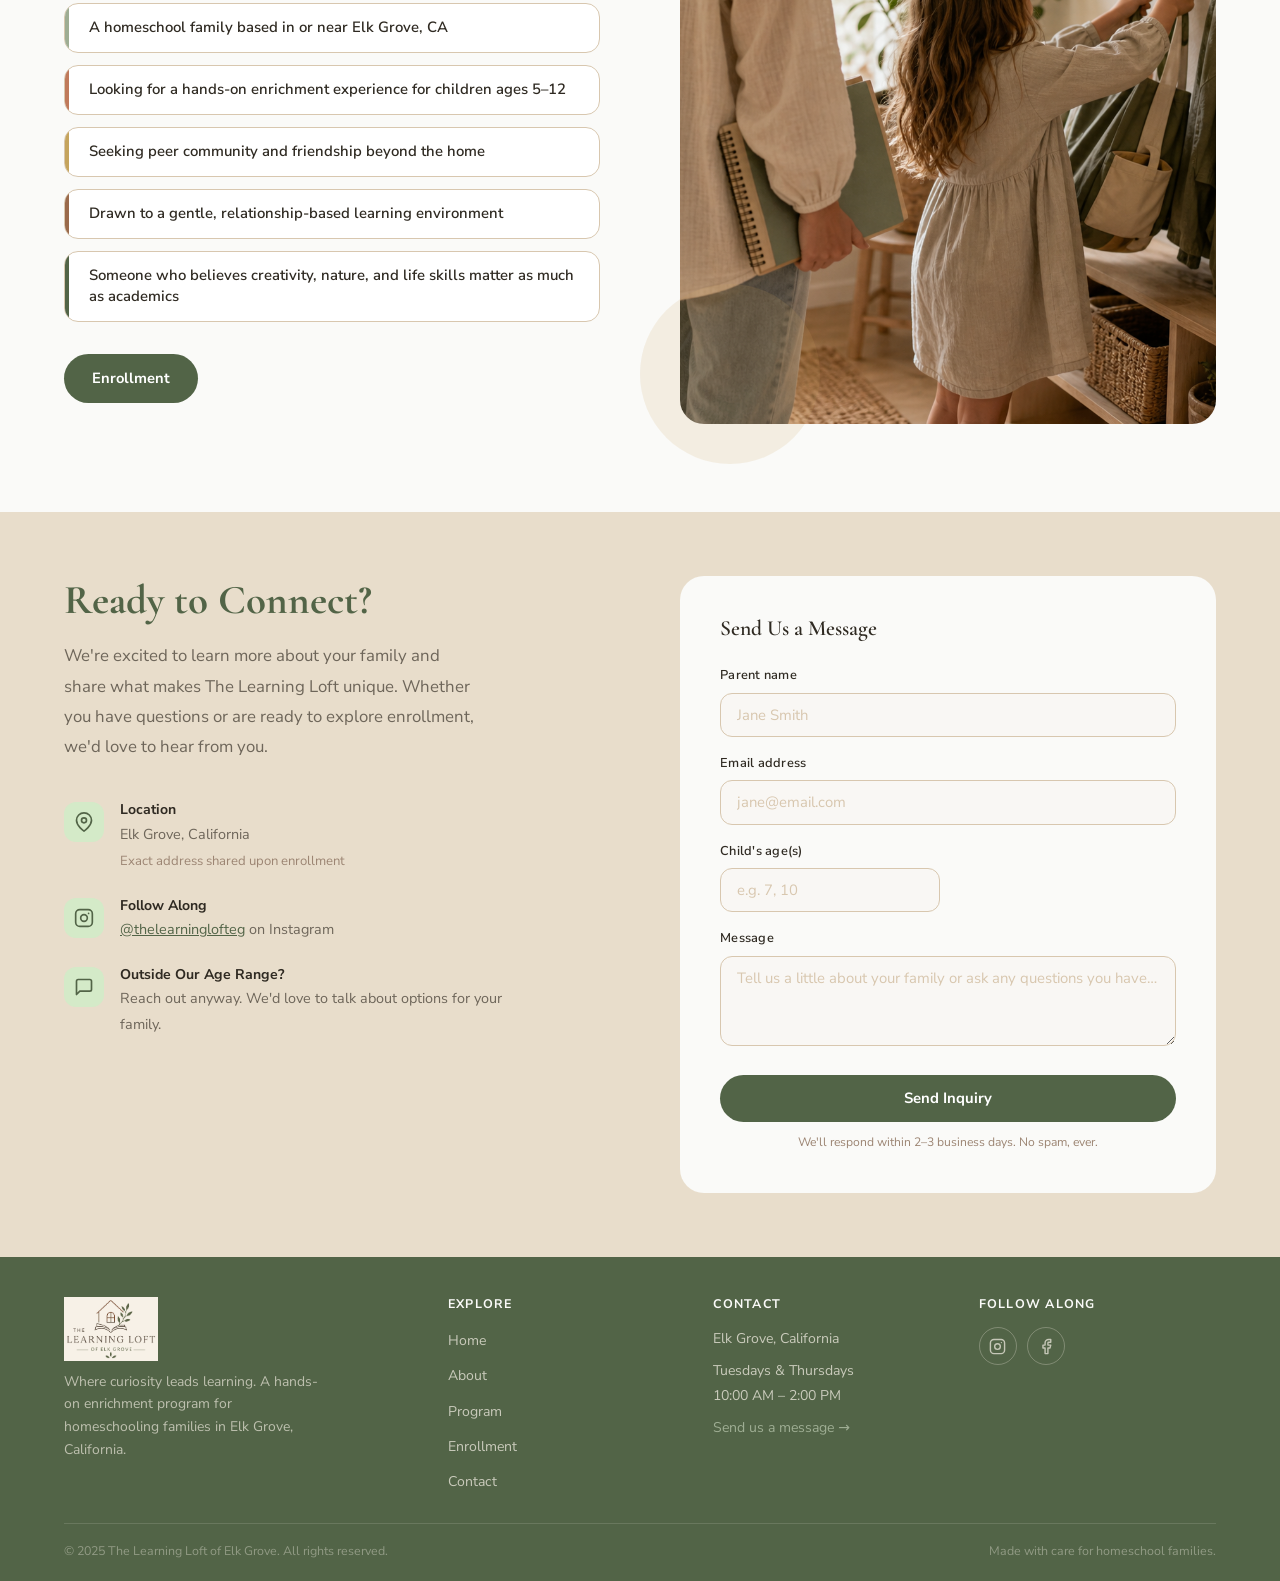
==== commit a3f9a07f: "Parent portal Phase 1: auth foundation, family schema, admin Families tab - Role gate: user_roles + " ====
--- a/index.html
+++ b/index.html
@@ -27,6 +27,7 @@
         <li><a href="about.html"      class="nav__link">About</a></li>
         <li><a href="program.html"    class="nav__link">Program</a></li>
         <li><a href="contact.html"    class="nav__link">Contact</a></li>
+        <li><a href="/portal/"        class="nav__link">Parent Login</a></li>
       </ul>
       <a href="enrollment.html" class="nav__cta">Enrollment</a>
     </div>
--- a/css/styles.css
+++ b/css/styles.css
@@ -749,17 +749,18 @@
 .schedule-table tbody tr:nth-child(odd)  { background: var(--white-warm); }
 .time-cell { font-weight: 700; color: var(--green); white-space: nowrap; }
 
-/* ── Rotation Cards ── */
-.rotation-card {
+/* ── Studio Cards ── */
+.studio-card {
   border-radius: var(--r-md);
   overflow: hidden;
   background: var(--white-warm);
   border: 1px solid var(--border);
   transition: transform .25s, box-shadow .25s;
 }
-.rotation-card:hover { transform: translateY(-3px); box-shadow: var(--shadow-md); }
-.rotation-card__header { padding: 2rem 2rem 1.5rem; display: flex; align-items: flex-start; gap: 1rem; }
-.rotation-card__icon {
+.studio-card:hover { transform: translateY(-3px); box-shadow: var(--shadow-md); }
+.studio-card__header { padding: 2rem 2rem 1.5rem; display: flex; align-items: center; gap: 1rem; }
+.studio-card__header h3 { margin: 0; }
+.studio-card__icon {
   width: 52px;
   height: 52px;
   border-radius: var(--r-sm);
@@ -768,9 +769,9 @@
   justify-content: center;
   flex-shrink: 0;
 }
-.rotation-card__icon svg { width: 26px; height: 26px; }
-.rotation-card__body { padding: 0 2rem 2rem; }
-.rotation-card__tags { display: flex; flex-wrap: wrap; gap: .5rem; margin-top: 1rem; }
+.studio-card__icon svg { width: 26px; height: 26px; }
+.studio-card__body { padding: 0 2rem 2rem; }
+.studio-card__tags { display: flex; flex-wrap: wrap; gap: .5rem; margin-top: 1rem; }
 .tag {
   background: var(--parchment);
   color: var(--text-body);
@@ -1300,7 +1301,7 @@
 /* Stats row */
 .admin-stats {
   display: grid;
-  grid-template-columns: repeat(4, 1fr);
+  grid-template-columns: repeat(5, 1fr);
   gap: 1rem;
   margin-bottom: 1.5rem;
 }
@@ -1313,7 +1314,10 @@
   flex-direction: column;
   gap: .3rem;
   box-shadow: var(--shadow-sm);
-}
+  cursor: pointer;
+  transition: box-shadow .18s, border-color .18s;
+}
+.admin-stat-card:hover { box-shadow: var(--shadow-md); border-color: var(--green); }
 .admin-stat-card__val {
   font-family: var(--font-head);
   font-size: 2.2rem;
@@ -1339,6 +1343,10 @@
 .admin-card__head {
   padding: 1.25rem 1.5rem;
   border-bottom: 1px solid var(--border);
+  display: flex;
+  align-items: center;
+  justify-content: space-between;
+  gap: 1rem;
 }
 .admin-card__head h3 { font-size: 1rem; font-family: var(--font-body); font-weight: 700; }
 
@@ -1495,3 +1503,104 @@
   .admin-topbar__user { display: none; }
   .admin-main { padding: 1rem; }
 }
+
+/* ═══════════════════════════════════════
+   PARENT PORTAL  (reuses .admin-body / .admin-login / .admin-topbar)
+   ═══════════════════════════════════════ */
+
+.portal-main {
+  max-width: 960px;
+  margin-inline: auto;
+  padding: 2.5rem 2rem 4rem;
+}
+
+.portal-columns {
+  display: grid;
+  grid-template-columns: 1fr 1fr;
+  gap: 1.5rem;
+}
+
+.portal-card {
+  background: var(--white-warm);
+  border: 1px solid var(--border);
+  border-radius: var(--r-md);
+  padding: 1.75rem;
+  box-shadow: var(--shadow-sm);
+}
+.portal-card__title {
+  font-family: var(--font-head);
+  font-size: 1.25rem;
+  margin-bottom: 1rem;
+}
+.portal-note {
+  margin-top: 1rem;
+  font-size: .82rem;
+  color: var(--text-muted);
+}
+
+.portal-student {
+  padding: .85rem 0;
+  border-bottom: 1px solid var(--border);
+}
+.portal-student:last-child { border-bottom: none; }
+.portal-student:first-child { padding-top: 0; }
+.portal-student__head {
+  display: flex;
+  align-items: baseline;
+  justify-content: space-between;
+  gap: .75rem;
+}
+.portal-student__head strong { font-size: 1rem; color: var(--text); }
+.portal-student__grade { font-size: .85rem; color: var(--text-muted); }
+.portal-student__meta {
+  margin-top: .5rem;
+  display: flex;
+  flex-wrap: wrap;
+  gap: .4rem;
+  align-items: center;
+  font-size: .8rem;
+  color: var(--text-body);
+}
+
+.portal-pill {
+  display: inline-block;
+  font-size: .72rem;
+  font-weight: 700;
+  letter-spacing: .03em;
+  padding: .2rem .6rem;
+  border-radius: 99px;
+  border: 1px solid var(--border);
+}
+.portal-pill--ok { background: var(--green-pale); color: var(--green-dark); border-color: var(--green-sage); }
+.portal-pill--pending { background: var(--terracotta-light); color: var(--terracotta-dark); border-color: var(--brown); }
+
+.portal-grid {
+  display: grid;
+  grid-template-columns: repeat(2, 1fr);
+  gap: 1.25rem;
+}
+.portal-tile {
+  background: var(--white-warm);
+  border: 1px solid var(--border);
+  border-radius: var(--r-md);
+  padding: 1.5rem;
+  box-shadow: var(--shadow-sm);
+}
+.portal-tile h4 { font-family: var(--font-head); font-size: 1.15rem; margin-bottom: .35rem; }
+.portal-tile p { font-size: .88rem; color: var(--text-body); }
+.portal-tile--soon { opacity: .72; }
+.portal-tile__soon {
+  display: inline-block;
+  margin-top: .75rem;
+  font-size: .72rem;
+  font-weight: 700;
+  letter-spacing: .06em;
+  text-transform: uppercase;
+  color: var(--text-muted);
+}
+
+@media (max-width: 768px) {
+  .portal-columns { grid-template-columns: 1fr; }
+  .portal-grid { grid-template-columns: 1fr; }
+  .portal-main { padding: 1.5rem 1rem 3rem; }
+}
